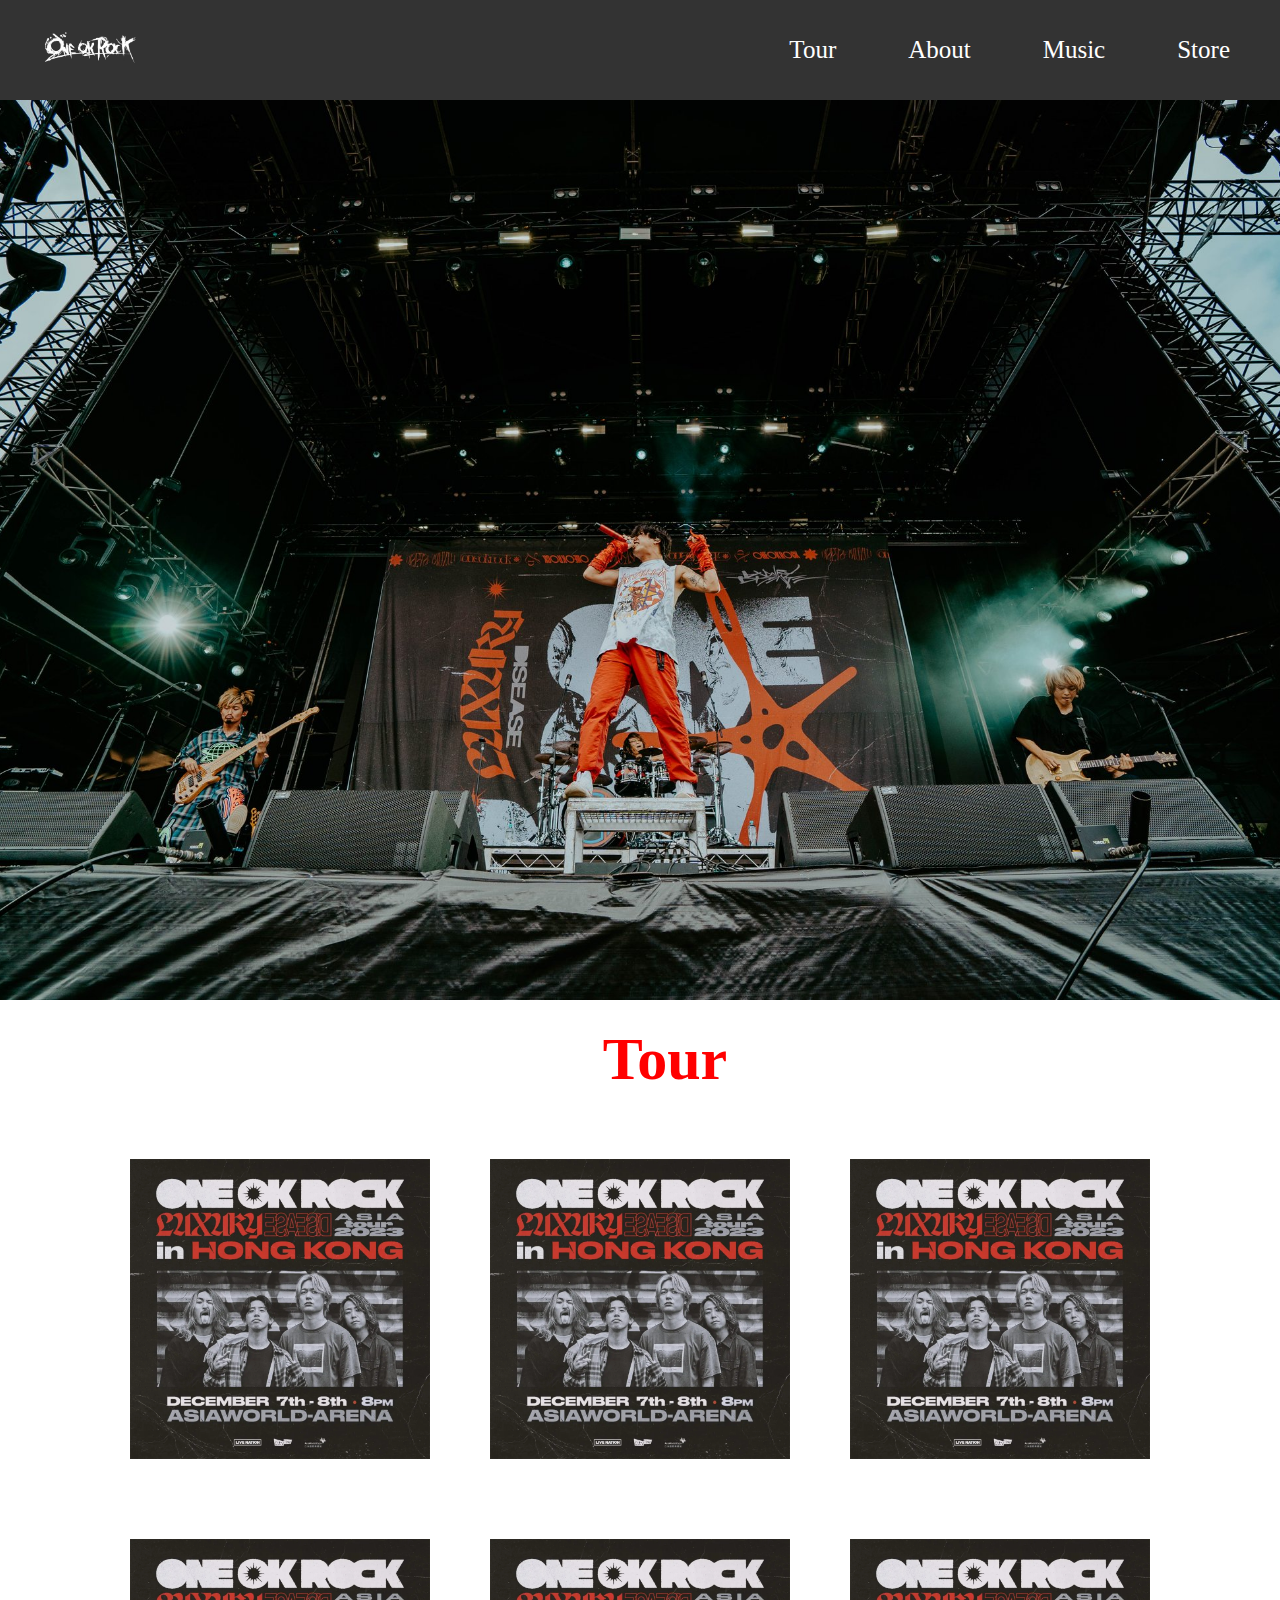
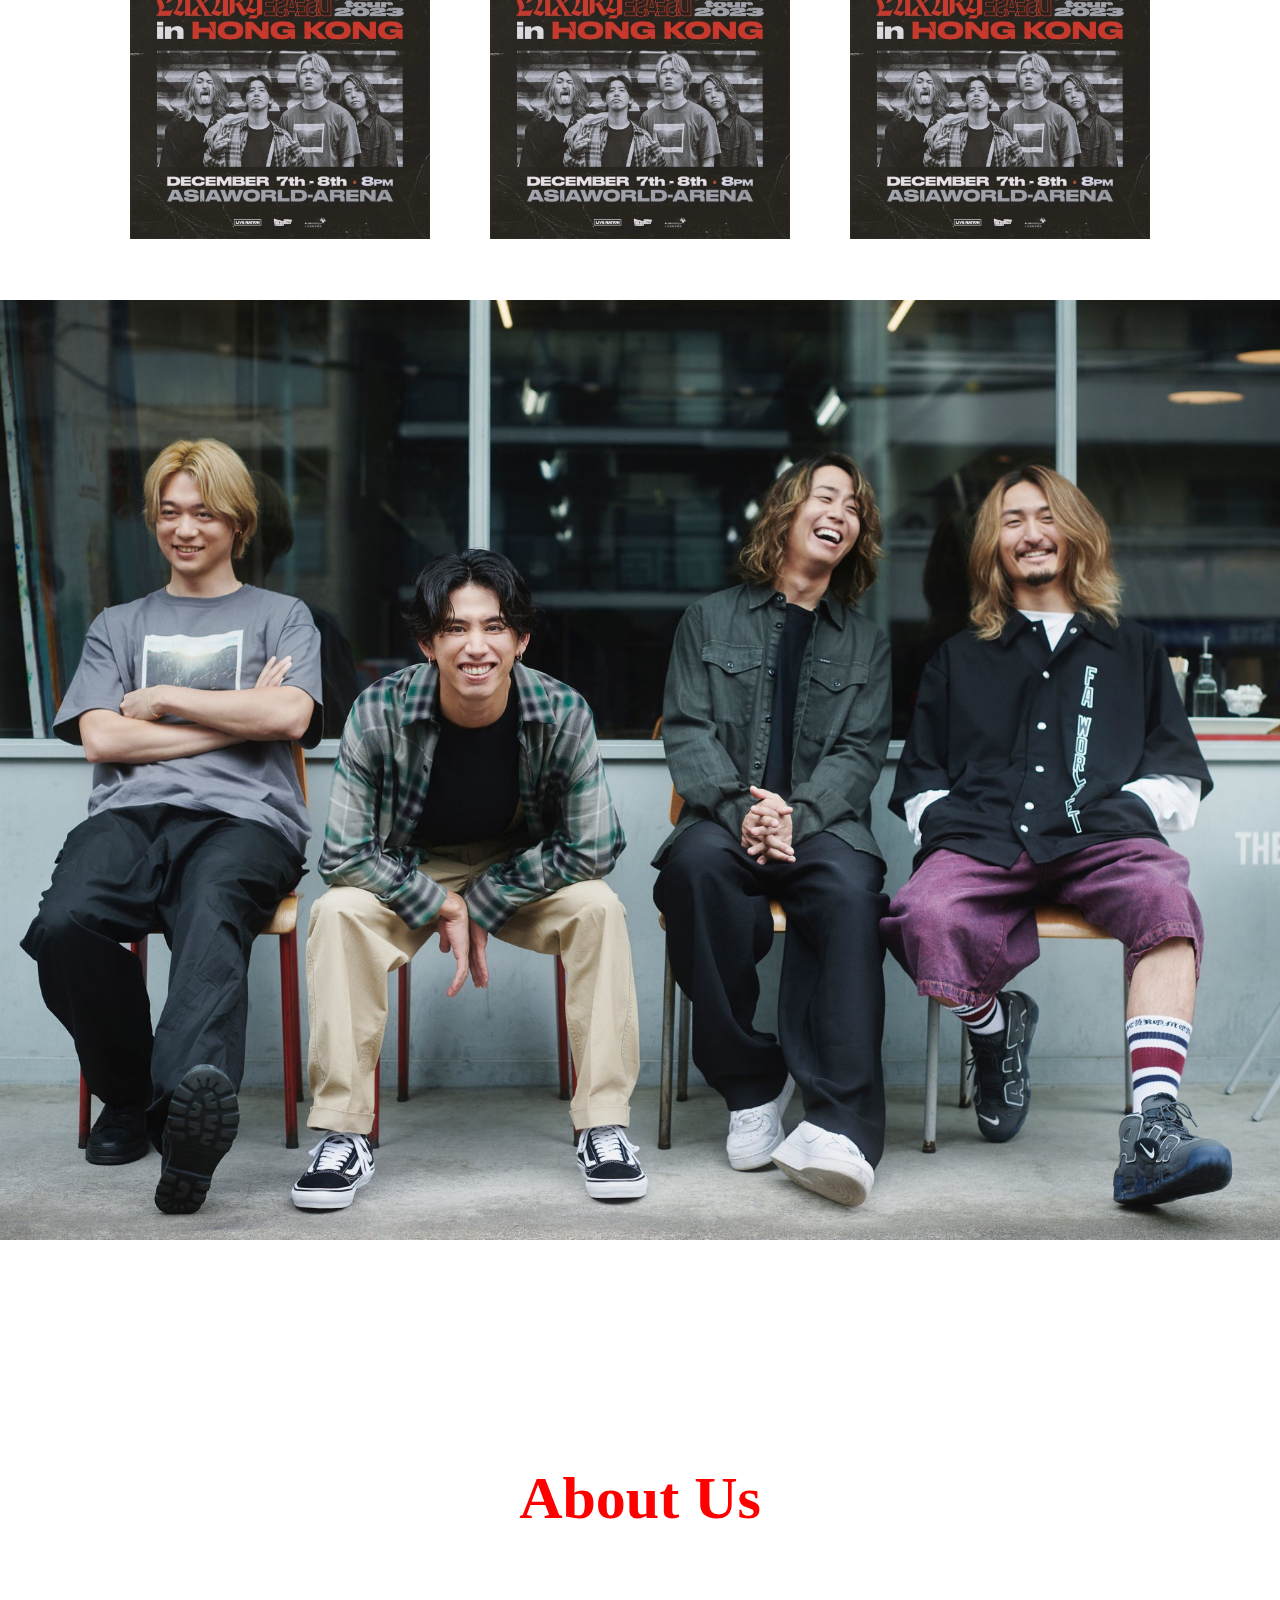
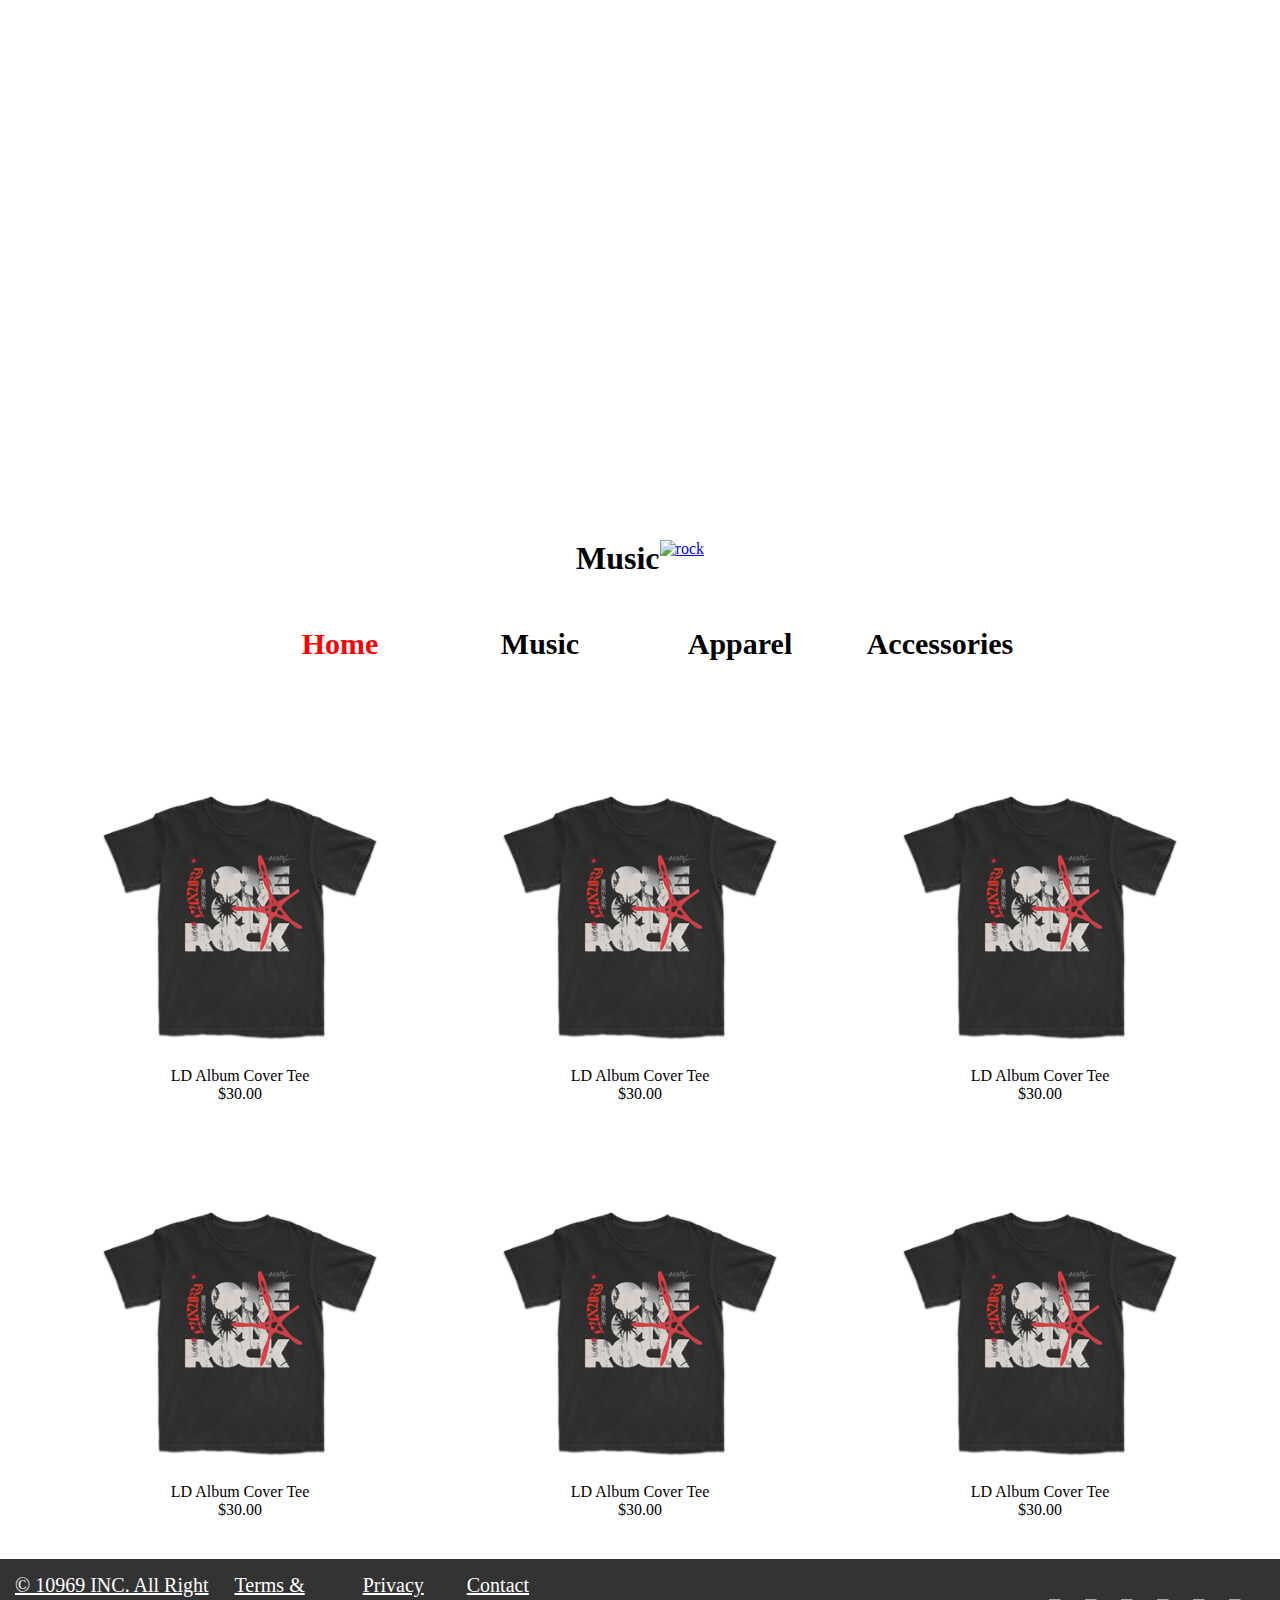
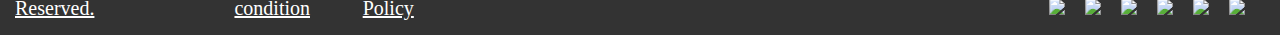
==== index.html @ c052ab19 "ASG" ====
<!DOCTYPE html>
<html lang="en">
<head>
    <meta charset="UTF-8">
    <meta name="viewport" content="width=device-width, initial-scale=1.0">
    <title>ONE OK ROCK</title>
    <link rel="stylesheet" href="style.css">

</head>

<body>
    <header>
        <nav id="navbar">
            <div class="logo">
                <a href="#home"><img src="images/one ok rock logo.png" alt="logo"></a>
            </div>
            

            <ul class="nav-menu">
                <li class="nav-item"><a href="#tour">Tour</a></li>
                <li class="nav-item"><a href="#about">About</a></li>
                <li class="nav-item"><a href="#music">Music</a></li>
                <li class="nav-item"><a href="#store">Store</a></li>
            </ul>

        </nav>

        <nav id="burger-nav">
            <span class="bar"></span>
            <span class="bar"></span>
            <span class="bar"></span>
        </nav>
        <!-- <nav id="burger-nav">
            <div class="logo" onclick="toggleMenu()"><a href="#home"><img src="images/one ok rock logo.png" alt="logo"></a></div>
            <div class="burger-menu">
              <div class="burger-icon" onclick="toggleMenu()">
                <span></span>
                <span></span>
                <span></span>
              </div>

              <div class="menu-links">
                <li><a href="#tour" onclick="toggleMenu()">Tour</a></li>
                <li><a href="#about" onclick="toggleMenu()">About</a></li>
                <li><a href="#music" onclick="toggleMenu()">Music</a></li>
                <li><a href="#store" onclick="toggleMenu()">Store</a></li>
              </div>
            </div>
        </nav> -->
        <script src="script.js"></script>
    </header>

    <a name="home">
        <div class="homepage"></div>
    </a>

    <a id='tour-title' name="tour">
        <div class="tour-page">
        <div class="title"><h1>Tour</h1></div>

            <div class="tour-info">
                <a href="#"><img src="images/tour.jpg" alt="tour"></a>       
            </div>

            <div class="tour-info">
                <a href="#"><img src="images/tour.jpg" alt="tour"></a>
            </div>

            <div class="tour-info">
                <a href="#"><img src="images/tour.jpg" alt="tour"></a>
            </div>

            <div class="tour-info">
                <a href="#"><img src="images/tour.jpg" alt="tour"></a>
            </div>

            <div class="tour-info">
                <a href="#"><img src="images/tour.jpg" alt="tour"></a>
            </div>
            
            <div class="tour-info">
                <a href="#"><img src="images/tour.jpg" alt="tour"></a>
            </div>
            <div class="tour-info">
                <a href="#"><img src="images/tour.jpg" alt="tour"></a>
            </div>
            <div class="tour-info">
                <a href="#"><img src="images/tour.jpg" alt="tour"></a>
            </div>

        </div>    
    </a>
<!-- 
            <div class="info">
                <h1>28/10/2023</h1>
                <p>Replacement Show : Hong Kong - LUXURY DISEASE ASIA TOUR 2023
                    09/26/2023 Manila - Smart Araneta Coliseum 09/29/2023 Jakarta 
                    - Beach City International Stadium 09/30/2023 Jakarta - Beach City International Stadium 10/07/2023 Hong Kong 
                    - Central Harbourfront Event Space 11/22/2023 Chengdu - Chengdu Financial City Performance Center https://qr10.cn/Bry3Pn 11/25/2023 Shanghai 
                    - Mercedes-Benz Arena 11/26/2023 Shanghai - Mercedes-Benz Arena 12/02/2023 Seoul - KOREA UNIVERSITY TIGER DOME https://www.ticketlink.co.kr […]</p>
            </div> -->

            <!-- <div class="info2">
                <h1>30/10/2023</h1>
                <p>Chengdu Shows has been added!! - LUXURY DISEASE ASIA TOUR 2023
                    09/26/2023 Manila - Smart Araneta Coliseum 09/29/2023 Jakarta - Beach City International Stadium 09/30/2023 Jakarta 
                    - Beach City International Stadium 10/07/2023 Hong Kong - Central Harbourfront Event Space 11/22/2023 Chengdu 
                    - Chengdu Financial City Performance Center https://qr10.cn/Bry3Pn 11/25/2023 Shanghai - Mercedes-Benz Arena 11/26/2023 Shanghai 
                    - Mercedes-Benz Arena 12/02/2023 Seoul - KOREA UNIVERSITY TIGER DOME https://www.ticketlink.co.kr […]</p> 
            </div>    -->

            <!-- <div class="tour2">
                <a href="#"><img src="images/tour2.jpg" alt="tour"></a>
            </div> -->

        


    <a name="about">
        <div class="members"></div>
        <div class="about-us">
            
            <div class="text">
                <ul>
                    <li>Guitarist: TORU</li>
                    <li>Vocalist: TAKA</li>
                    <li>Drummer: TOMOYA</li>
                    <li>Bass: RYOTA</li>
                </ul>
            <br><br><br>

            <div class="aboutUs"><h1>About Us</h1></div>

            <div class="hist">
                <p >ONE OK ROCK is a Japanese rock band formed in 2005 and debuted in 2007. ONE OK ROCK has cultivated a following among the youth for their mix of
                    emo and rock music paired with breathtaking live performances. Debuting in 2007, the band rose to the top of musical prominence, 
                    performing on stages from live house venues and summer festivals to the renowned Nippon Budokan. Their journey continued as they conquered outdoor stadiums, 
                    arenas, and dome venues to audiences across Japan.<br><br>
                    
                    Beyond Japan, they inked a deal with an international label, taking their music to new horizons and leading to shows in the U.S., Europe and Asia. 
                    Last year the band released “Luxury Disease” and a successful North American tour ensued, followed with a dome tour in Japan that was a complete success. 
                    The band then joined Muse on their US and EU tour and are currently scheduled to end this year with their largest Asian arena tour to date.</p>
            </div>
            </div>
        </div>
    </a>

    
    <a name="music">
         <div class="music">
            <div class="background5">
            <center><h1>Music</h1></center>
 
            <div class="album">
                <a href="https://open.spotify.com/album/1obI3635eoYwWYhGs2vEeP?si=DABjRmn-RWywxmITK1zt9g"><img src="images/rock.jpg" alt="rock"></a>
        
            </div>
        </div> 
    </a>

    <!--store page-->
    <a name="store">
        <div class="category">
            <ul>
                <li>Home</li>
                <li>Music</li>
                <li>Apparel</li>
                <li>Accessories</li>
            </ul>
        </div>

        <div class="clothing">
            <div class="merch">
                <img class="shirt" src="images/shirt1.jpg" alt="shirt">
                <p class="desc">LD Album Cover Tee</p>
                <p class="price">$30.00</p>
            </div>
        
            <div class="merch">
                <img class="shirt" src="images/shirt1.jpg" alt="shirt">
                <p class="desc">LD Album Cover Tee</p>
                <p class="price">$30.00</p>
            </div>
            
            <div class="merch">
                <img class="shirt" src="images/shirt1.jpg" alt="shirt">
                <p class="desc">LD Album Cover Tee</p>
                <p class="price">$30.00</p>
            </div>

            <div class="merch">
                <img class="shirt" src="images/shirt1.jpg" alt="shirt">
                <p class="desc">LD Album Cover Tee</p>
                <p class="price">$30.00</p>
            </div>

            <div class="merch">
                <img class="shirt" src="images/shirt1.jpg" alt="shirt">
                <p class="desc">LD Album Cover Tee</p>
                <p class="price">$30.00</p>
            </div>

            <div class="merch">
                <img class="shirt" src="images/shirt1.jpg" alt="shirt">
                <p class="desc">LD Album Cover Tee</p>
                <p class="price">$30.00</p>
            </div>
        </div>
    </a>
    
    <footer class="footer">

<!-- 
        <ul class="icons">
            <li class="facebook"><a href="https://www.facebook.com/ONEOKROCK/" alt="facebook" target="_blank"><img src="images/facebook.png"></a></li>
            <li class="instagram"><a href="https://www.instagram.com/oneokrockofficial/?hl=en" alt="instagram" target="_blank"><img src="images/instagram.png"></a></li>
            <li class="x"><a href="https://twitter.com/ONEOKROCK_japan?ref_src=twsrc%5Egoogle%7Ctwcamp%5Eserp%7Ctwgr%5Eauthor" alt="x" target="_blank"><img src="images/x.png"></a></li>
            <li class="youtube"><a href="https://www.youtube.com/channel/UCzycs8MqvIY4nXWwS-v4J9g" alt="youtube" target="_blank"><img src="images/youtube.png"></a></li>
            <li class="spotify"><a href="https://open.spotify.com/artist/7k73EtZwoPs516ZxE72KsO" alt="spotify" target="_blank"><img src="images/spotify.png"></a></li>
            <li class="tiktok"><a href="https://www.tiktok.com/@oneokrock_official?lang=en" alt="tiktok" target="_blank"><img src="images/tiktok.png"></a></li>
        </ul> -->



        <a href="#">© 10969 INC. All Right Reserved.</a>
        <a href="https://www.atlanticrecords.com/terms-of-use" target="_blank">Terms & condition</a>
        <a href="https://privacy.wmg.com/ecom/privacy-policy" target="_blank">Privacy Policy</a>
        <a href="https://store.oneokrock.com/en/contact_us-one-ok-rock.html" target="_blank">Contact</a>
        
        <div class="icons">
            <div class="facebook"><a href="https://www.facebook.com/ONEOKROCK/" alt="facebook" target="_blank"><img src="images/facebook.png"></a></div>
            <div class="instagram"><a href="https://www.instagram.com/oneokrockofficial/?hl=en" alt="instagram" target="_blank"><img src="images/instagram.png"></a></div>
            <div class="x"><a href="https://twitter.com/ONEOKROCK_japan?ref_src=twsrc%5Egoogle%7Ctwcamp%5Eserp%7Ctwgr%5Eauthor" alt="x" target="_blank"><img src="images/x.png"></a></div>
            <div class="youtube"><a href="https://www.youtube.com/channel/UCzycs8MqvIY4nXWwS-v4J9g" alt="youtube" target="_blank"><img src="images/youtube.png"></a></div>
            <div class="spotify"><a href="https://open.spotify.com/artist/7k73EtZwoPs516ZxE72KsO" alt="spotify" target="_blank"><img src="images/spotify.png"></a></div>
            <div class="tiktok"><a href="https://www.tiktok.com/@oneokrock_official?lang=en" alt="tiktok" target="_blank"><img src="images/tiktok.png"></a></div>
        </div>
        <!-- <ul class="copyright">
            <li><a href="#">© 10969 INC. All Right Reserved.</a></li>
            <li><a href="https://www.atlanticrecords.com/terms-of-use" target="_blank">Terms & condition</a></li>
            <li><a href="https://privacy.wmg.com/ecom/privacy-policy" target="_blank">Privacy Policy</a></li>
            <li><a href="https://store.oneokrock.com/en/contact_us-one-ok-rock.html" target="_blank">Contact</a></li>
        </ul> -->

    </footer>
</body>

</html>
---- style.css ----
*{
    padding: 0;
    margin: 0;
    /* box-sizing: border-box;     not sure if needed */
}

header {
    /* padding: 0; */
    background-color: #333;
}

/* .navbar {
    display: flex;
    background-color: #333;
    margin: 0;
    padding: 20px;
    justify-content: space-between;
    
}

.navbar .logo img {
    width: 100px;
    height: 50px;
    cursor: pointer;
    padding: 0;
}

.navbar .icons{
    display: flex;  
}

.navbar .cart img{
    width: 50px;
    height: 50px;
    cursor: pointer;
}
.navbar .profile img{
    width: 45px;
    height: 45px;
    cursor: pointer;

} */

/* desktop nav */

#navbar,
.nav-menu {
    display: flex;
}

#navbar {
    justify-content: space-around;
    /* justify-content: flex-start; */
    align-items: center;
    /* height: 17vh; */
    height: 100px;
    
}

#navbar .logo img {
    display: inline-block;
    width: 100px;
    height: 50px;
    cursor: pointer;
    padding: 0;
}
#navbar .nav-menu {
    margin-left: auto;
    margin-right: 50px;
    gap: 2rem;
    list-style: none;
    font-size: 25px;
    cursor: pointer;
    transition: color 0.15s;
}

#navbar a {
    /* display: flex; */
    /* align-items: end; */
    /* font-size: 25px; */
    /* transition: color 0.15s; */
    color: white;
    text-decoration: none;
    margin-left: 40px;
}

/* #navbar .nav-links{
    color: white;
    text-decoration: none;
    text-decoration-color: white;
} */

#navbar .nav-menu a:hover {
    background-color: #333;
    color: red;
    text-decoration: underline;
    text-underline-offset: 1rem;
    text-decoration-color: red;
}




/*burger menu*/

#burger-nav{
    display: none;
    cursor: pointer;
}

.bar{
    display: block;
    width: 25px;
    height: 3px;
    margin: 5px auto;
    -webkit-transition: all 0.3s ease in-out;
    transition: all 0.3s ease in-out;
    background-color: white;
}

@media screen and (max-width: 1000px){
    #burger-nav{
        display: block;
    }

    #burger-nav .active .bar:nth-child(2){
        opacity: 0;
    }

    #burger-nav .active .bar:nth-child(1){
        transform: translateY(8px) rotate(45deg);
    }

    #burger-nav .active .bar:nth-child(3){
        transform: translateY(-8px) rotate(-45deg);
    }

    .nav-menu{
        position: fixed;
        left: -100%;
        top: 70px;
        gap: 0;
        flex-direction: column;
        background-color: #333;
        width: 100%;
        text-align: center;
        transition: 0.3s;
    }   

    .nav-item{
        margin: 16px 0;
    }

    .nav-menu,.active{
        left: 0;
    }
}
/* #burger-nav .burger-menu{
    position: relative;
    display: inline-block;
}

#burger-nav .burger-icon{
    display: flex;
    flex-direction: column;
    justify-content: space-between;
    height: 24px;
    width: 30px;
    cursor: pointer;
}
#burger-nav .burger-icon span {
    width: 100%;
    height: 2px;
    background-color: white;
    transition: all 0.3 ease-in-out;
  }
#burger-nav .menu-links {
    position: absolute;
    top: 100%;
    right: 0;
    background-color: #333;
    /* width: fit-content; *
    width: 100%;
    max-height: 0;
    overflow: hidden;
    transition: all 0.3 ease-in-out;
  } */
  

/* media queries */


  
  /* nav bar */
  /* @media screen and (max-width: 1200px) {
    #navbar{
      display: none;
    }
    #burger-nav {
      display: flex;
    }
    #navbar .logo img {
        width: 30px;  /* Adjust the size for screens below 1200px *
        height: 20px; /* Adjust the corresponding height *
    }
} */







/* #homepage{

height: 1000px;
width: 1000px;
} */

/*
#homepage-image {
width: 100%; /* Set the width of the image to 100% of its container 
height: auto; /* Maintain the aspect ratio of the image 
}*/

/* #profile{
padding
} */



.footer{
    display: flex;
    background-color: #333;
    padding: 15px;
    
    flex-direction: row;
    
}

.footer a{
    color: white;
    margin-right: 20px;
    font-size: 20px;
    flex-direction: row;
    align-items: flex-start;
    flex-grow: 1;
}

.footer .icons{
    display: flex;
    align-items: flex-end;
    /* width: 60%; */
    padding-left: 40%;
    /* margin-right: 20px; */
    flex-grow: 1;
}

body, html {
    height: 100%;
    margin: 0;
    padding: 0;
}

.homepage {
    background-image: url('images/concert1.jpeg');
    /* height: 100%; */
    height: 100%;
    background-position: center;
    background-repeat: no-repeat;
    background-size: cover;
    position: relative;
    display: flex;
}

/* .background2 {
    background-image: url('images/dark-grunge.jpg');
    height: 100%;   
    background-position: center;
    background-repeat: no-repeat;
    background-size: cover;
    position: relative;
} */

.tour-page {
    background-image: url('images/dark-grunge.jpg');
    height: 100%;   
    background-position: center;
    background-repeat: no-repeat;
    background-size: cover;
    position: relative;
    display: flex;
    margin: 0;
    padding: 0;
    display: flex;
    justify-content: center;
    flex-wrap: wrap;
    /* align-items: center; */
    /* flex-direction: column; */
}

#tour-title{
    display: block;
    flex-basis: 100%;
}

.tour-page .title{
    display: flex;
    justify-content: center;
    font-size: 30px;
    color: red;
    text-align: center;
    margin: 25px;
    width: 100%;   
}

.tour-page .tour-info img {
    width: 300px; /* Set the width of the image to 300px of its container */
    height: auto; /* Maintain the aspect ratio of the image */
    max-width: 500px; /*Optionally, set a maximum width for the image */
     /*display: block; /*Remove any extra spacing below the image */
    display: flex;

    flex-wrap: wrap;     
    margin: 40px 30px;
    flex-basis: 50%;
    flex-direction: column;
    justify-content: center;
    align-items: center;
}




/* .tour-page .info h1{
    font-size: 30px;
    color: red;
    padding-top: 45px;
    padding-left: 45%;
}

.tour-page .info p{
    text-align: center;
    width: 60%;
    color: white;
    padding-top: 20px;
    padding-left: 20%;
    font-size: 20px;
} */

.members {
    display: flex;
    background-image: url('images/members.jpg');
    height: 100%;   
    background-position: center;
    background-repeat: no-repeat;
    background-size: cover;
    position: relative;
    color: white;

    padding: 20px 0;
    justify-content: center;
    align-items: center;
    flex-direction: row;
}



/* 
.text {
position: absolute;
color: white;
font-size: x-large;
} */
.about-us {
    background-image: url('images/dark-grunge.jpg');
    height: 100%;   
    background-position: center;
    background-repeat: no-repeat;
    background-size: cover;
    position: relative;
    display: flex;
    justify-content: center;
    margin: 0;
    padding: 0;
    
}

.about-us .aboutUs{
    font-size: 30px;
    display: flex;
    flex-basis: 100%;
    justify-content: center;
    color: red;
    margin: 30px;
}

.about-us ul {
    display: flex;
    justify-content: center;
    text-align: center;
    margin: 20px;
}

.about-us ul li {
    width: 150px;
    height: 100px;
    color: white;
    float: left;
    list-style-type: none;
    font-size: 30px;
    margin: 0 120px;
}

.about-us .hist {
    text-align: center;
    width: 60%;
    color: white;
    padding-left: 20%;
    font-size: 25px;
    font-family: arial, sans-serif;
    }

/* .about-us .members{

font-size: 30px;
/* padding-top: 20px;
padding-right: 60px;
padding-left: 55px; 
margin: 100px;

} */


/* .about-us .tour{
    display: flex;
    width: 500px;
    height: auto;
} */


.background5 {
    background-image: url('images/dark-grunge.jpg');
    height: 100%;   
    background-position: center;
    background-repeat: no-repeat;
    background-size: cover;
    position: relative;
    display: flex;
    margin: 0;
    padding: 0;
    justify-content: center;
    flex-wrap: wrap;
}


.background5 .tour img{
    width: 300px; /* Set the width of the image to 300px of its container */
    height: auto; /* Maintain the aspect ratio of the image */
    /* max-width: 500px; Optionally, set a maximum width for the image */
    /* display: block; /*Remove any extra spacing below the image*/  
    display: flex;
    /* padding-top: 20%;
    padding-left: 40%; */
    padding: 50px;
    
}


/* store page */
.category ul {
    display: flex;
    justify-content: center;
    text-align: center;
    font-weight: bold;
    flex-wrap: wrap; /*not sure if it works*/
}

.category ul li {
    width: 200px;
    height: 100px;
    float: left;
    list-style-type: none;
    font-size: 30px;
    margin-top: 50px;
    cursor: pointer;
}

.category ul li:first-child {
    color: red;
}

.clothing{
    display: flex;
    /* justify-content: space-around; */
    justify-content: center;
    align-items: center;
    flex-wrap: wrap; 
}
.merch{
    margin: 40px;
    flex-basis: 25%;
    display: flex;
    flex-direction: column;
    justify-content: center;
    align-items: center;
}

.merch .shirt, .desc, .price{
    width: 300px;
    text-align: center;
}

/* @media (max-width: 600px) {
    .merch{
        flex-basis: 100%;
    }
    
} */
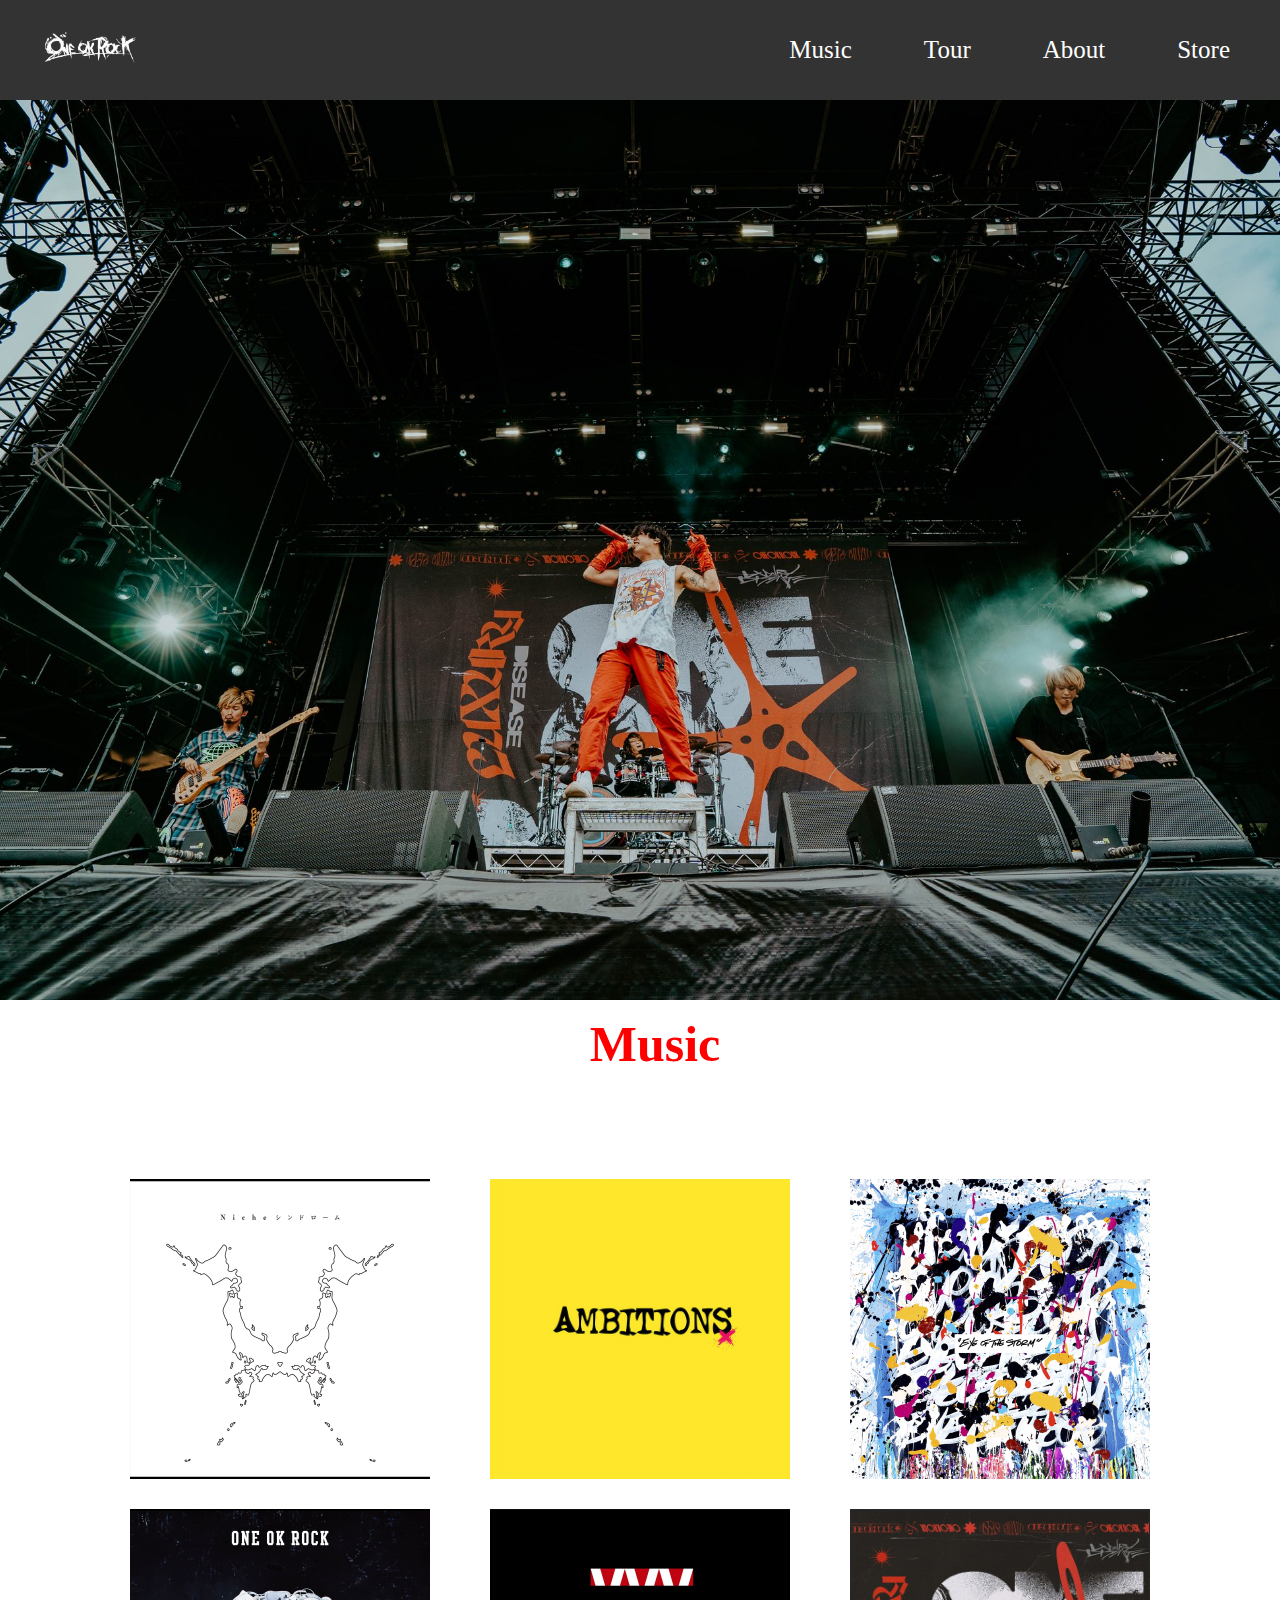
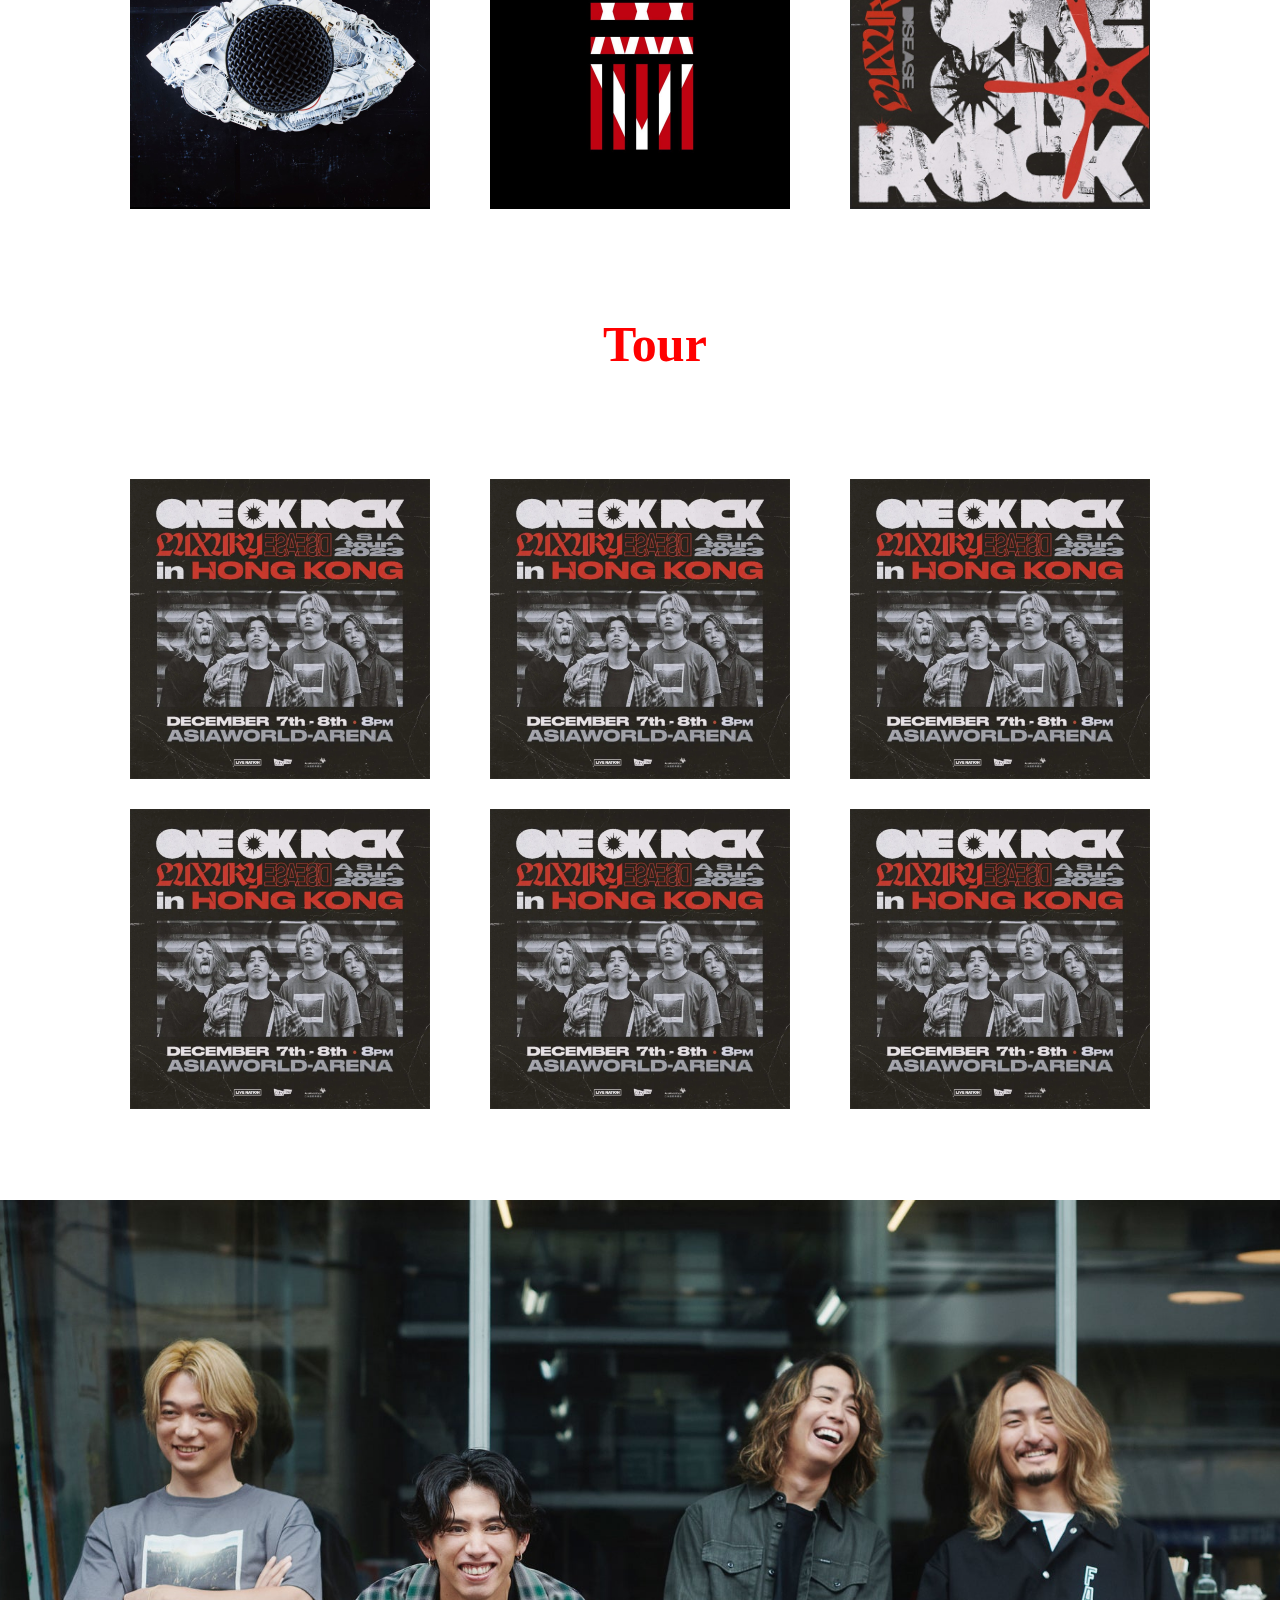
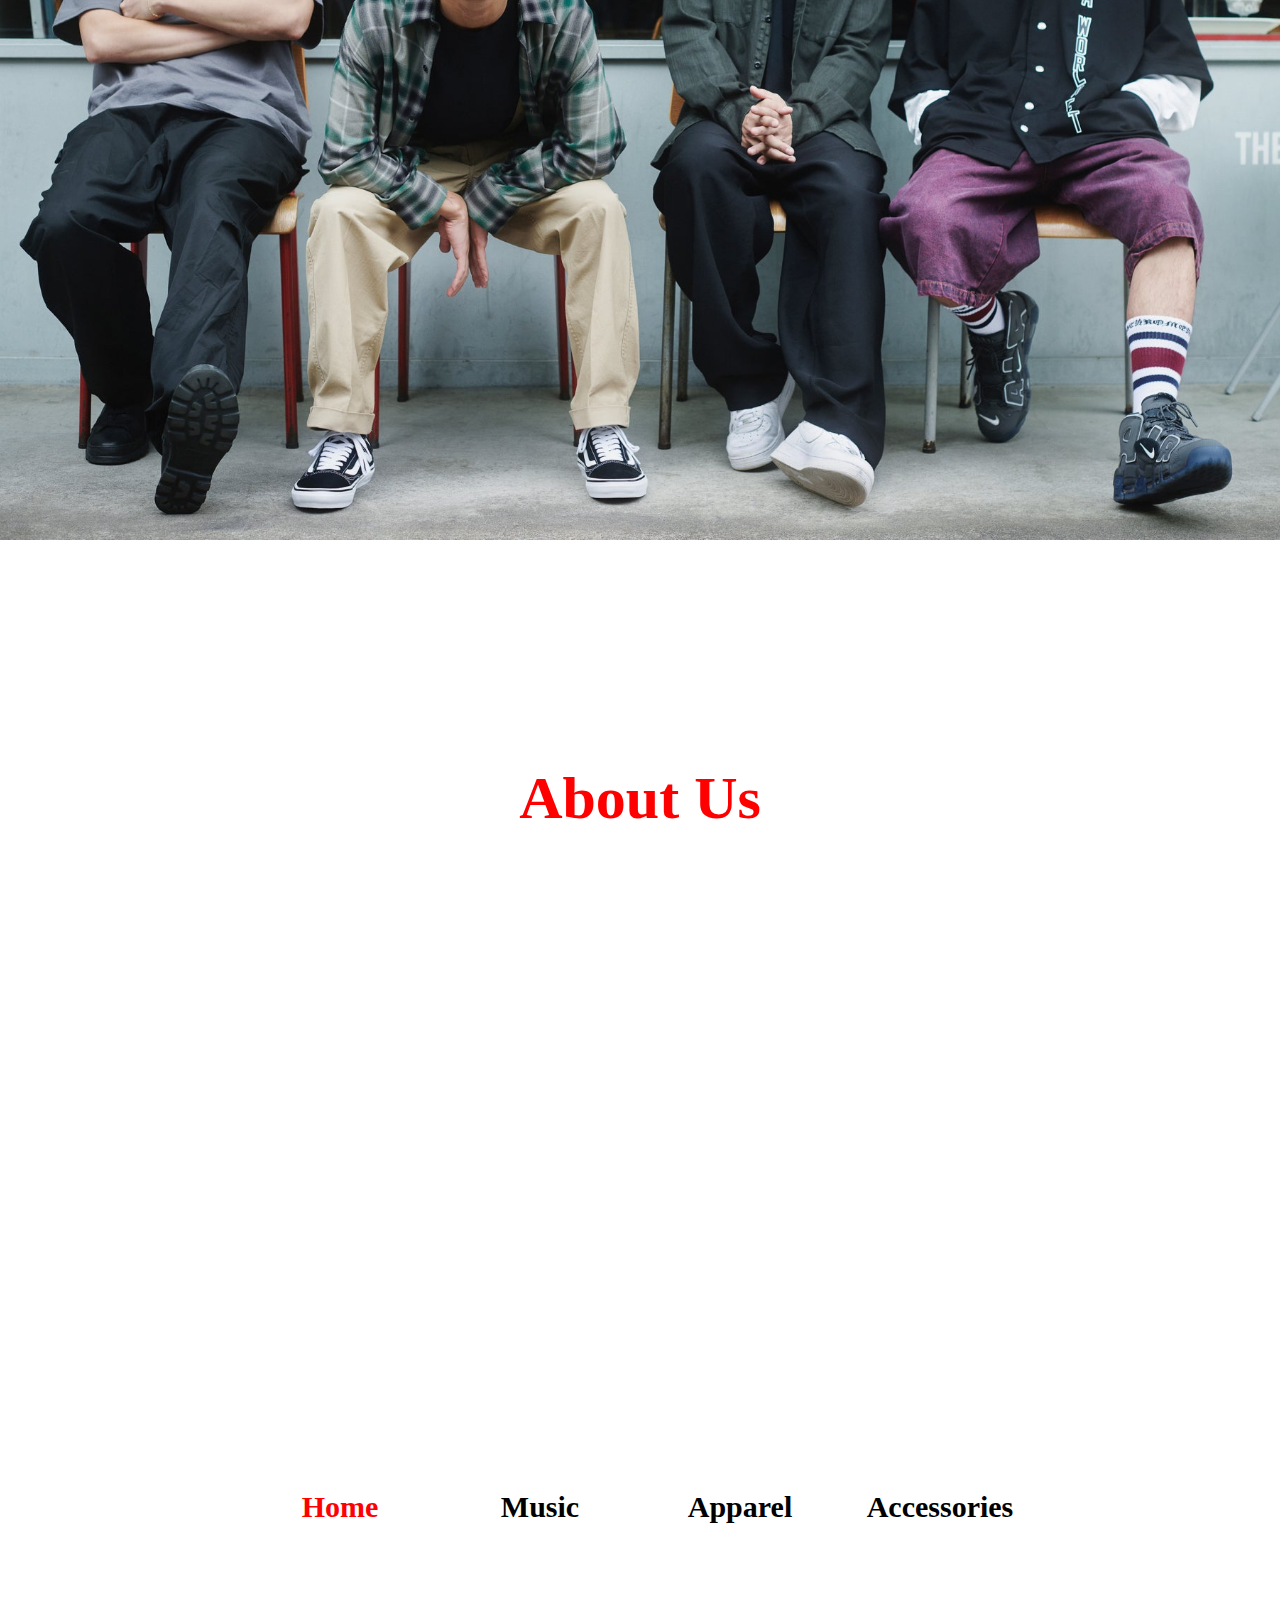
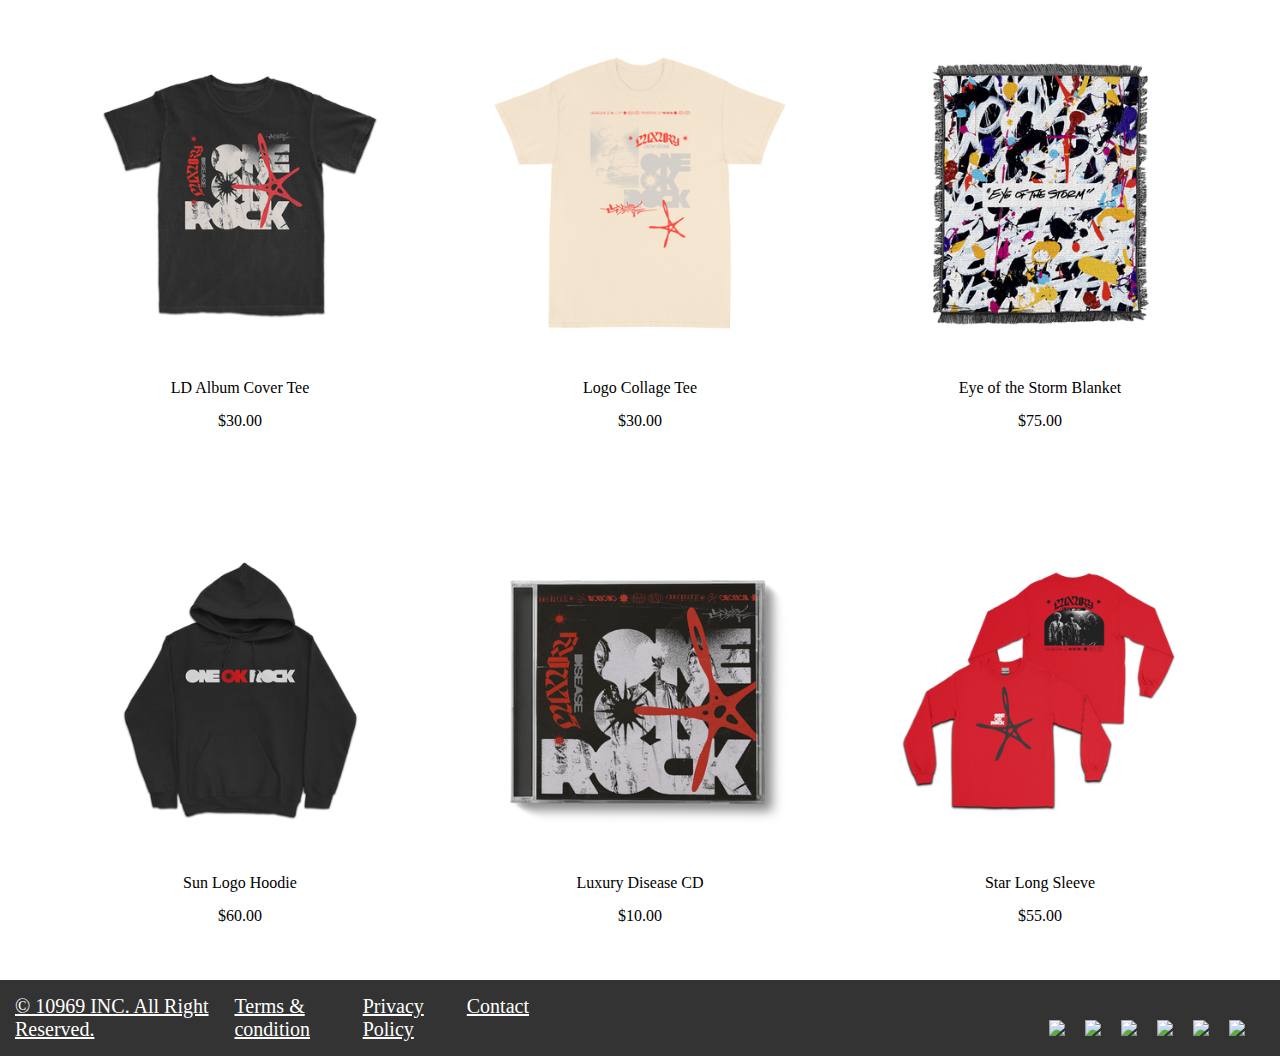
==== commit 3db10139: "ASG" ====
--- a/index.html
+++ b/index.html
@@ -17,9 +17,9 @@
             
 
             <ul class="nav-menu">
+                <li class="nav-item"><a href="#music">Music</a></li>
                 <li class="nav-item"><a href="#tour">Tour</a></li>
                 <li class="nav-item"><a href="#about">About</a></li>
-                <li class="nav-item"><a href="#music">Music</a></li>
                 <li class="nav-item"><a href="#store">Store</a></li>
             </ul>
 
@@ -51,44 +51,135 @@
     </header>
 
     <a name="home">
-        <div class="homepage"></div>
+        <div class="homepage"></div>   
+    </a>
+
+    <a id="music" name="music">
+        <div class="music-page">
+            <div class="music-title"><h1>Music</h1></div>
+
+            <div class="container">
+                <div class="music-info">
+                    <a href="https://open.spotify.com/album/4OKBuE9F8MTCV7nnsBRcsK?si=GCvP7nk8S1eqhdlMFCG9RQ" target="_blank"><img src="images/album1.jpg" alt="music"></a>
+                </div>
+
+                <div class="music-info">
+                    <a href="https://open.spotify.com/album/5dWke9BKYdBq7YXbb7jrLC?si=q1HfXwd_S96ozDu5bMmSfA" target="_blank"><img src="images/album2.jpg" alt="music"></a>
+                </div>
+            </div>
+            <div class="container">
+                <div class="music-info">
+                    <a href="https://open.spotify.com/album/0p1YL9nzIuKTonZH6Gq58i?si=5u3YDGo2SZW_SylTj-X2ug" target="_blank"><img src="images/album3.jpg" alt="music"></a>
+                </div>
+                
+                <div class="music-info">
+                    <a href="https://open.spotify.com/album/5yyxuxoqWqmYIJcORvvnpL?si=1ZnWQdVWTfy3L4IRMfLSMw" target="_blank"><img src="images/album4.png" alt="music"></a>
+                </div>
+            </div>
+            <div class="container">
+                <div class="music-info">
+                    <a href="https://open.spotify.com/album/1obI3635eoYwWYhGs2vEeP?si=atCE67eIS5WYzO7f9Fp_yg" target="_blank"><img src="images/album5.jpg" alt="music"></a>
+                </div>
+                
+                <div class="music-info">
+                    <a href="https://open.spotify.com/album/1GDFRCws0YeYcDQYL6UWCD?si=HAB2EU5YRlWQztx3u2n55A" target="_blank"><img src="images/album6.jpg" alt="music"></a>
+                </div>
+            </div>
+        </div>
     </a>
 
     <a id='tour-title' name="tour">
+        <!-- <img style="width: 100vw;height: 100vh;" src="images/dark-grunge.jpg"> -->
+ 
         <div class="tour-page">
-        <div class="title"><h1>Tour</h1></div>
-
-            <div class="tour-info">
-                <a href="#"><img src="images/tour.jpg" alt="tour"></a>       
-            </div>
-
-            <div class="tour-info">
-                <a href="#"><img src="images/tour.jpg" alt="tour"></a>
-            </div>
-
-            <div class="tour-info">
-                <a href="#"><img src="images/tour.jpg" alt="tour"></a>
-            </div>
-
-            <div class="tour-info">
-                <a href="#"><img src="images/tour.jpg" alt="tour"></a>
-            </div>
-
-            <div class="tour-info">
-                <a href="#"><img src="images/tour.jpg" alt="tour"></a>
-            </div>
-            
-            <div class="tour-info">
-                <a href="#"><img src="images/tour.jpg" alt="tour"></a>
-            </div>
-            <div class="tour-info">
-                <a href="#"><img src="images/tour.jpg" alt="tour"></a>
-            </div>
-            <div class="tour-info">
-                <a href="#"><img src="images/tour.jpg" alt="tour"></a>
-            </div>
-
-        </div>    
+            <div class="title"><h1>Tour</h1></div>
+    
+            <div class="container">
+                <div class="tour-info">
+                    <a href="#"><img src="images/tour.jpg" alt="tour"></a>       
+                </div>
+    
+                <div class="tour-info">
+                    <a href="#"><img src="images/tour.jpg" alt="tour"></a>
+                </div>
+            </div>
+            <div class="container">
+                <div class="tour-info">
+                    <a href="#"><img src="images/tour.jpg" alt="tour"></a>
+                </div>
+                
+                <div class="tour-info">
+                    <a href="#"><img src="images/tour.jpg" alt="tour"></a>
+                </div>
+            </div>
+            <div class="container">
+                <div class="tour-info">
+                    <a href="#"><img src="images/tour.jpg" alt="tour"></a>
+                </div>
+                
+                <div class="tour-info">
+                    <a href="#"><img src="images/tour.jpg" alt="tour"></a>
+                </div>
+            </div>
+        </div>
+
+        <!-- <div class="container">
+            <div class="title">
+              <h1>Tour</h1>
+            </div>
+            <div class="tourContainer">
+              <div class="tour-info">
+                <a href="#"
+                  ><img
+                    src="https://source.unsplash.com/random/200x200?sig=1"
+                    alt="tour"
+                /></a>
+              </div>
+      
+              <div class="tour-info">
+                <a href="#"
+                  ><img
+                    src="https://source.unsplash.com/random/200x200?sig=1"
+                    alt="tour"
+                /></a>
+              </div>
+      
+              <div class="tour-info">
+                <a href="#"
+                  ><img
+                    src="https://source.unsplash.com/random/200x200?sig=1"
+                    alt="tour"
+                /></a>
+              </div>
+            </div>
+            <div class="tourContainer">
+              <div class="tour-info">
+                <a href="#"
+                  ><img
+                    src="https://source.unsplash.com/random/200x200?sig=1"
+                    alt="tour"
+                /></a>
+              </div>
+      
+              <div class="tour-info">
+                <a href="#"
+                  ><img
+                    src="https://source.unsplash.com/random/200x200?sig=1"
+                    alt="tour"
+                /></a>
+              </div>
+      
+              <div class="tour-info">
+                <a href="#"
+                  ><img
+                    src="https://source.unsplash.com/random/200x200?sig=1"
+                    alt="tour"
+                /></a>
+              </div>
+            </div>
+          </div> -->
+      
+          
     </a>
 <!-- 
             <div class="info">
@@ -146,17 +237,7 @@
     </a>
 
     
-    <a name="music">
-         <div class="music">
-            <div class="background5">
-            <center><h1>Music</h1></center>
- 
-            <div class="album">
-                <a href="https://open.spotify.com/album/1obI3635eoYwWYhGs2vEeP?si=DABjRmn-RWywxmITK1zt9g"><img src="images/rock.jpg" alt="rock"></a>
-        
-            </div>
-        </div> 
-    </a>
+
 
     <!--store page-->
     <a name="store">
@@ -171,43 +252,56 @@
 
         <div class="clothing">
             <div class="merch">
-                <img class="shirt" src="images/shirt1.jpg" alt="shirt">
-                <p class="desc">LD Album Cover Tee</p>
-                <p class="price">$30.00</p>
+                <a href="https://store.oneokrock.com/en/one-ok-rock/ld-album-cover-tee/M697032.html" target="_blank">
+                    <img class="shirt" src="images/shirt1.jpg" alt="shirt">
+                    <p class="desc">LD Album Cover Tee</p>
+                    <p class="price">$30.00</p>
+                </a>
             </div>
         
             <div class="merch">
-                <img class="shirt" src="images/shirt1.jpg" alt="shirt">
-                <p class="desc">LD Album Cover Tee</p>
-                <p class="price">$30.00</p>
+                <a href="https://store.oneokrock.com/en/one-ok-rock/logo-collage-tee/M697047.html" target="_blank">
+                    <img class="shirt" src="images/merch1.jpg" alt="shirt">
+                    <p class="desc">Logo Collage Tee</p>
+                    <p class="price">$30.00</p>
+                </a>
             </div>
             
             <div class="merch">
-                <img class="shirt" src="images/shirt1.jpg" alt="shirt">
-                <p class="desc">LD Album Cover Tee</p>
-                <p class="price">$30.00</p>
-            </div>
-
-            <div class="merch">
-                <img class="shirt" src="images/shirt1.jpg" alt="shirt">
-                <p class="desc">LD Album Cover Tee</p>
-                <p class="price">$30.00</p>
-            </div>
-
-            <div class="merch">
-                <img class="shirt" src="images/shirt1.jpg" alt="shirt">
-                <p class="desc">LD Album Cover Tee</p>
-                <p class="price">$30.00</p>
-            </div>
-
-            <div class="merch">
-                <img class="shirt" src="images/shirt1.jpg" alt="shirt">
-                <p class="desc">LD Album Cover Tee</p>
-                <p class="price">$30.00</p>
+                <a href="https://store.oneokrock.com/en/fueled-by-ramen/one-ok-rock/eye-of-the-storm-blanket/090317994161.html" target="_blank">
+                    <img class="shirt" src="images/merch2.jpg" alt="shirt">
+                    <p class="desc">Eye of the Storm Blanket</p>
+                    <p class="price">$75.00</p>
+                </a>
+            </div>
+
+            <div class="merch">
+                <a href="https://store.oneokrock.com/en/one-ok-rock/sun-logo-hoodie/M697039.html" target="_blank">
+                    <img class="shirt" src="images/merch3.jpg" alt="shirt">
+                    <p class="desc">Sun Logo Hoodie</p>
+                    <p class="price">$60.00</p>
+                </a>
+            </div>
+
+            <div class="merch">
+                <a href="https://store.oneokrock.com/en/one-ok-rock/luxury-disease-cd/075678631184.html" target="_blank">
+                    <img class="shirt" src="images/merch4.jpg" alt="shirt">
+                    <p class="desc">Luxury Disease CD</p>
+                    <p class="price">$10.00</p>
+                </a>
+            </div>
+
+            <div class="merch">
+                <a href="https://store.oneokrock.com/en/one-ok-rock/star-long-sleeve/M697020.html" target="_blank">
+                    <img class="shirt" src="images/merch5.jpg" alt="shirt">
+                    <p class="desc">Star Long Sleeve</p>
+                    <p class="price">$55.00</p>
+                </a>
             </div>
         </div>
     </a>
     
+
     <footer class="footer">
 
 <!-- 
--- a/style.css
+++ b/style.css
@@ -227,22 +227,18 @@
 padding
 } */
 
-
-
 .footer{
     display: flex;
     background-color: #333;
     padding: 15px;
-    
     flex-direction: row;
-    
 }
 
 .footer a{
     color: white;
     margin-right: 20px;
     font-size: 20px;
-    flex-direction: row;
+    /* flex-direction: row; */
     align-items: flex-start;
     flex-grow: 1;
 }
@@ -273,14 +269,49 @@
     display: flex;
 }
 
-/* .background2 {
+.music-page {
     background-image: url('images/dark-grunge.jpg');
     height: 100%;   
     background-position: center;
     background-repeat: no-repeat;
     background-size: cover;
     position: relative;
-} */
+    display: flex;
+    margin: 0;
+    padding: 0;
+    justify-content: center;
+    flex-wrap: wrap;
+}
+
+#music{
+    display: block;
+    flex-basis: 100%;
+}
+
+.music-page .music-title{
+    display: flex;
+    justify-content: center;
+    font-size: 25px;
+    color: red;
+    text-align: center;
+    margin: 15px;
+    width: 100%;   
+    height: 100%;
+}
+
+.music-page .music-info img {
+    width: 300px; /* Set the width of the image to 300px of its container */
+    height: auto; 
+    display: flex;
+    flex-wrap: wrap;     
+    margin: 30px;   
+    flex-basis: 50%;
+    flex-direction: column;
+    justify-content: center;
+    align-items: center;
+}
+
+
 
 .tour-page {
     background-image: url('images/dark-grunge.jpg');
@@ -292,11 +323,8 @@
     display: flex;
     margin: 0;
     padding: 0;
-    display: flex;
     justify-content: center;
     flex-wrap: wrap;
-    /* align-items: center; */
-    /* flex-direction: column; */
 }
 
 #tour-title{
@@ -307,22 +335,20 @@
 .tour-page .title{
     display: flex;
     justify-content: center;
-    font-size: 30px;
+    font-size: 25px;
     color: red;
     text-align: center;
-    margin: 25px;
+    margin: 15px;
     width: 100%;   
+    height: 100%;
 }
 
 .tour-page .tour-info img {
     width: 300px; /* Set the width of the image to 300px of its container */
-    height: auto; /* Maintain the aspect ratio of the image */
-    max-width: 500px; /*Optionally, set a maximum width for the image */
-     /*display: block; /*Remove any extra spacing below the image */
-    display: flex;
-
+    height: auto; 
+    display: flex;
     flex-wrap: wrap;     
-    margin: 40px 30px;
+    margin: 30px;   
     flex-basis: 50%;
     flex-direction: column;
     justify-content: center;
@@ -365,13 +391,6 @@
 }
 
 
-
-/* 
-.text {
-position: absolute;
-color: white;
-font-size: x-large;
-} */
 .about-us {
     background-image: url('images/dark-grunge.jpg');
     height: 100%;   
@@ -386,14 +405,7 @@
     
 }
 
-.about-us .aboutUs{
-    font-size: 30px;
-    display: flex;
-    flex-basis: 100%;
-    justify-content: center;
-    color: red;
-    margin: 30px;
-}
+
 
 .about-us ul {
     display: flex;
@@ -409,7 +421,16 @@
     float: left;
     list-style-type: none;
     font-size: 30px;
-    margin: 0 120px;
+    margin: 0 100px;
+}
+
+.about-us .aboutUs{
+    font-size: 30px;
+    display: flex;
+    flex-basis: 100%;
+    justify-content: center;
+    color: red;
+    margin: 30px;
 }
 
 .about-us .hist {
@@ -438,33 +459,6 @@
     height: auto;
 } */
 
-
-.background5 {
-    background-image: url('images/dark-grunge.jpg');
-    height: 100%;   
-    background-position: center;
-    background-repeat: no-repeat;
-    background-size: cover;
-    position: relative;
-    display: flex;
-    margin: 0;
-    padding: 0;
-    justify-content: center;
-    flex-wrap: wrap;
-}
-
-
-.background5 .tour img{
-    width: 300px; /* Set the width of the image to 300px of its container */
-    height: auto; /* Maintain the aspect ratio of the image */
-    /* max-width: 500px; Optionally, set a maximum width for the image */
-    /* display: block; /*Remove any extra spacing below the image*/  
-    display: flex;
-    /* padding-top: 20%;
-    padding-left: 40%; */
-    padding: 50px;
-    
-}
 
 
 /* store page */
@@ -492,10 +486,23 @@
 
 .clothing{
     display: flex;
-    /* justify-content: space-around; */
     justify-content: center;
     align-items: center;
     flex-wrap: wrap; 
+}
+
+.clothing a {
+    /* display: flex; */
+    /* align-items: end; */
+    /* font-size: 25px; */
+    /* transition: color 0.15s; */
+    color: black;
+    text-decoration: none;
+}
+
+.clothing a:hover{
+    color: red;   
+    
 }
 .merch{
     margin: 40px;
@@ -508,6 +515,7 @@
 
 .merch .shirt, .desc, .price{
     width: 300px;
+    margin: 15px 0;
     text-align: center;
 }
 
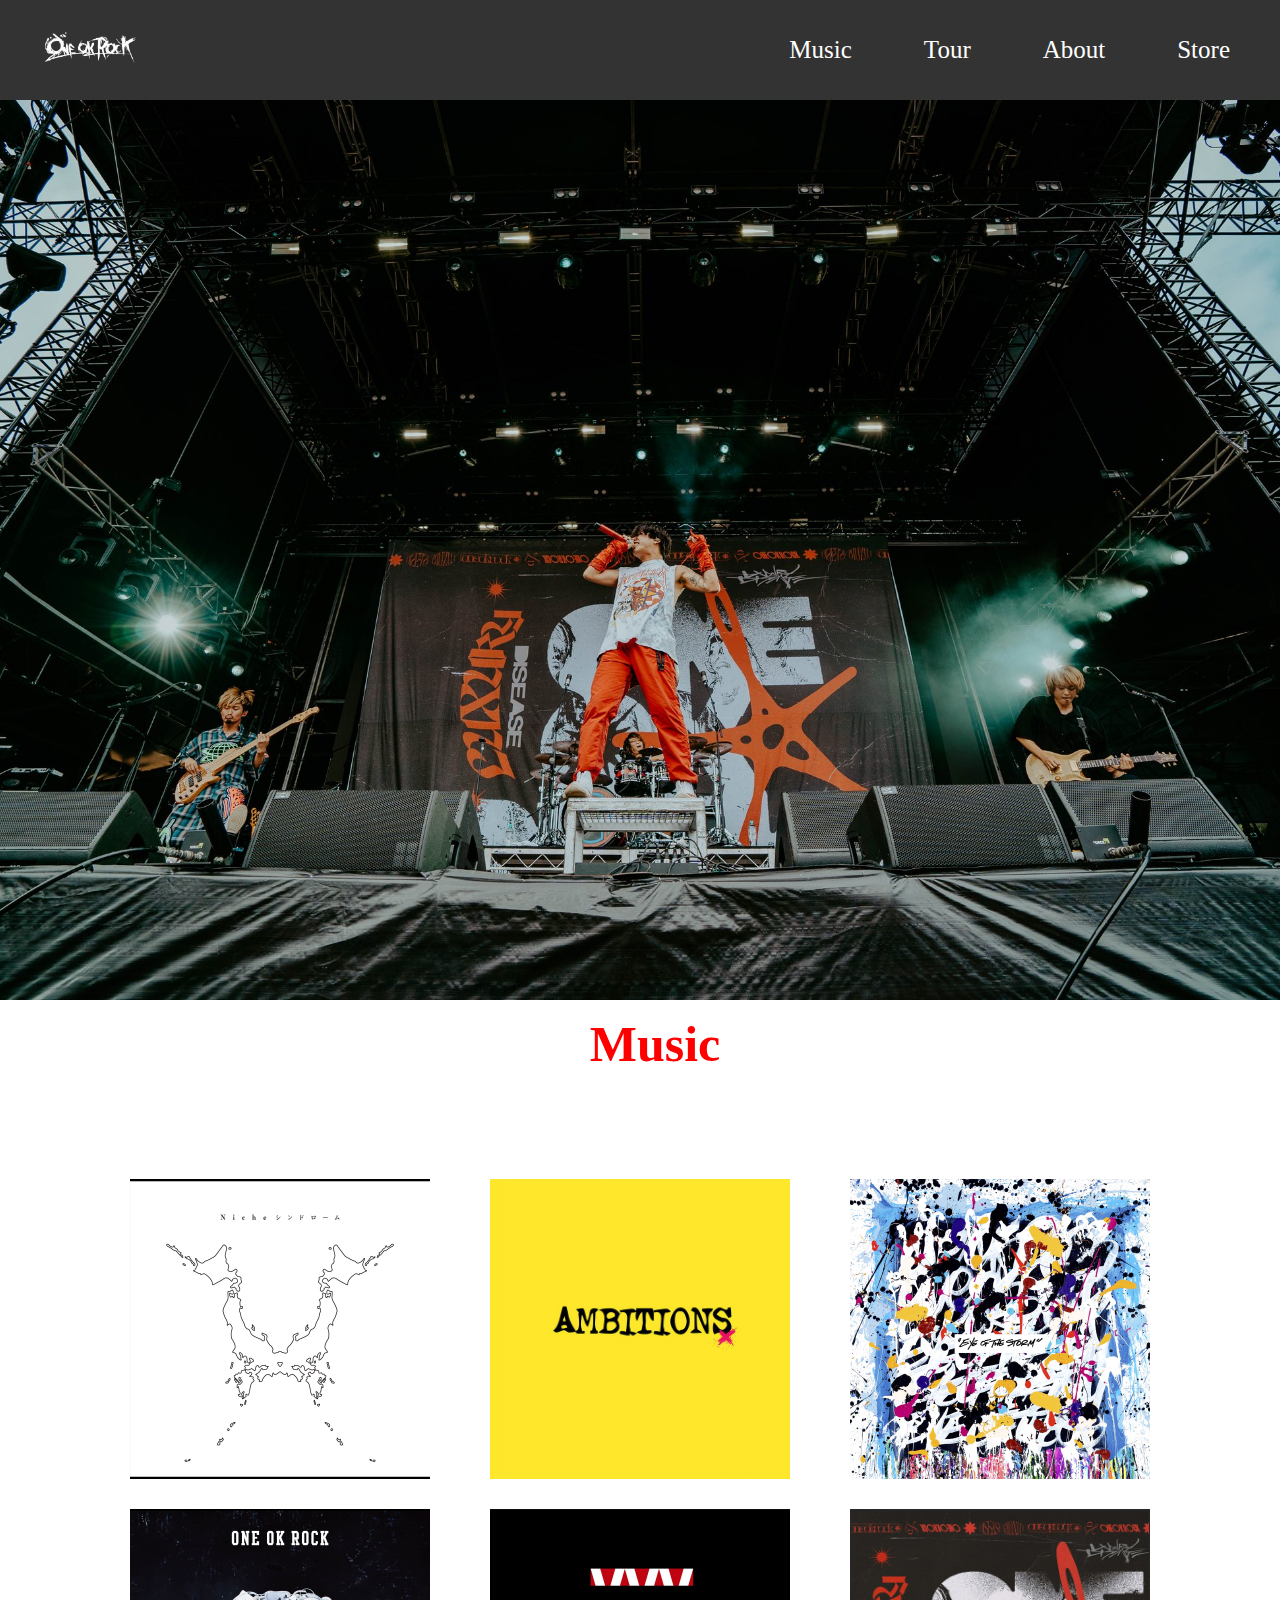
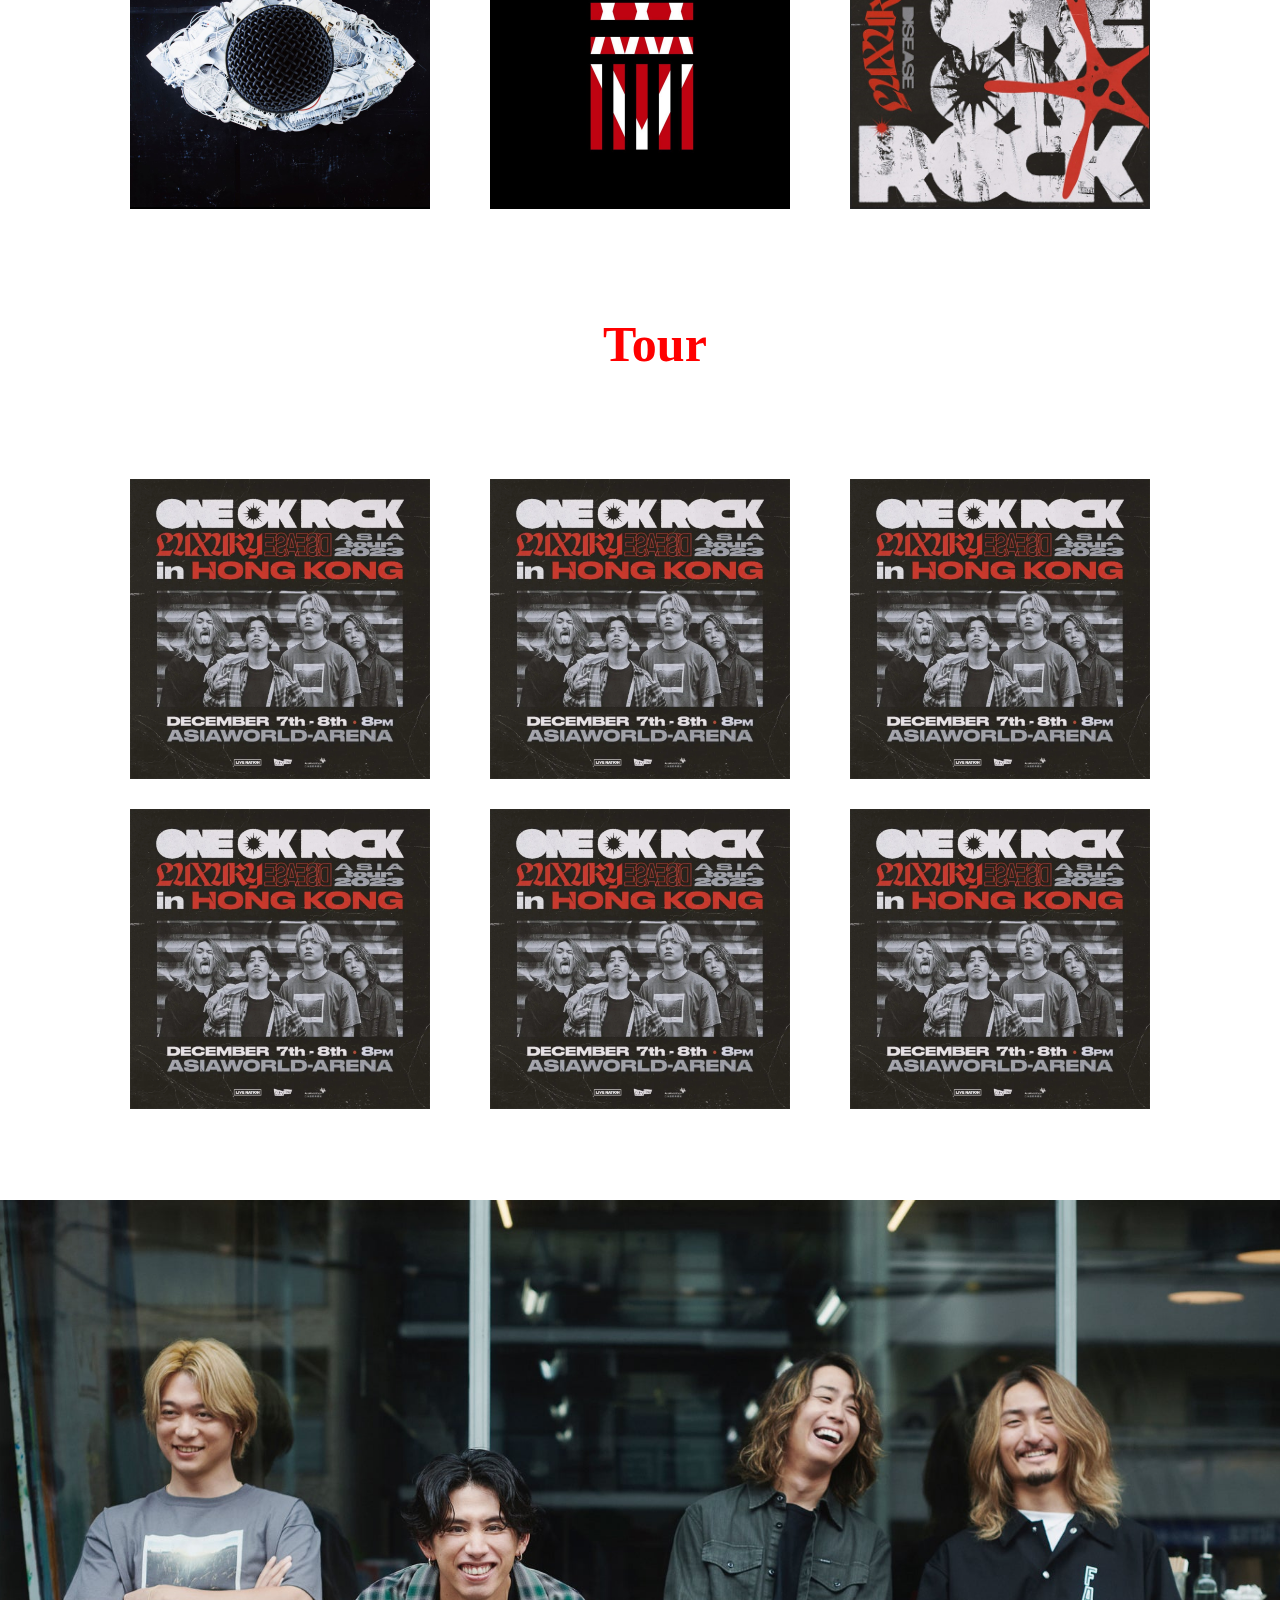
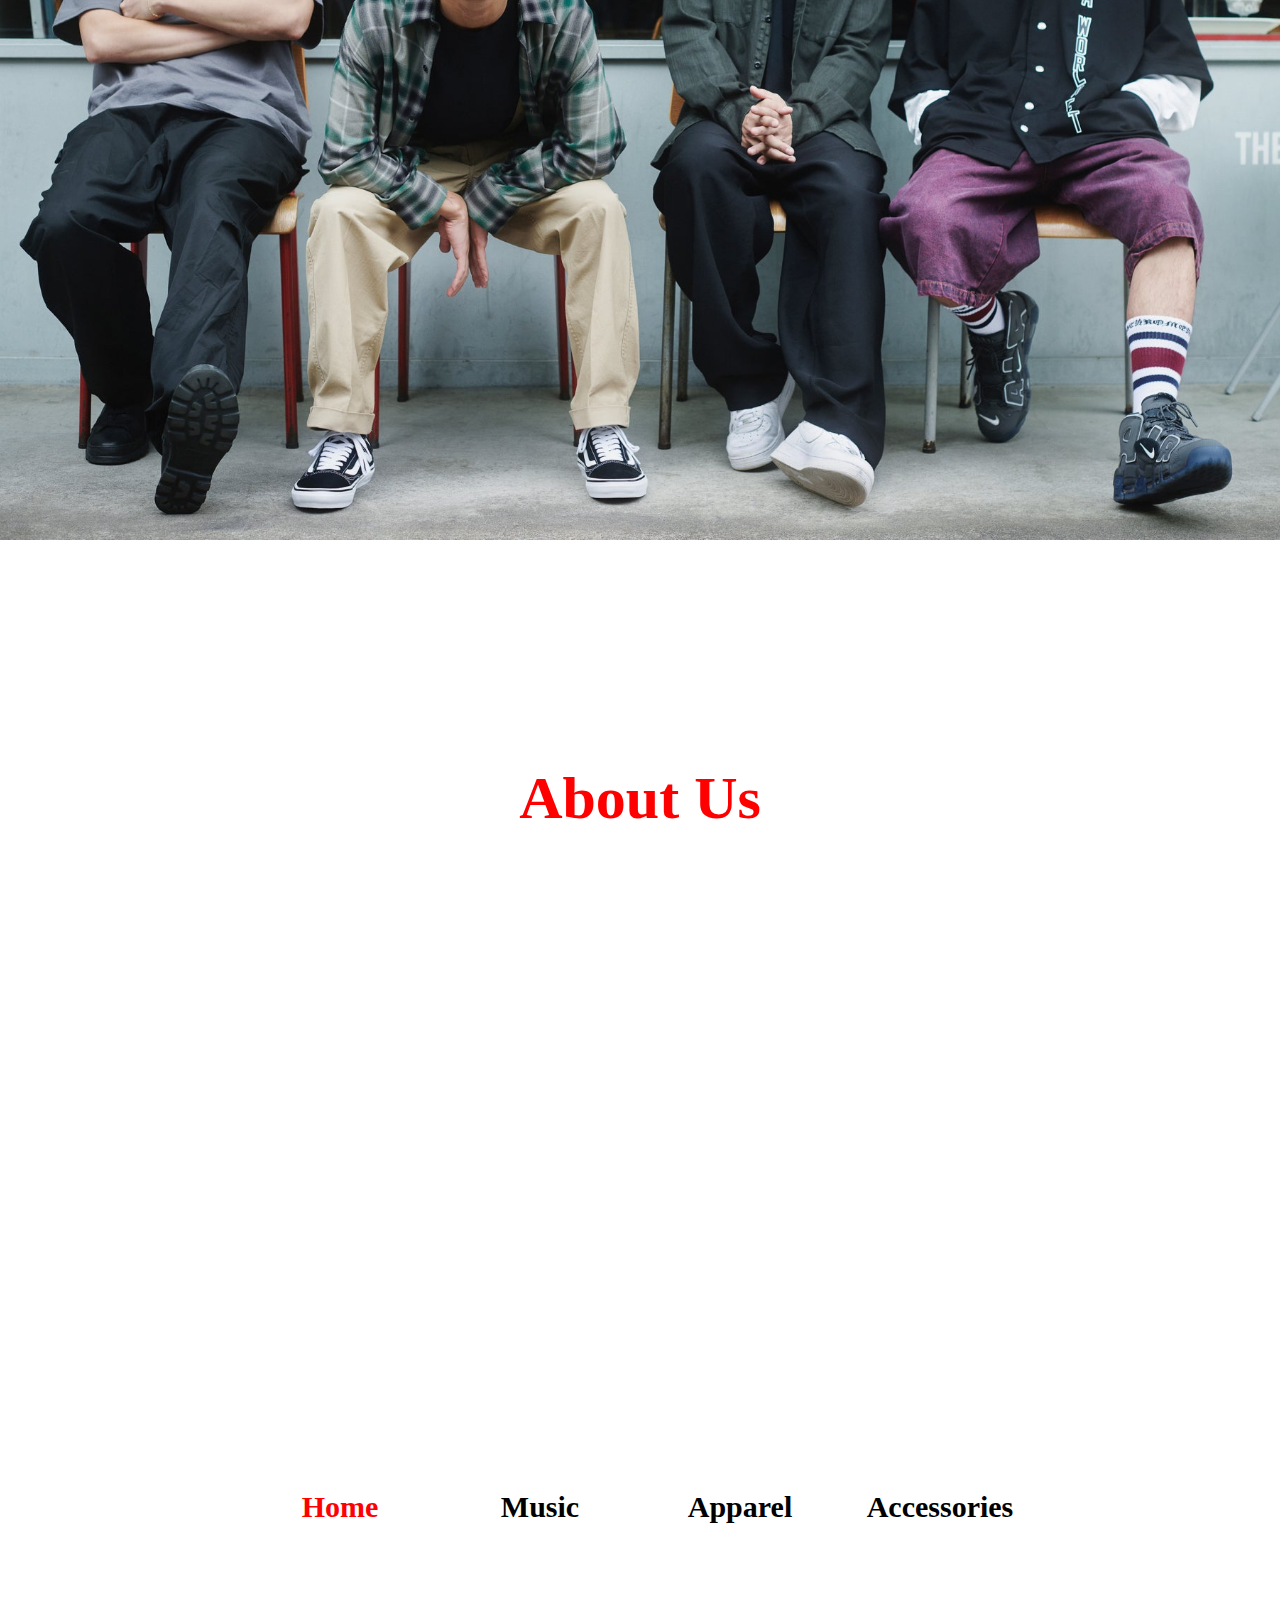
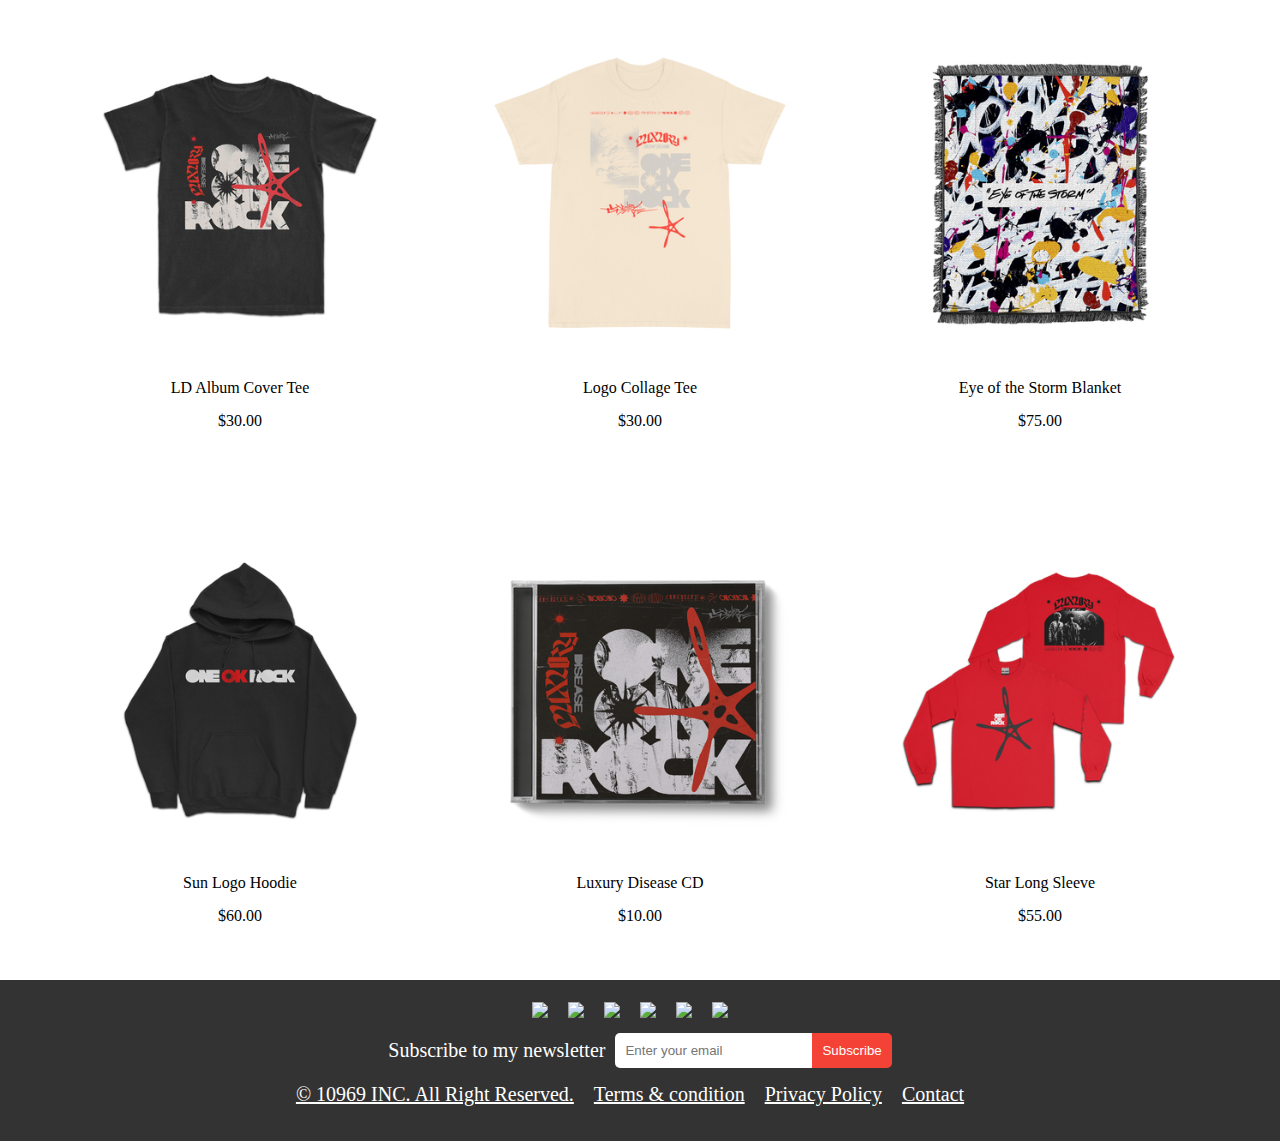
==== commit 940a9e64: "ASG" ====
--- a/index.html
+++ b/index.html
@@ -5,8 +5,10 @@
     <meta name="viewport" content="width=device-width, initial-scale=1.0">
     <title>ONE OK ROCK</title>
     <link rel="stylesheet" href="style.css">
-
+    
 </head>
+
+
 
 <body>
     <header>
@@ -122,64 +124,6 @@
                 </div>
             </div>
         </div>
-
-        <!-- <div class="container">
-            <div class="title">
-              <h1>Tour</h1>
-            </div>
-            <div class="tourContainer">
-              <div class="tour-info">
-                <a href="#"
-                  ><img
-                    src="https://source.unsplash.com/random/200x200?sig=1"
-                    alt="tour"
-                /></a>
-              </div>
-      
-              <div class="tour-info">
-                <a href="#"
-                  ><img
-                    src="https://source.unsplash.com/random/200x200?sig=1"
-                    alt="tour"
-                /></a>
-              </div>
-      
-              <div class="tour-info">
-                <a href="#"
-                  ><img
-                    src="https://source.unsplash.com/random/200x200?sig=1"
-                    alt="tour"
-                /></a>
-              </div>
-            </div>
-            <div class="tourContainer">
-              <div class="tour-info">
-                <a href="#"
-                  ><img
-                    src="https://source.unsplash.com/random/200x200?sig=1"
-                    alt="tour"
-                /></a>
-              </div>
-      
-              <div class="tour-info">
-                <a href="#"
-                  ><img
-                    src="https://source.unsplash.com/random/200x200?sig=1"
-                    alt="tour"
-                /></a>
-              </div>
-      
-              <div class="tour-info">
-                <a href="#"
-                  ><img
-                    src="https://source.unsplash.com/random/200x200?sig=1"
-                    alt="tour"
-                /></a>
-              </div>
-            </div>
-          </div> -->
-      
-          
     </a>
 <!-- 
             <div class="info">
@@ -304,7 +248,7 @@
 
     <footer class="footer">
 
-<!-- 
+
         <ul class="icons">
             <li class="facebook"><a href="https://www.facebook.com/ONEOKROCK/" alt="facebook" target="_blank"><img src="images/facebook.png"></a></li>
             <li class="instagram"><a href="https://www.instagram.com/oneokrockofficial/?hl=en" alt="instagram" target="_blank"><img src="images/instagram.png"></a></li>
@@ -312,15 +256,8 @@
             <li class="youtube"><a href="https://www.youtube.com/channel/UCzycs8MqvIY4nXWwS-v4J9g" alt="youtube" target="_blank"><img src="images/youtube.png"></a></li>
             <li class="spotify"><a href="https://open.spotify.com/artist/7k73EtZwoPs516ZxE72KsO" alt="spotify" target="_blank"><img src="images/spotify.png"></a></li>
             <li class="tiktok"><a href="https://www.tiktok.com/@oneokrock_official?lang=en" alt="tiktok" target="_blank"><img src="images/tiktok.png"></a></li>
-        </ul> -->
-
-
-
-        <a href="#">© 10969 INC. All Right Reserved.</a>
-        <a href="https://www.atlanticrecords.com/terms-of-use" target="_blank">Terms & condition</a>
-        <a href="https://privacy.wmg.com/ecom/privacy-policy" target="_blank">Privacy Policy</a>
-        <a href="https://store.oneokrock.com/en/contact_us-one-ok-rock.html" target="_blank">Contact</a>
-        
+        </ul>
+<!-- 
         <div class="icons">
             <div class="facebook"><a href="https://www.facebook.com/ONEOKROCK/" alt="facebook" target="_blank"><img src="images/facebook.png"></a></div>
             <div class="instagram"><a href="https://www.instagram.com/oneokrockofficial/?hl=en" alt="instagram" target="_blank"><img src="images/instagram.png"></a></div>
@@ -328,13 +265,23 @@
             <div class="youtube"><a href="https://www.youtube.com/channel/UCzycs8MqvIY4nXWwS-v4J9g" alt="youtube" target="_blank"><img src="images/youtube.png"></a></div>
             <div class="spotify"><a href="https://open.spotify.com/artist/7k73EtZwoPs516ZxE72KsO" alt="spotify" target="_blank"><img src="images/spotify.png"></a></div>
             <div class="tiktok"><a href="https://www.tiktok.com/@oneokrock_official?lang=en" alt="tiktok" target="_blank"><img src="images/tiktok.png"></a></div>
-        </div>
-        <!-- <ul class="copyright">
+        </div> -->
+
+        <div class="newsletter">
+            <label for="email">Subscribe to my newsletter</label>
+            <input type="email" id="email" placeholder="Enter your email">
+            <button id="subscribe">Subscribe</button>
+        </div>      
+        <script src="script.js"></script>
+ 
+        
+
+        <ul class="copyright">
             <li><a href="#">© 10969 INC. All Right Reserved.</a></li>
             <li><a href="https://www.atlanticrecords.com/terms-of-use" target="_blank">Terms & condition</a></li>
             <li><a href="https://privacy.wmg.com/ecom/privacy-policy" target="_blank">Privacy Policy</a></li>
             <li><a href="https://store.oneokrock.com/en/contact_us-one-ok-rock.html" target="_blank">Contact</a></li>
-        </ul> -->
+        </ul>
 
     </footer>
 </body>
--- a/style.css
+++ b/style.css
@@ -42,7 +42,6 @@
 } */
 
 /* desktop nav */
-
 #navbar,
 .nav-menu {
     display: flex;
@@ -53,8 +52,7 @@
     /* justify-content: flex-start; */
     align-items: center;
     /* height: 17vh; */
-    height: 100px;
-    
+    height: 100px;  
 }
 
 #navbar .logo img {
@@ -227,30 +225,75 @@
 padding
 } */
 
+/* footer */
+
 .footer{
     display: flex;
     background-color: #333;
-    padding: 15px;
-    flex-direction: row;
-}
-
+    padding: 20px;
+    flex-direction: column;
+    
+    align-items: center;
+    text-align: center;
+}
+
+.footer .icons{
+    display: flex;
+    list-style-type: none;
+    /* align-items: flex-end; */
+    /* width: 60%; */
+    /* padding-left: 40%; */
+    /* margin-right: 20px; */
+}
+
+
+.footer .copyright{
+    display: flex;
+    list-style-type: none;
+    margin: 15px;
+}
 .footer a{
     color: white;
     margin-right: 20px;
     font-size: 20px;
     /* flex-direction: row; */
-    align-items: flex-start;
-    flex-grow: 1;
-}
-
-.footer .icons{
-    display: flex;
-    align-items: flex-end;
-    /* width: 60%; */
-    padding-left: 40%;
-    /* margin-right: 20px; */
-    flex-grow: 1;
-}
+    /* align-items: flex-start; */
+    /* align-items: center; */
+    /* flex-grow: 1; */
+}
+
+/* newsletter */
+.newsletter {
+    display: flex;
+    margin-top: 10px;
+    align-items: center;
+  }
+  
+  
+label {
+    color: white;
+    margin-right: 10px;
+    font-size: 20px;
+}
+  
+input {
+    border: none;
+    outline: none;
+    padding: 10px;
+    border-radius: 5px 0 0 5px;
+}
+button {
+    border: none;
+    outline: none;
+    padding: 10px;
+    border-radius: 0 5px 5px 0;
+    background-color: #f44336;
+    color: white;
+    cursor: pointer;
+}
+  
+
+
 
 body, html {
     height: 100%;
@@ -258,6 +301,7 @@
     padding: 0;
 }
 
+/* hompage */
 .homepage {
     background-image: url('images/concert1.jpeg');
     /* height: 100%; */
@@ -269,6 +313,7 @@
     display: flex;
 }
 
+/* music page */
 .music-page {
     background-image: url('images/dark-grunge.jpg');
     height: 100%;   
@@ -311,7 +356,7 @@
     align-items: center;
 }
 
-
+/* tour page */
 
 .tour-page {
     background-image: url('images/dark-grunge.jpg');
@@ -357,7 +402,7 @@
 
 
 
-
+/* not in use */
 /* .tour-page .info h1{
     font-size: 30px;
     color: red;
@@ -373,6 +418,8 @@
     padding-left: 20%;
     font-size: 20px;
 } */
+
+/* members page */
 
 .members {
     display: flex;
@@ -389,7 +436,6 @@
     align-items: center;
     flex-direction: row;
 }
-
 
 .about-us {
     background-image: url('images/dark-grunge.jpg');
@@ -402,10 +448,7 @@
     justify-content: center;
     margin: 0;
     padding: 0;
-    
-}
-
-
+}
 
 .about-us ul {
     display: flex;
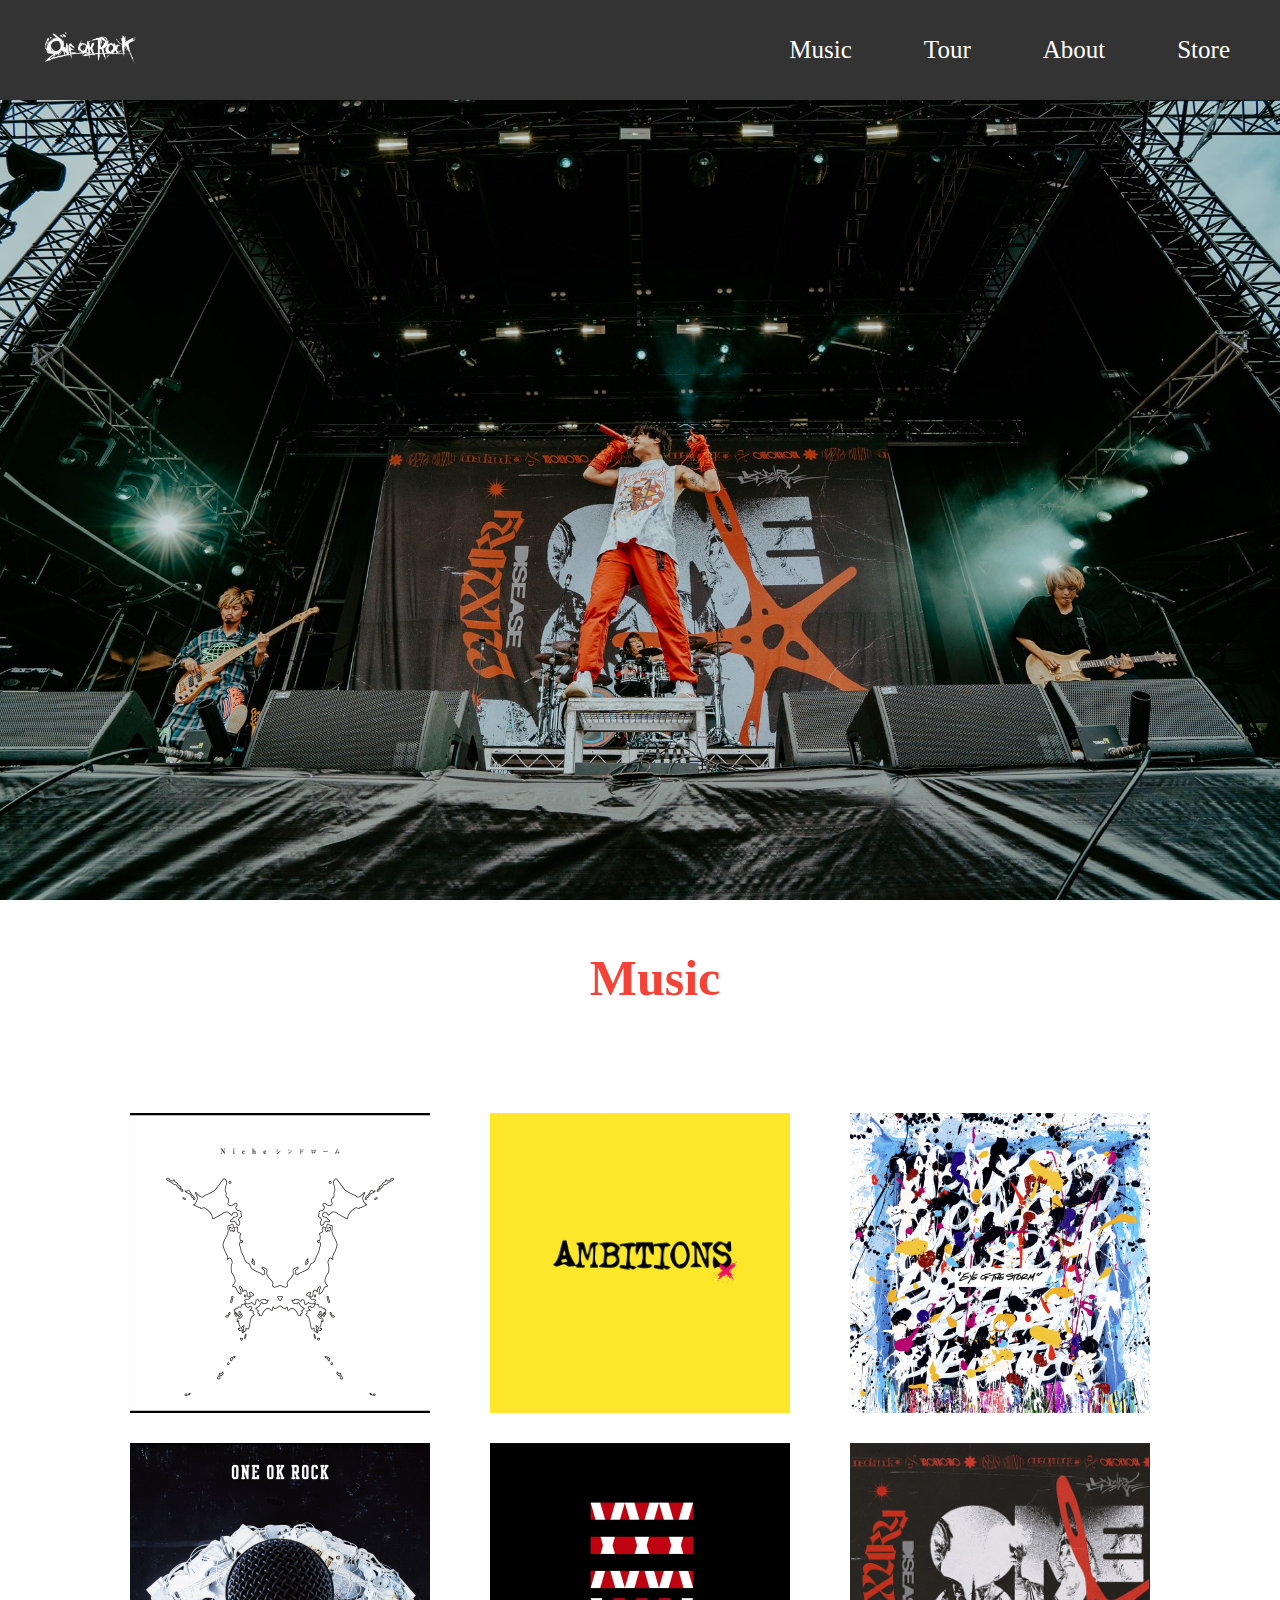
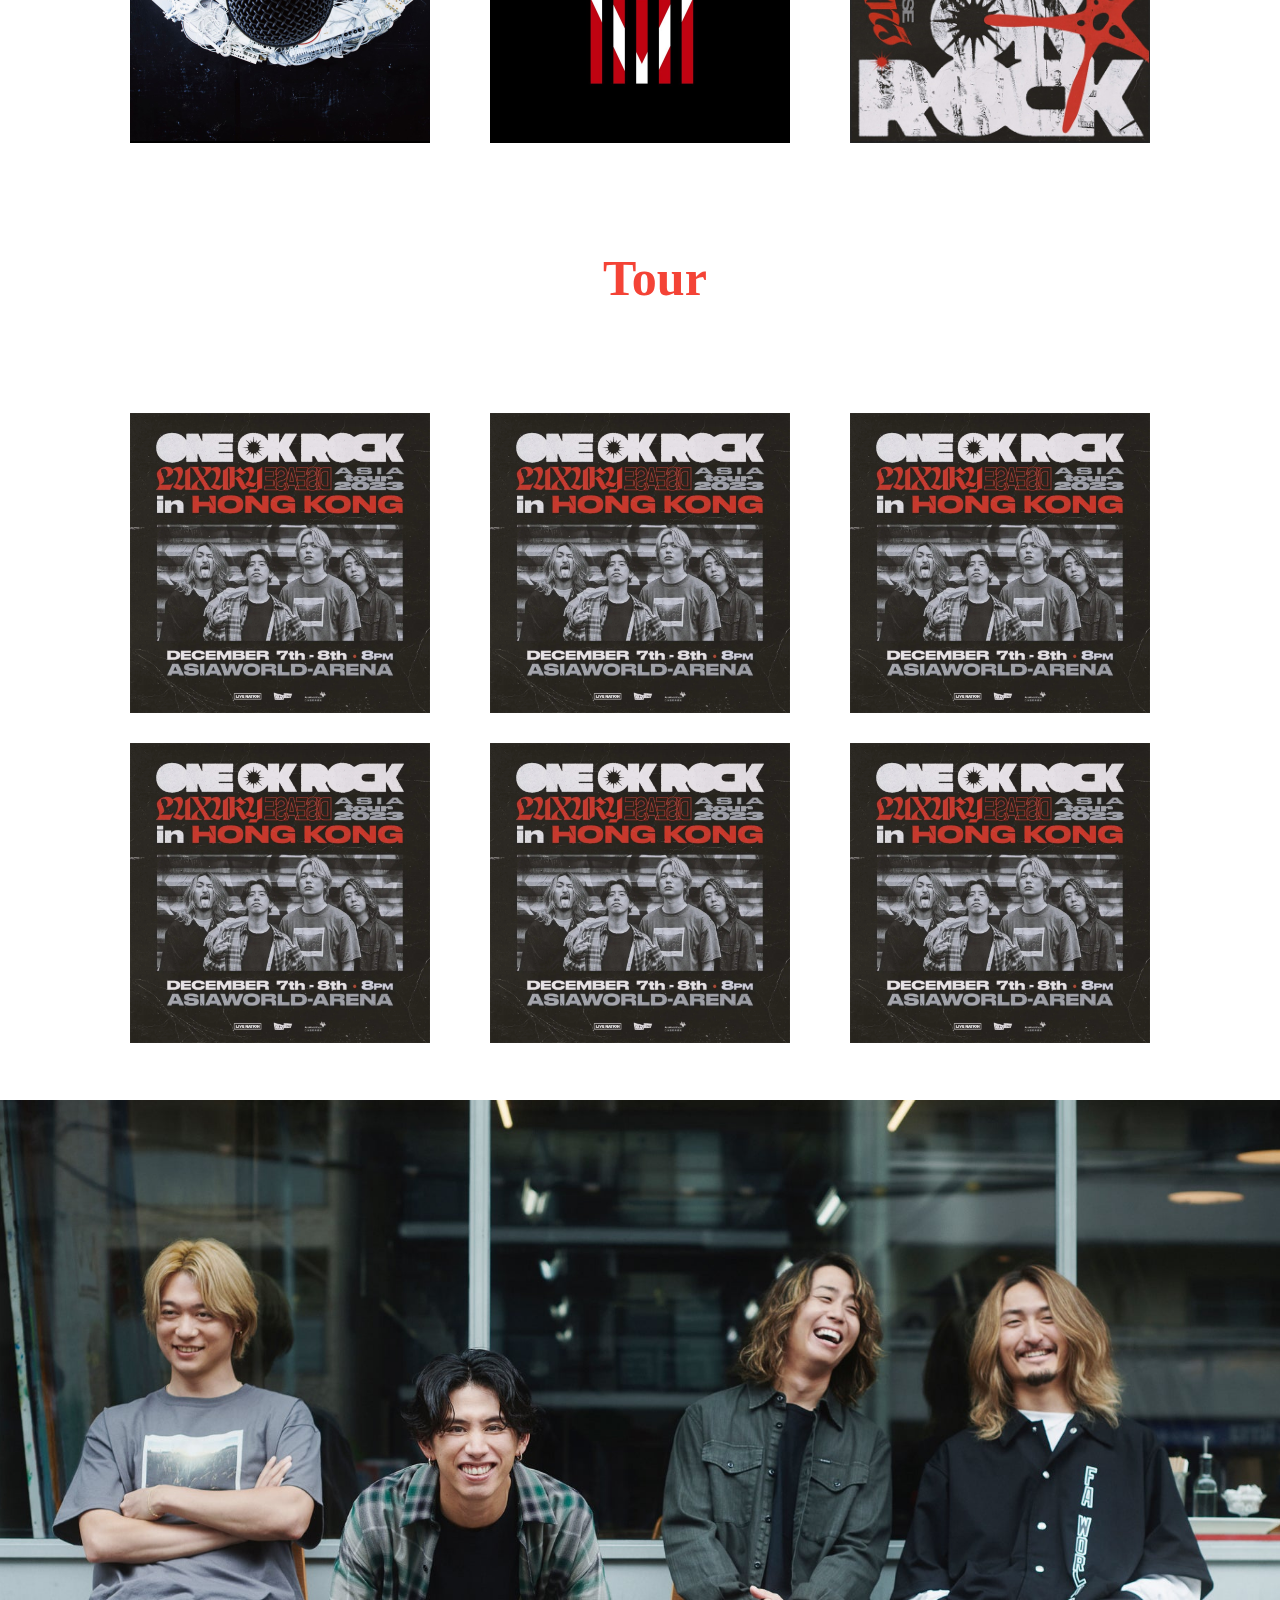
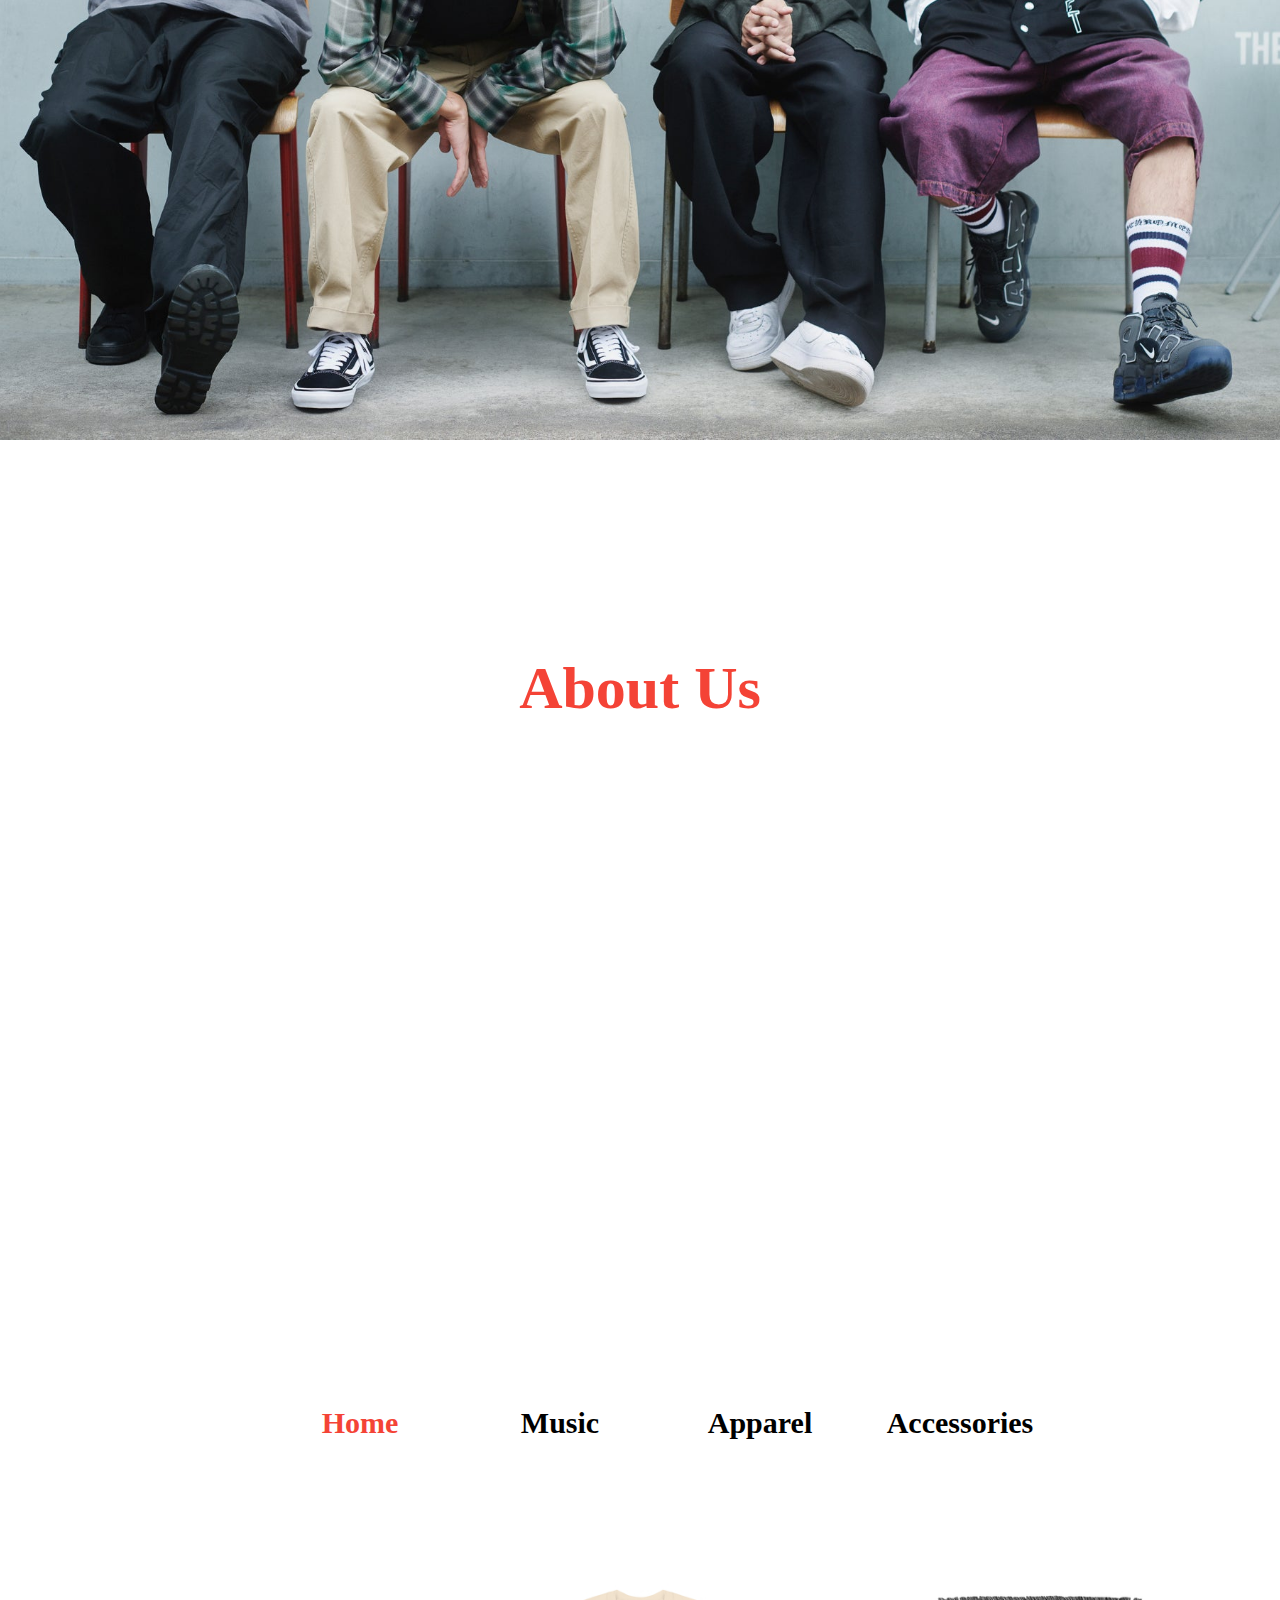
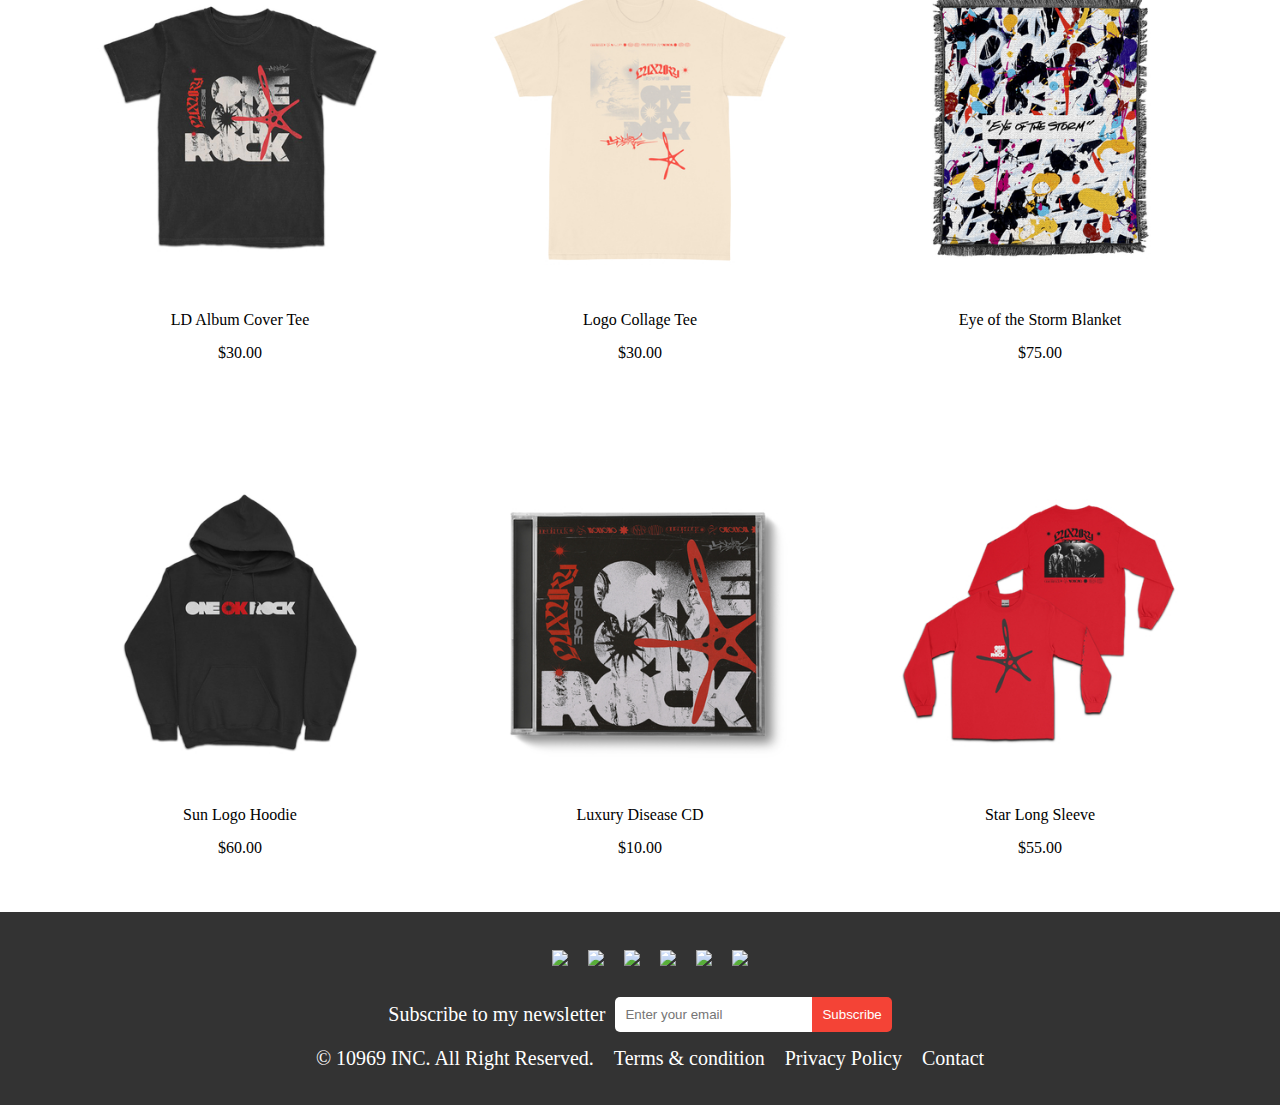
==== commit 2d23426a: "ASG" ====
--- a/index.html
+++ b/index.html
@@ -8,8 +8,6 @@
     
 </head>
 
-
-
 <body>
     <header>
         <nav id="navbar">
@@ -17,7 +15,6 @@
                 <a href="#home"><img src="images/one ok rock logo.png" alt="logo"></a>
             </div>
             
-
             <ul class="nav-menu">
                 <li class="nav-item"><a href="#music">Music</a></li>
                 <li class="nav-item"><a href="#tour">Tour</a></li>
@@ -26,30 +23,8 @@
             </ul>
 
         </nav>
-
-        <nav id="burger-nav">
-            <span class="bar"></span>
-            <span class="bar"></span>
-            <span class="bar"></span>
-        </nav>
-        <!-- <nav id="burger-nav">
-            <div class="logo" onclick="toggleMenu()"><a href="#home"><img src="images/one ok rock logo.png" alt="logo"></a></div>
-            <div class="burger-menu">
-              <div class="burger-icon" onclick="toggleMenu()">
-                <span></span>
-                <span></span>
-                <span></span>
-              </div>
-
-              <div class="menu-links">
-                <li><a href="#tour" onclick="toggleMenu()">Tour</a></li>
-                <li><a href="#about" onclick="toggleMenu()">About</a></li>
-                <li><a href="#music" onclick="toggleMenu()">Music</a></li>
-                <li><a href="#store" onclick="toggleMenu()">Store</a></li>
-              </div>
-            </div>
-        </nav> -->
         <script src="script.js"></script>
+
     </header>
 
     <a name="home">
@@ -125,28 +100,7 @@
             </div>
         </div>
     </a>
-<!-- 
-            <div class="info">
-                <h1>28/10/2023</h1>
-                <p>Replacement Show : Hong Kong - LUXURY DISEASE ASIA TOUR 2023
-                    09/26/2023 Manila - Smart Araneta Coliseum 09/29/2023 Jakarta 
-                    - Beach City International Stadium 09/30/2023 Jakarta - Beach City International Stadium 10/07/2023 Hong Kong 
-                    - Central Harbourfront Event Space 11/22/2023 Chengdu - Chengdu Financial City Performance Center https://qr10.cn/Bry3Pn 11/25/2023 Shanghai 
-                    - Mercedes-Benz Arena 11/26/2023 Shanghai - Mercedes-Benz Arena 12/02/2023 Seoul - KOREA UNIVERSITY TIGER DOME https://www.ticketlink.co.kr […]</p>
-            </div> -->
-
-            <!-- <div class="info2">
-                <h1>30/10/2023</h1>
-                <p>Chengdu Shows has been added!! - LUXURY DISEASE ASIA TOUR 2023
-                    09/26/2023 Manila - Smart Araneta Coliseum 09/29/2023 Jakarta - Beach City International Stadium 09/30/2023 Jakarta 
-                    - Beach City International Stadium 10/07/2023 Hong Kong - Central Harbourfront Event Space 11/22/2023 Chengdu 
-                    - Chengdu Financial City Performance Center https://qr10.cn/Bry3Pn 11/25/2023 Shanghai - Mercedes-Benz Arena 11/26/2023 Shanghai 
-                    - Mercedes-Benz Arena 12/02/2023 Seoul - KOREA UNIVERSITY TIGER DOME https://www.ticketlink.co.kr […]</p> 
-            </div>    -->
-
-            <!-- <div class="tour2">
-                <a href="#"><img src="images/tour2.jpg" alt="tour"></a>
-            </div> -->
+
 
         
 
@@ -157,12 +111,12 @@
             
             <div class="text">
                 <ul>
-                    <li>Guitarist: TORU</li>
-                    <li>Vocalist: TAKA</li>
-                    <li>Drummer: TOMOYA</li>
-                    <li>Bass: RYOTA</li>
+                    <li><a href="https://www.instagram.com/toru_10969/" target="_blank">Guitarist: TORU</a></li>
+                    <li><a href="https://www.instagram.com/10969taka/?hl=en" target="_blank">Vocalist: TAKA</a></li>
+                    <li><a href="https://www.instagram.com/tomo_10969/" target="_blank">Drummer: TOMOYA</a></li>
+                    <li><a href="https://www.instagram.com/toru_10969/" target="_blank">Bass: RYOTA</a></li>
                 </ul>
-            <br><br><br>
+            <br><br>
 
             <div class="aboutUs"><h1>About Us</h1></div>
 
@@ -248,7 +202,6 @@
 
     <footer class="footer">
 
-
         <ul class="icons">
             <li class="facebook"><a href="https://www.facebook.com/ONEOKROCK/" alt="facebook" target="_blank"><img src="images/facebook.png"></a></li>
             <li class="instagram"><a href="https://www.instagram.com/oneokrockofficial/?hl=en" alt="instagram" target="_blank"><img src="images/instagram.png"></a></li>
@@ -257,25 +210,15 @@
             <li class="spotify"><a href="https://open.spotify.com/artist/7k73EtZwoPs516ZxE72KsO" alt="spotify" target="_blank"><img src="images/spotify.png"></a></li>
             <li class="tiktok"><a href="https://www.tiktok.com/@oneokrock_official?lang=en" alt="tiktok" target="_blank"><img src="images/tiktok.png"></a></li>
         </ul>
-<!-- 
-        <div class="icons">
-            <div class="facebook"><a href="https://www.facebook.com/ONEOKROCK/" alt="facebook" target="_blank"><img src="images/facebook.png"></a></div>
-            <div class="instagram"><a href="https://www.instagram.com/oneokrockofficial/?hl=en" alt="instagram" target="_blank"><img src="images/instagram.png"></a></div>
-            <div class="x"><a href="https://twitter.com/ONEOKROCK_japan?ref_src=twsrc%5Egoogle%7Ctwcamp%5Eserp%7Ctwgr%5Eauthor" alt="x" target="_blank"><img src="images/x.png"></a></div>
-            <div class="youtube"><a href="https://www.youtube.com/channel/UCzycs8MqvIY4nXWwS-v4J9g" alt="youtube" target="_blank"><img src="images/youtube.png"></a></div>
-            <div class="spotify"><a href="https://open.spotify.com/artist/7k73EtZwoPs516ZxE72KsO" alt="spotify" target="_blank"><img src="images/spotify.png"></a></div>
-            <div class="tiktok"><a href="https://www.tiktok.com/@oneokrock_official?lang=en" alt="tiktok" target="_blank"><img src="images/tiktok.png"></a></div>
-        </div> -->
 
         <div class="newsletter">
             <label for="email">Subscribe to my newsletter</label>
             <input type="email" id="email" placeholder="Enter your email">
             <button id="subscribe">Subscribe</button>
-        </div>      
+        </div>    
         <script src="script.js"></script>
+        
  
-        
-
         <ul class="copyright">
             <li><a href="#">© 10969 INC. All Right Reserved.</a></li>
             <li><a href="https://www.atlanticrecords.com/terms-of-use" target="_blank">Terms & condition</a></li>
--- a/style.css
+++ b/style.css
@@ -1,13 +1,10 @@
-*{
+/* *{
     padding: 0;
     margin: 0;
-    /* box-sizing: border-box;     not sure if needed */
-}
-
-header {
-    /* padding: 0; */
-    background-color: #333;
-}
+    /* box-sizing: border-box;     not sure if needed /
+} */
+
+
 
 /* .navbar {
     display: flex;
@@ -49,10 +46,18 @@
 
 #navbar {
     justify-content: space-around;
-    /* justify-content: flex-start; */
-    align-items: center;
-    /* height: 17vh; */
+    align-items: center;
     height: 100px;  
+    background-color: #333;
+    position: fixed;
+    top: 0;
+    left: 0;
+    width: 100%;
+    transition: top 0.5s;
+    z-index: 1000;
+}
+#navbar.hidden {
+    top: -100px; 
 }
 
 #navbar .logo img {
@@ -90,17 +95,17 @@
 
 #navbar .nav-menu a:hover {
     background-color: #333;
-    color: red;
+    color:  #f44336;
     text-decoration: underline;
     text-underline-offset: 1rem;
-    text-decoration-color: red;
+    text-decoration-color:  #f44336;
 }
 
 
 
 
 /*burger menu*/
-
+/* 
 #burger-nav{
     display: none;
     cursor: pointer;
@@ -152,7 +157,7 @@
     .nav-menu,.active{
         left: 0;
     }
-}
+} */
 /* #burger-nav .burger-menu{
     position: relative;
     display: inline-block;
@@ -232,7 +237,6 @@
     background-color: #333;
     padding: 20px;
     flex-direction: column;
-    
     align-items: center;
     text-align: center;
 }
@@ -240,10 +244,6 @@
 .footer .icons{
     display: flex;
     list-style-type: none;
-    /* align-items: flex-end; */
-    /* width: 60%; */
-    /* padding-left: 40%; */
-    /* margin-right: 20px; */
 }
 
 
@@ -256,10 +256,7 @@
     color: white;
     margin-right: 20px;
     font-size: 20px;
-    /* flex-direction: row; */
-    /* align-items: flex-start; */
-    /* align-items: center; */
-    /* flex-grow: 1; */
+    text-decoration: none;
 }
 
 /* newsletter */
@@ -304,7 +301,6 @@
 /* hompage */
 .homepage {
     background-image: url('images/concert1.jpeg');
-    /* height: 100%; */
     height: 100%;
     background-position: center;
     background-repeat: no-repeat;
@@ -337,7 +333,7 @@
     display: flex;
     justify-content: center;
     font-size: 25px;
-    color: red;
+    color:  #f44336;
     text-align: center;
     margin: 15px;
     width: 100%;   
@@ -381,7 +377,7 @@
     display: flex;
     justify-content: center;
     font-size: 25px;
-    color: red;
+    color:  #f44336;
     text-align: center;
     margin: 15px;
     width: 100%;   
@@ -399,25 +395,6 @@
     justify-content: center;
     align-items: center;
 }
-
-
-
-/* not in use */
-/* .tour-page .info h1{
-    font-size: 30px;
-    color: red;
-    padding-top: 45px;
-    padding-left: 45%;
-}
-
-.tour-page .info p{
-    text-align: center;
-    width: 60%;
-    color: white;
-    padding-top: 20px;
-    padding-left: 20%;
-    font-size: 20px;
-} */
 
 /* members page */
 
@@ -448,6 +425,7 @@
     justify-content: center;
     margin: 0;
     padding: 0;
+    
 }
 
 .about-us ul {
@@ -455,15 +433,20 @@
     justify-content: center;
     text-align: center;
     margin: 20px;
+    list-style-type: none;
+    
+}
+.about-us a{
+    text-decoration: none;
+    color: white;
+    font-size: 30px;
+}
+
+.about-us ul li :hover{
+    color:  #f44336;
 }
 
 .about-us ul li {
-    width: 150px;
-    height: 100px;
-    color: white;
-    float: left;
-    list-style-type: none;
-    font-size: 30px;
     margin: 0 100px;
 }
 
@@ -472,7 +455,7 @@
     display: flex;
     flex-basis: 100%;
     justify-content: center;
-    color: red;
+    color:  #f44336;
     margin: 30px;
 }
 
@@ -485,32 +468,13 @@
     font-family: arial, sans-serif;
     }
 
-/* .about-us .members{
-
-font-size: 30px;
-/* padding-top: 20px;
-padding-right: 60px;
-padding-left: 55px; 
-margin: 100px;
-
-} */
-
-
-/* .about-us .tour{
-    display: flex;
-    width: 500px;
-    height: auto;
-} */
-
-
-
 /* store page */
 .category ul {
     display: flex;
     justify-content: center;
     text-align: center;
     font-weight: bold;
-    flex-wrap: wrap; /*not sure if it works*/
+    flex-wrap: wrap; 
 }
 
 .category ul li {
@@ -524,7 +488,7 @@
 }
 
 .category ul li:first-child {
-    color: red;
+    color:  #f44336;
 }
 
 .clothing{
@@ -535,16 +499,12 @@
 }
 
 .clothing a {
-    /* display: flex; */
-    /* align-items: end; */
-    /* font-size: 25px; */
-    /* transition: color 0.15s; */
     color: black;
     text-decoration: none;
 }
 
 .clothing a:hover{
-    color: red;   
+    color:  #f44336;   
     
 }
 .merch{
@@ -562,11 +522,3 @@
     text-align: center;
 }
 
-/* @media (max-width: 600px) {
-    .merch{
-        flex-basis: 100%;
-    }
-    
-} */
-
-
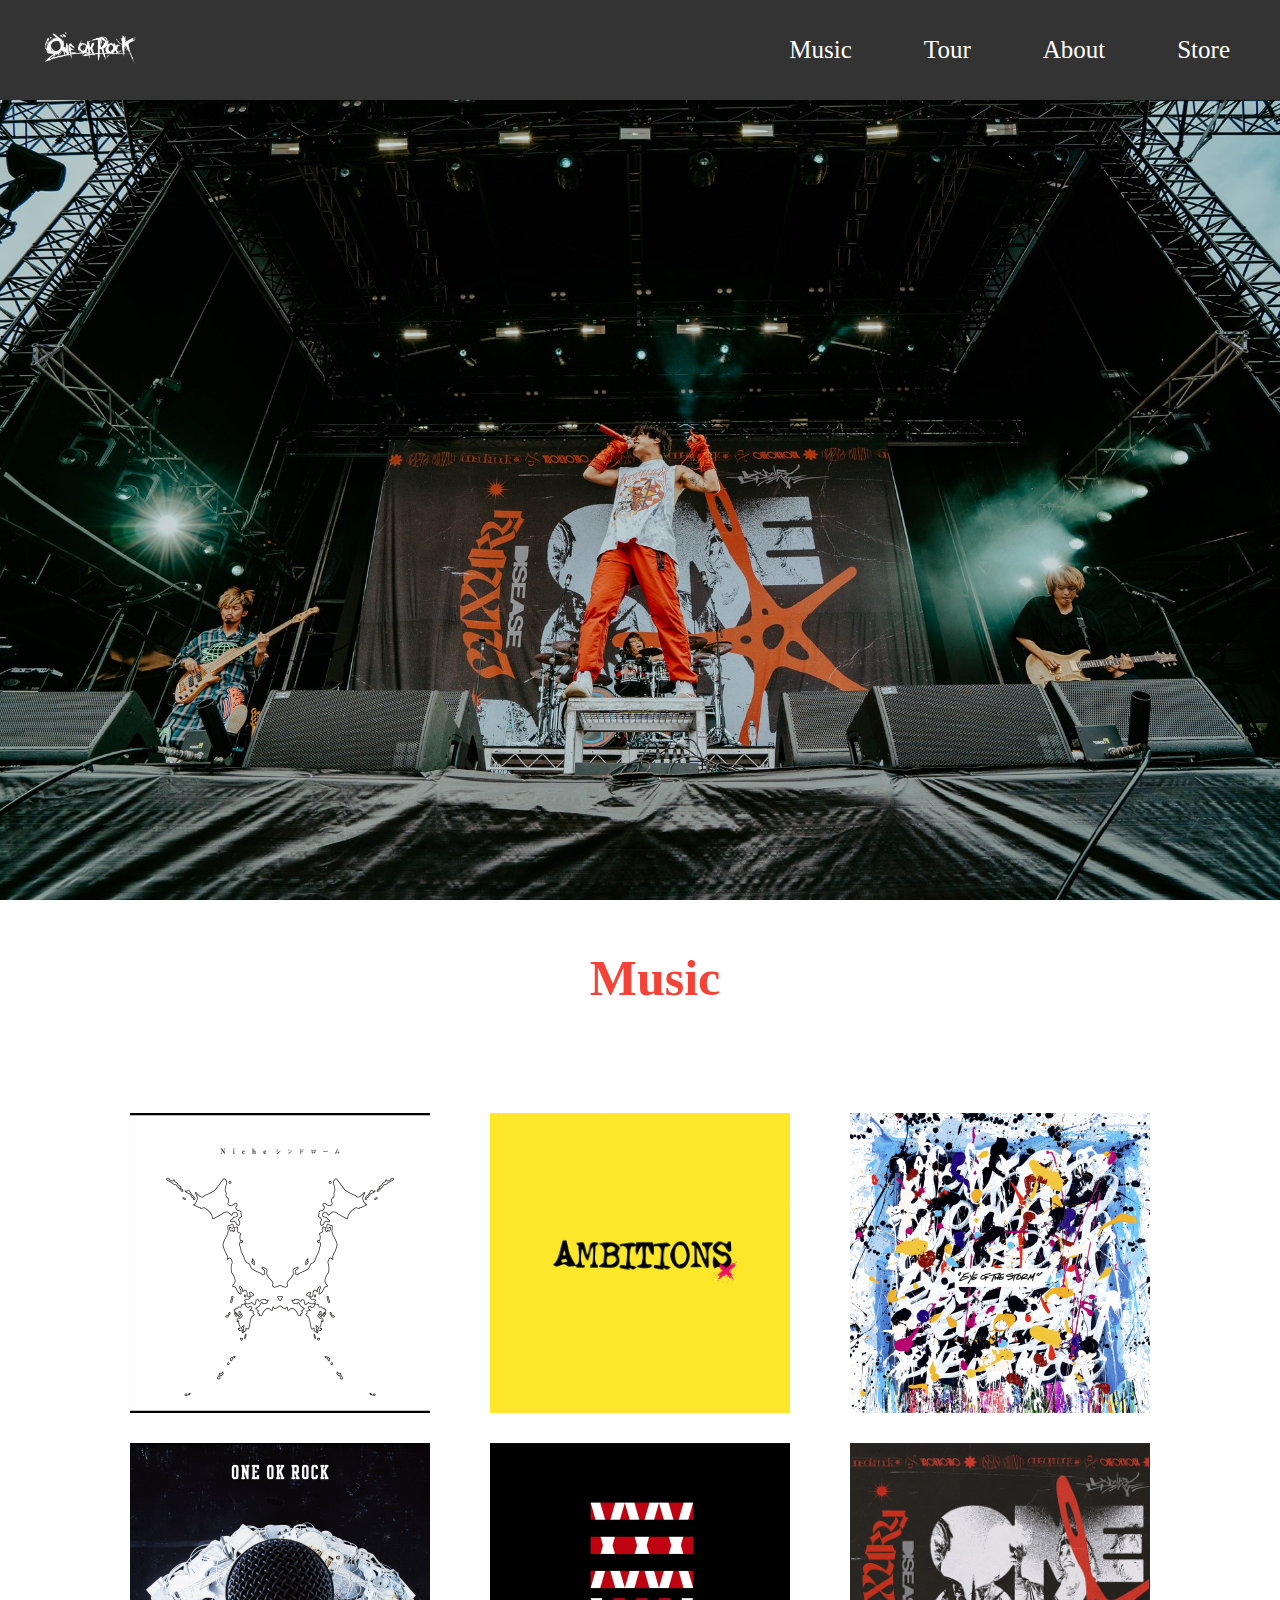
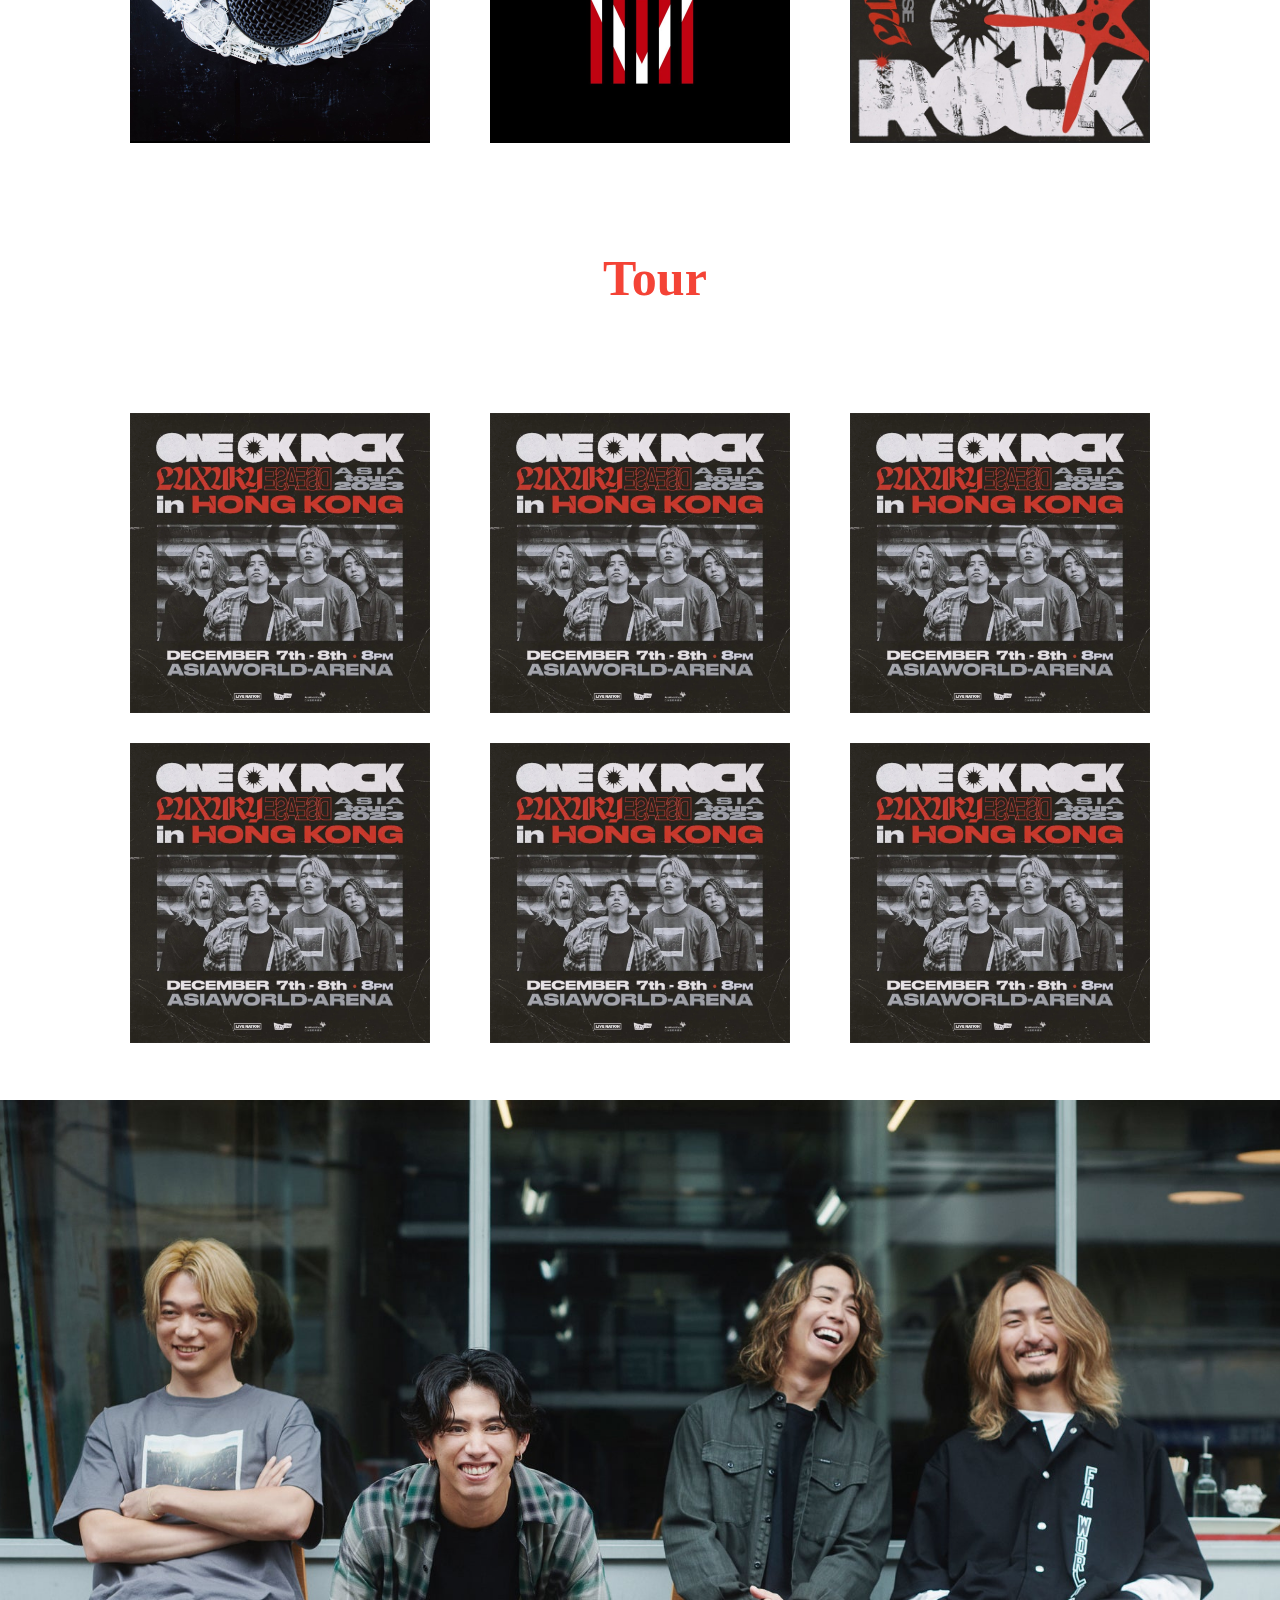
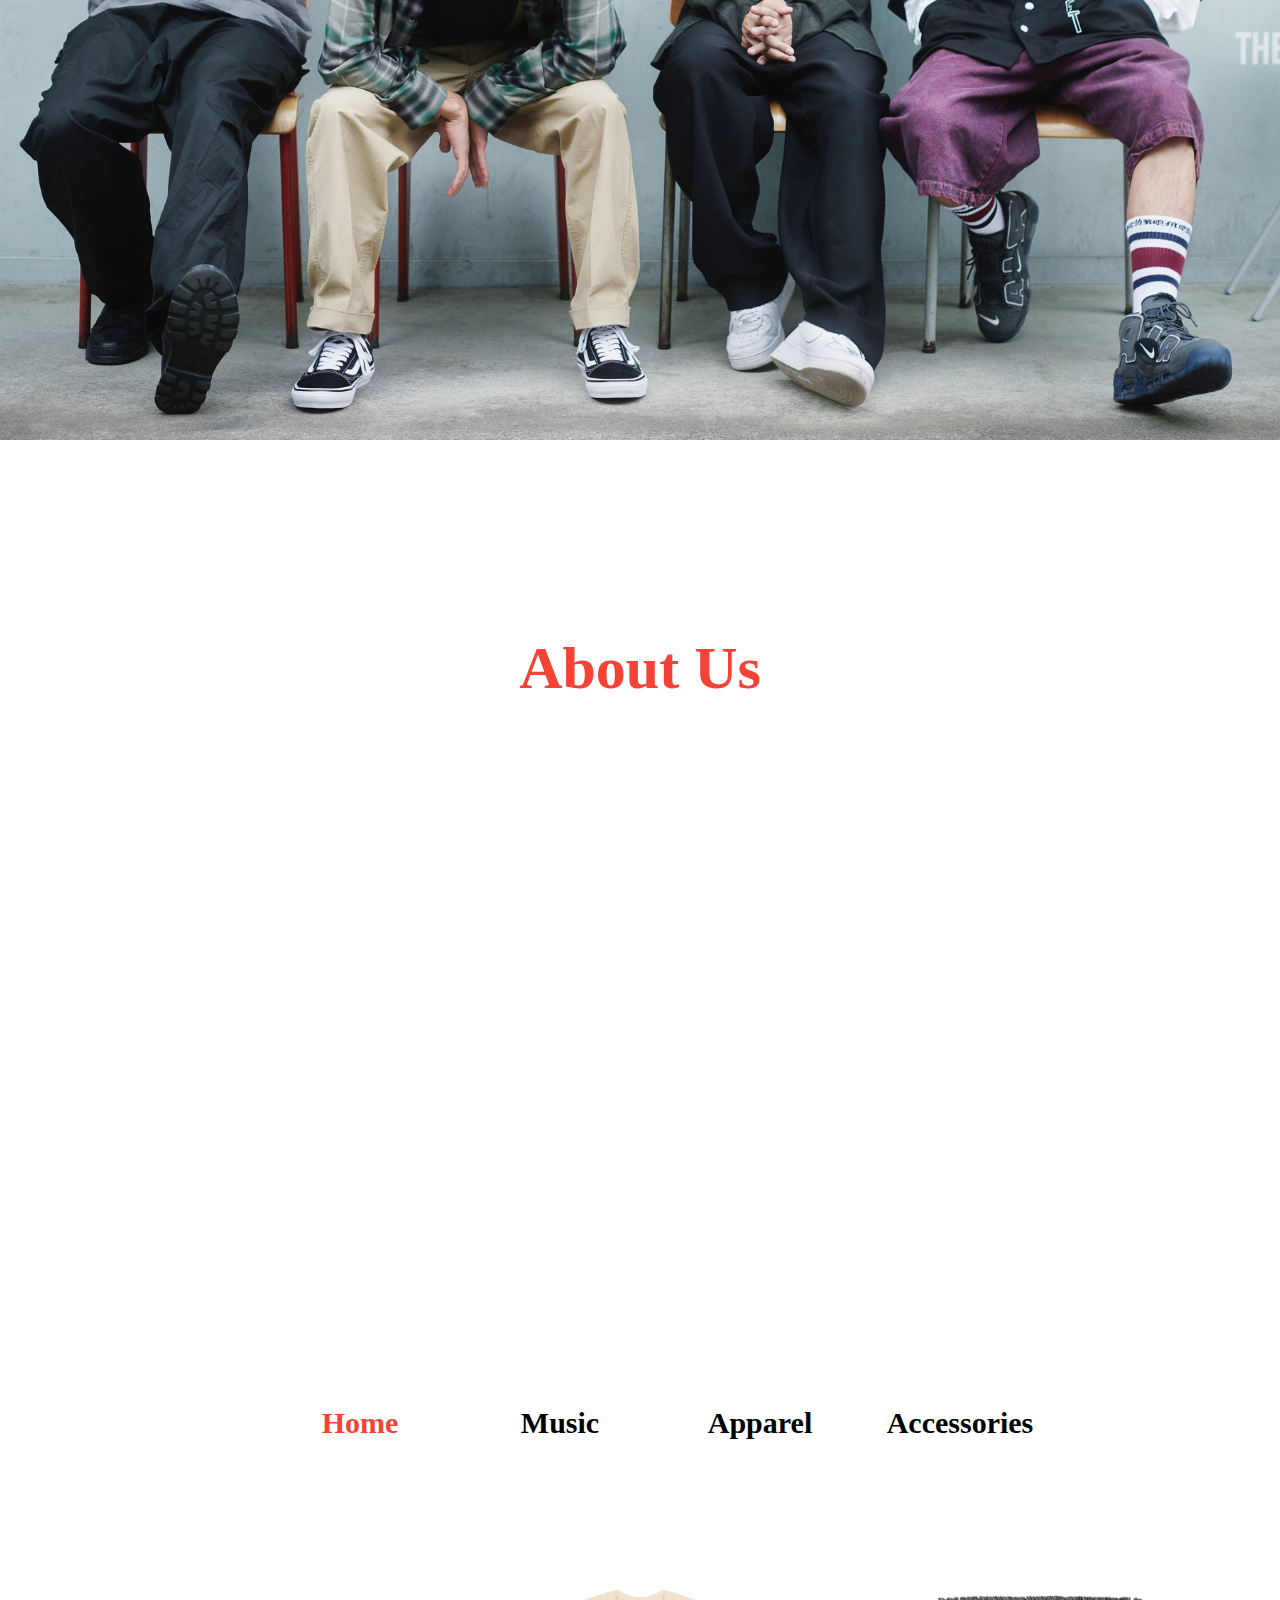
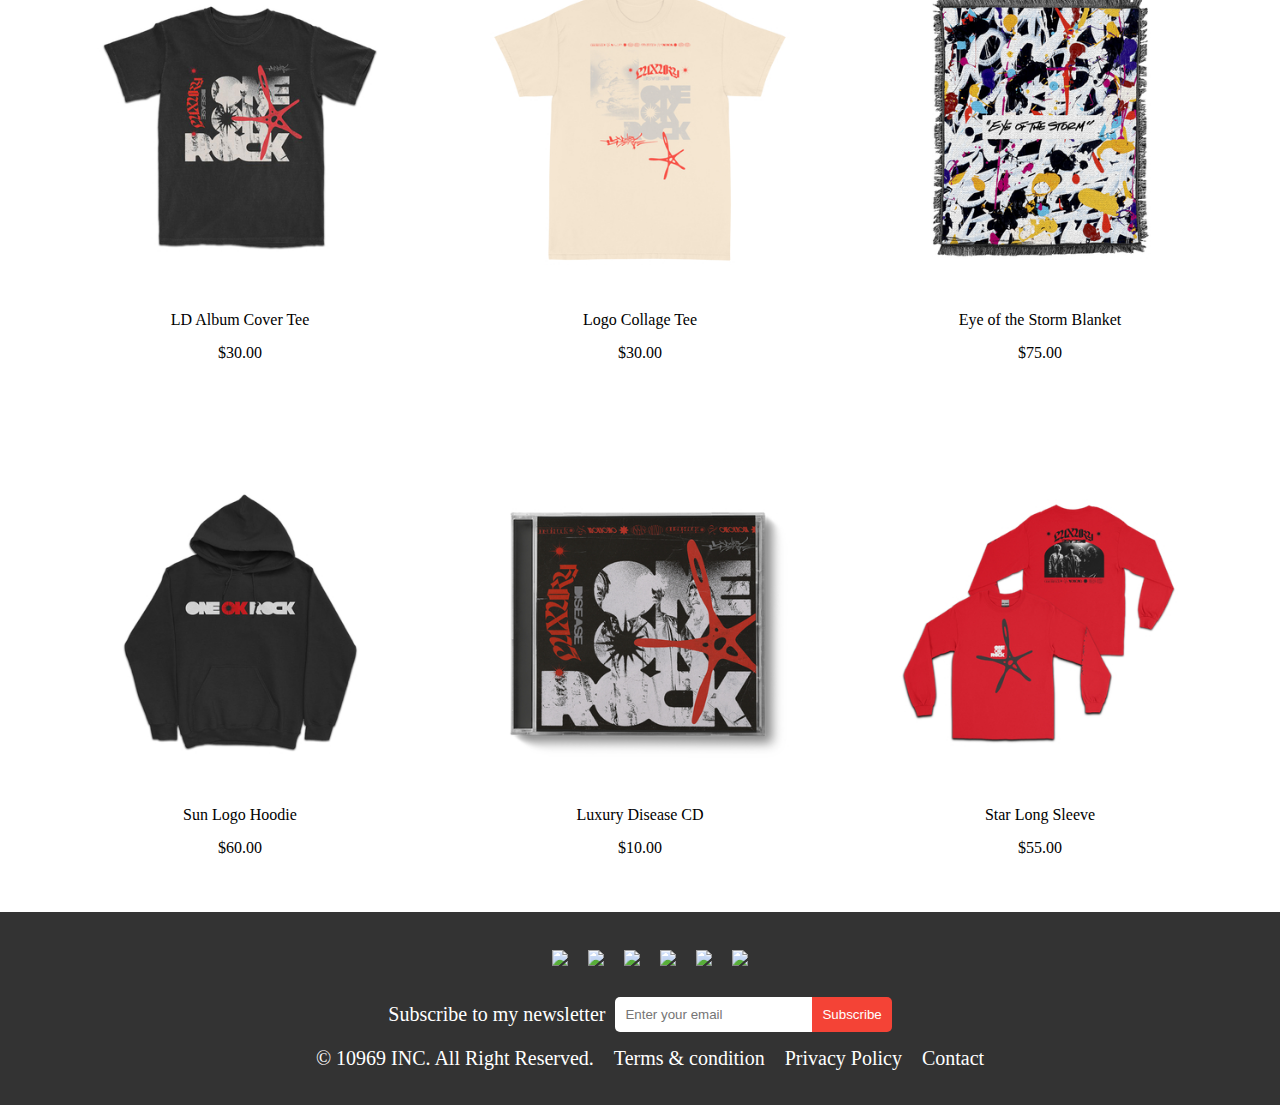
==== commit 22623041: "ASG" ====
--- a/index.html
+++ b/index.html
@@ -9,6 +9,7 @@
 </head>
 
 <body>
+    <!-- navigation menu -->
     <header>
         <nav id="navbar">
             <div class="logo">
@@ -26,11 +27,13 @@
         <script src="script.js"></script>
 
     </header>
-
+    
+    <!-- home page -->
     <a name="home">
-        <div class="homepage"></div>   
-    </a>
-
+        <div id="homepage"></div>   
+    </a>
+
+    <!-- music page -->
     <a id="music" name="music">
         <div class="music-page">
             <div class="music-title"><h1>Music</h1></div>
@@ -65,6 +68,7 @@
         </div>
     </a>
 
+    <!-- tour page -->
     <a id='tour-title' name="tour">
         <!-- <img style="width: 100vw;height: 100vh;" src="images/dark-grunge.jpg"> -->
  
@@ -101,13 +105,10 @@
         </div>
     </a>
 
-
-        
-
-
+    <!-- about us page -->
     <a name="about">
-        <div class="members"></div>
-        <div class="about-us">
+        <div id="members"></div>
+        <div id="about-us">
             
             <div class="text">
                 <ul>
@@ -199,7 +200,7 @@
         </div>
     </a>
     
-
+    <!-- footer -->
     <footer class="footer">
 
         <ul class="icons">
@@ -211,6 +212,7 @@
             <li class="tiktok"><a href="https://www.tiktok.com/@oneokrock_official?lang=en" alt="tiktok" target="_blank"><img src="images/tiktok.png"></a></li>
         </ul>
 
+        <!-- newsletter -->
         <div class="newsletter">
             <label for="email">Subscribe to my newsletter</label>
             <input type="email" id="email" placeholder="Enter your email">
--- a/style.css
+++ b/style.css
@@ -299,7 +299,7 @@
 }
 
 /* hompage */
-.homepage {
+#homepage {
     background-image: url('images/concert1.jpeg');
     height: 100%;
     background-position: center;
@@ -310,6 +310,11 @@
 }
 
 /* music page */
+#music{
+    display: block;
+    flex-basis: 100%;
+}
+
 .music-page {
     background-image: url('images/dark-grunge.jpg');
     height: 100%;   
@@ -324,11 +329,6 @@
     flex-wrap: wrap;
 }
 
-#music{
-    display: block;
-    flex-basis: 100%;
-}
-
 .music-page .music-title{
     display: flex;
     justify-content: center;
@@ -353,6 +353,10 @@
 }
 
 /* tour page */
+#tour-title{
+    display: block;
+    flex-basis: 100%;
+}
 
 .tour-page {
     background-image: url('images/dark-grunge.jpg');
@@ -368,11 +372,6 @@
     flex-wrap: wrap;
 }
 
-#tour-title{
-    display: block;
-    flex-basis: 100%;
-}
-
 .tour-page .title{
     display: flex;
     justify-content: center;
@@ -398,7 +397,7 @@
 
 /* members page */
 
-.members {
+#members {
     display: flex;
     background-image: url('images/members.jpg');
     height: 100%;   
@@ -407,14 +406,13 @@
     background-size: cover;
     position: relative;
     color: white;
-
     padding: 20px 0;
-    justify-content: center;
-    align-items: center;
-    flex-direction: row;
-}
-
-.about-us {
+    /* justify-content: center;
+    align-items: center;
+    flex-direction: row; */
+}
+
+#about-us {
     background-image: url('images/dark-grunge.jpg');
     height: 100%;   
     background-position: center;
@@ -428,29 +426,29 @@
     
 }
 
-.about-us ul {
-    display: flex;
-    justify-content: center;
-    text-align: center;
-    margin: 20px;
+#about-us ul {
+    display: flex;
+    justify-content: center;
+    text-align: center;
+    margin: 10px;
     list-style-type: none;
     
 }
-.about-us a{
+#about-us a{
     text-decoration: none;
     color: white;
     font-size: 30px;
 }
 
-.about-us ul li :hover{
+#about-us ul li :hover{
     color:  #f44336;
 }
 
-.about-us ul li {
+#about-us ul li {
     margin: 0 100px;
 }
 
-.about-us .aboutUs{
+#about-us .aboutUs{
     font-size: 30px;
     display: flex;
     flex-basis: 100%;
@@ -459,7 +457,7 @@
     margin: 30px;
 }
 
-.about-us .hist {
+#about-us .hist {
     text-align: center;
     width: 60%;
     color: white;
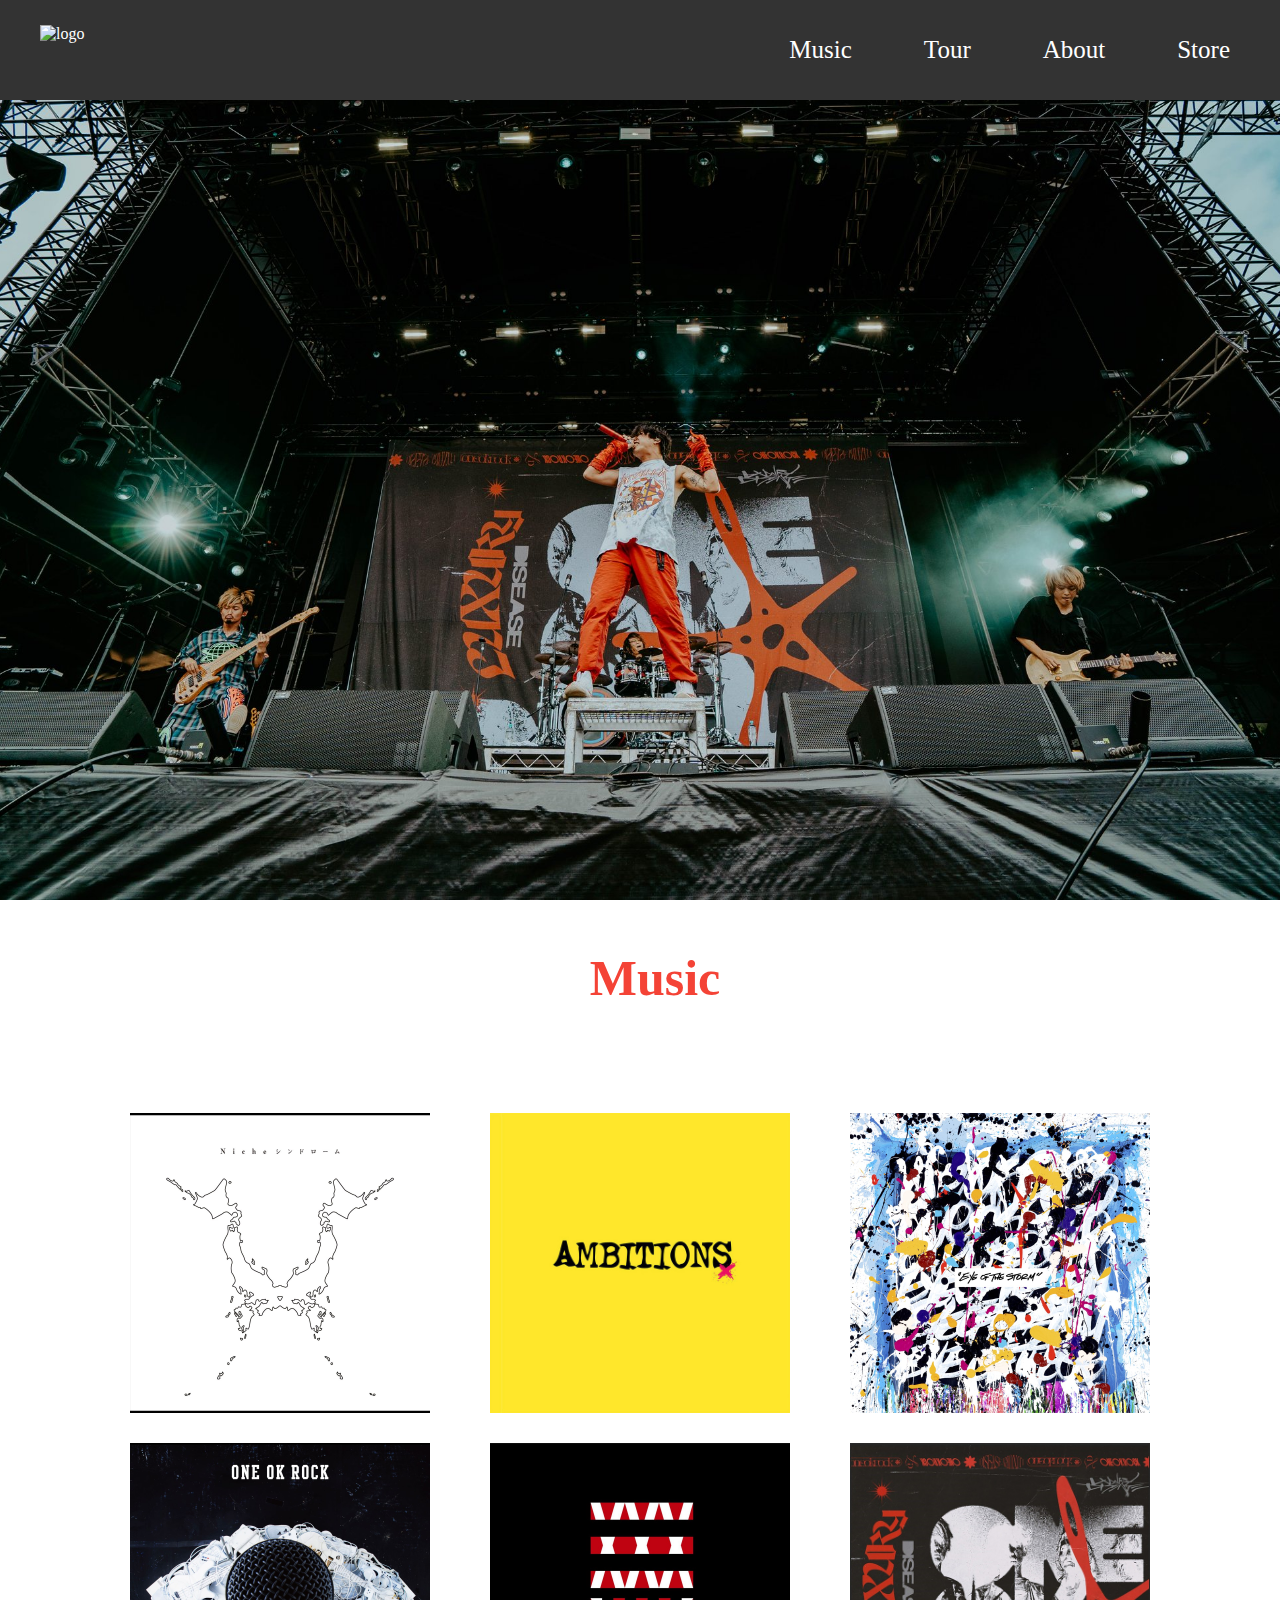
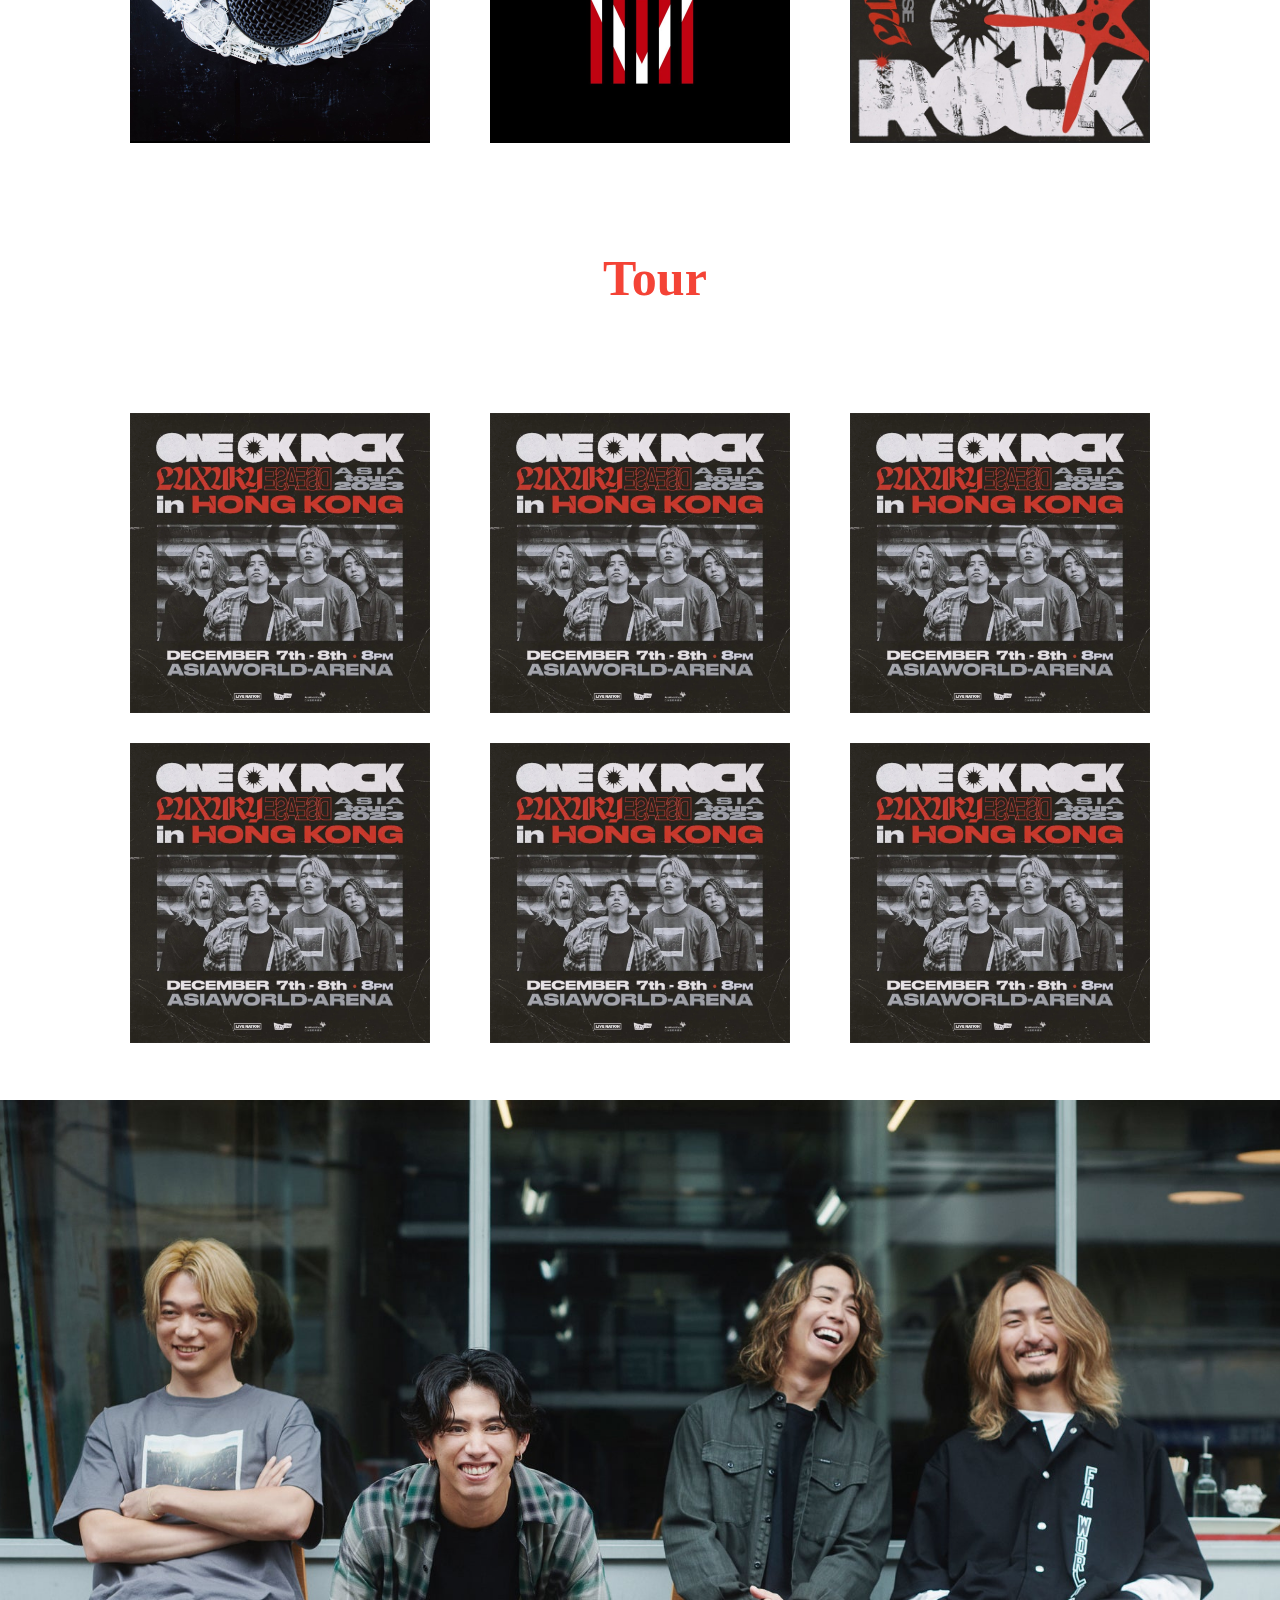
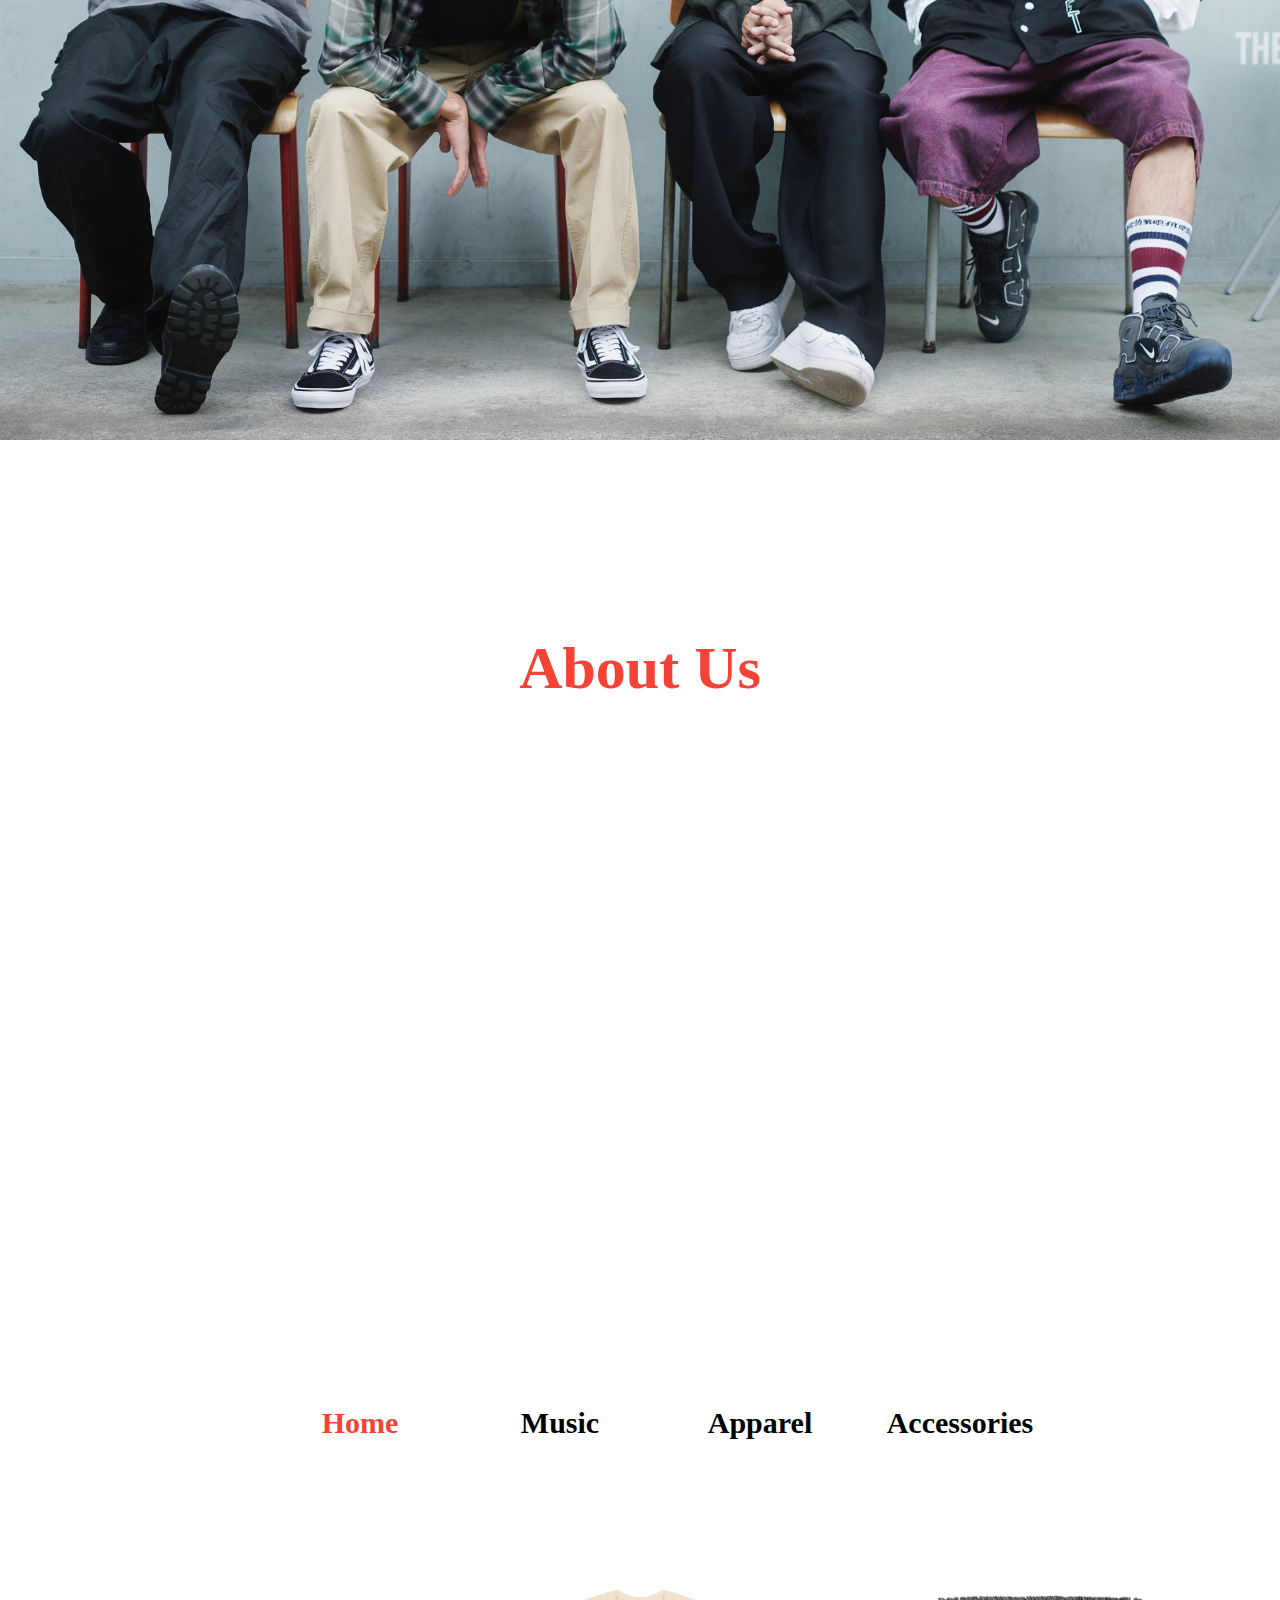
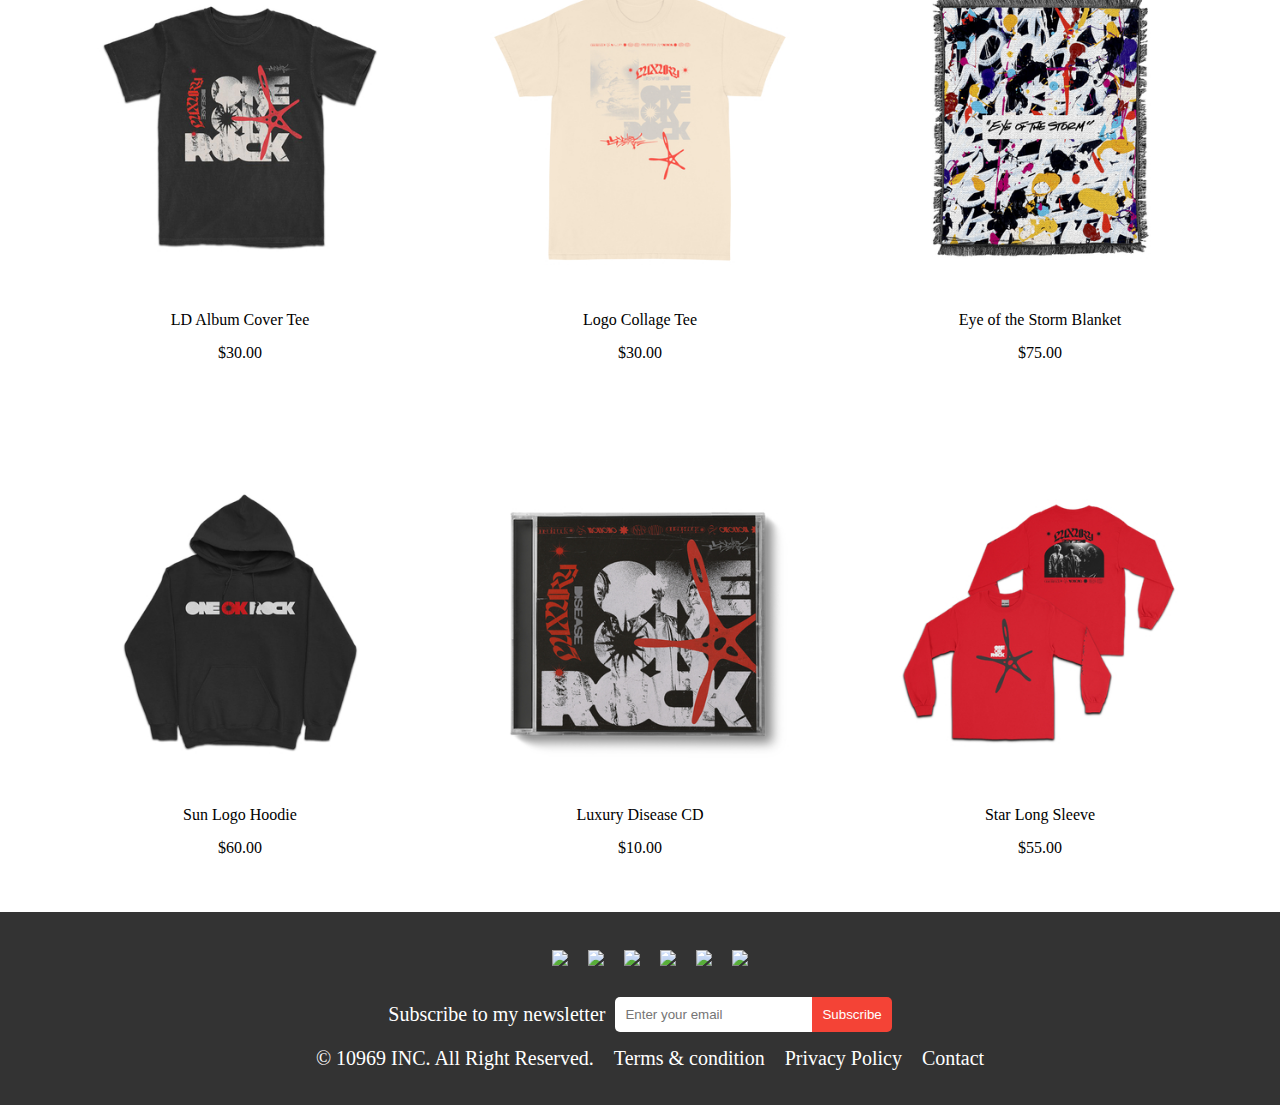
==== commit 312dd4ab: "web asg" ====
--- a/index.html
+++ b/index.html
@@ -13,7 +13,7 @@
     <header>
         <nav id="navbar">
             <div class="logo">
-                <a href="#home"><img src="images/one ok rock logo.png" alt="logo"></a>
+                <a href="#home"><img src="images/logo.png" alt="logo"></a>
             </div>
             
             <ul class="nav-menu">
@@ -29,9 +29,7 @@
     </header>
     
     <!-- home page -->
-    <a name="home">
-        <div id="homepage"></div>   
-    </a>
+    <div id="homepage"><a name="home"></a></div>   
 
     <!-- music page -->
     <a id="music" name="music">
@@ -125,7 +123,7 @@
                 <p >ONE OK ROCK is a Japanese rock band formed in 2005 and debuted in 2007. ONE OK ROCK has cultivated a following among the youth for their mix of
                     emo and rock music paired with breathtaking live performances. Debuting in 2007, the band rose to the top of musical prominence, 
                     performing on stages from live house venues and summer festivals to the renowned Nippon Budokan. Their journey continued as they conquered outdoor stadiums, 
-                    arenas, and dome venues to audiences across Japan.<br><br>
+                    arenas, and deome venues to audiences across Japan.<br><br>
                     
                     Beyond Japan, they inked a deal with an international label, taking their music to new horizons and leading to shows in the U.S., Europe and Asia. 
                     Last year the band released “Luxury Disease” and a successful North American tour ensued, followed with a dome tour in Japan that was a complete success. 
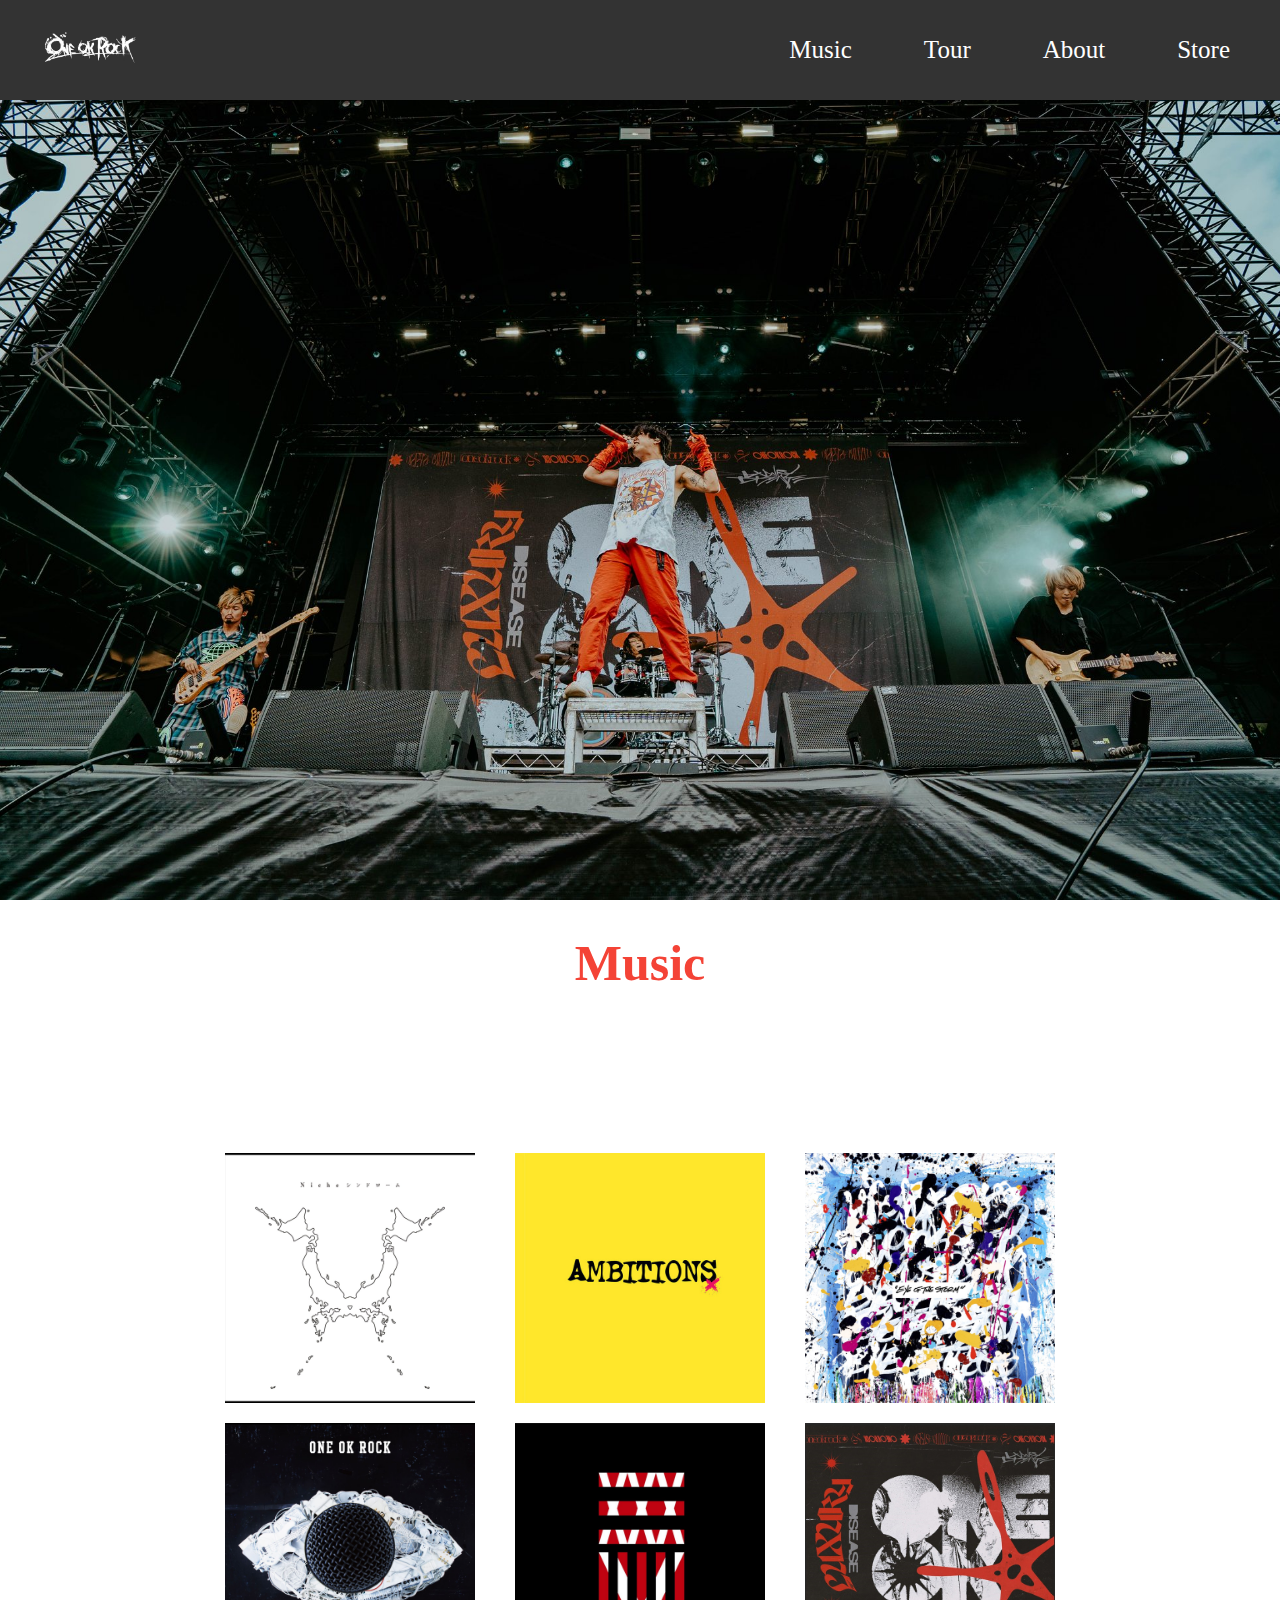
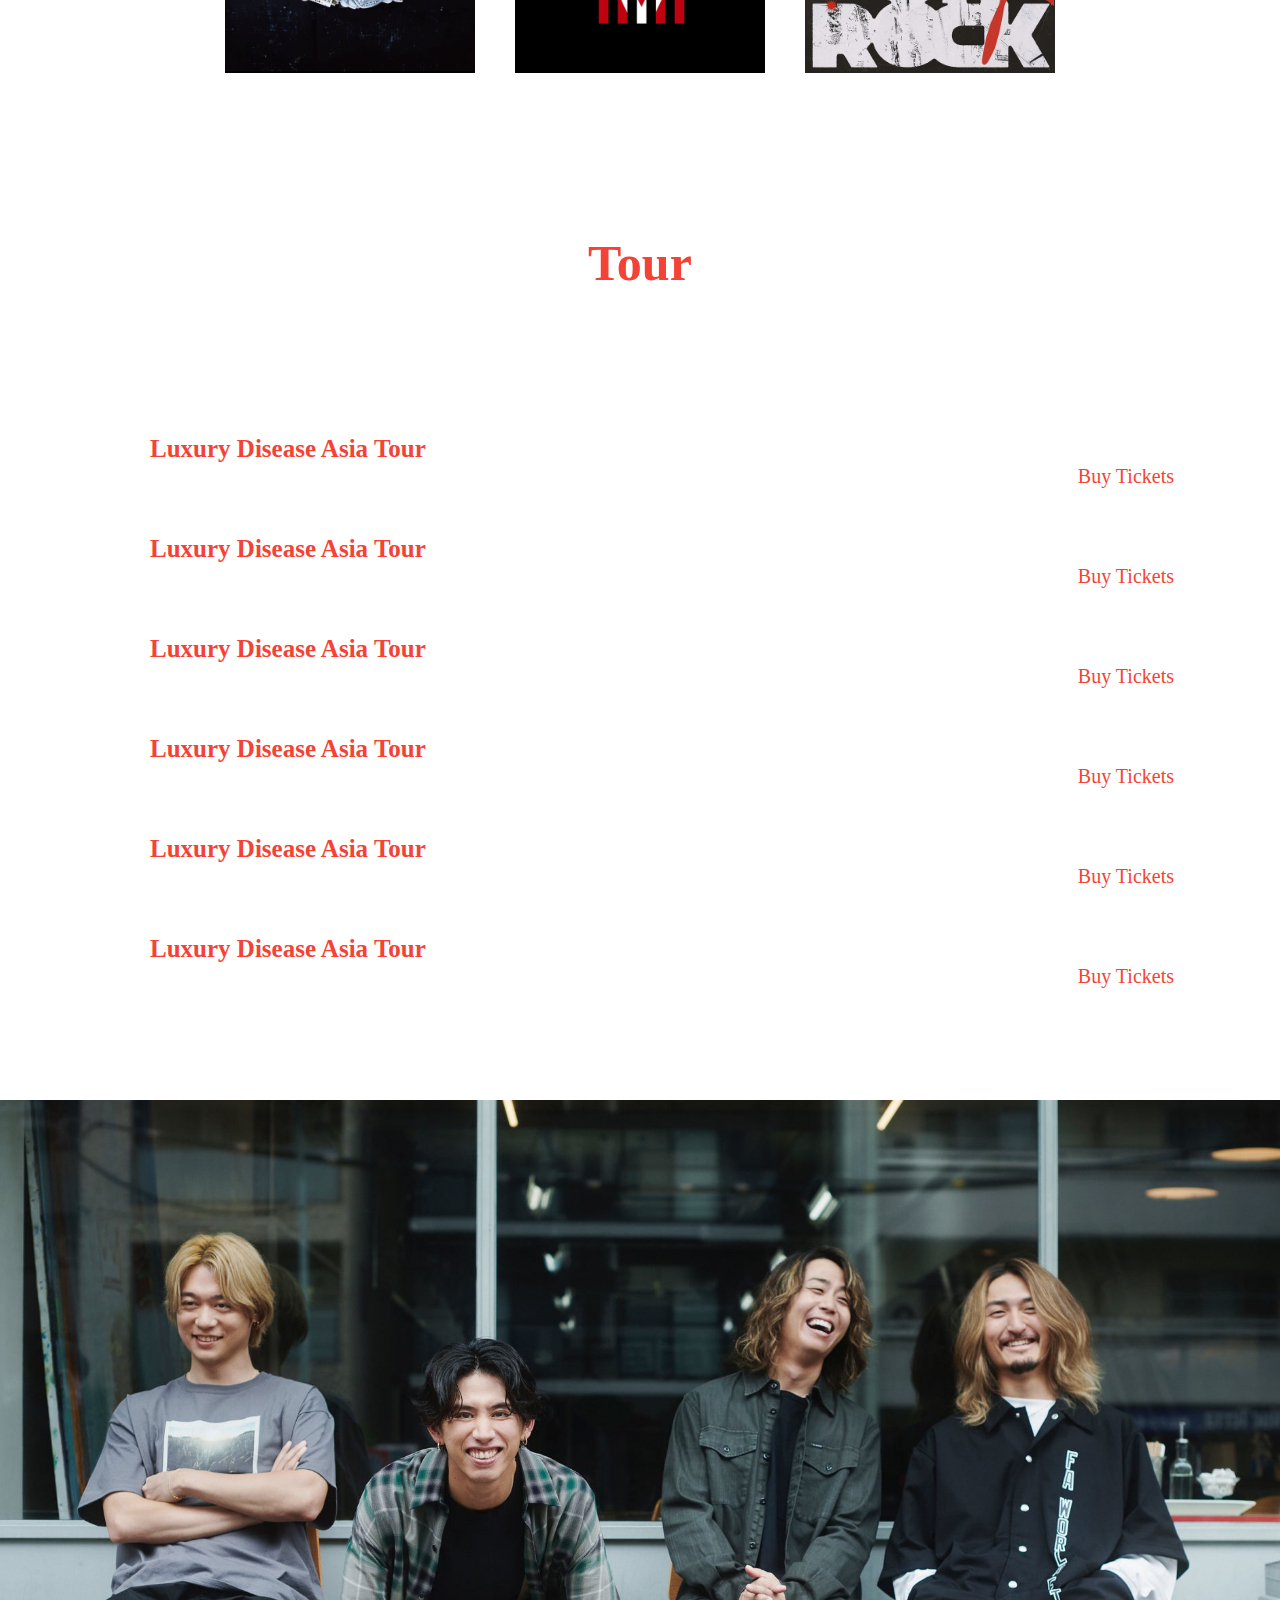
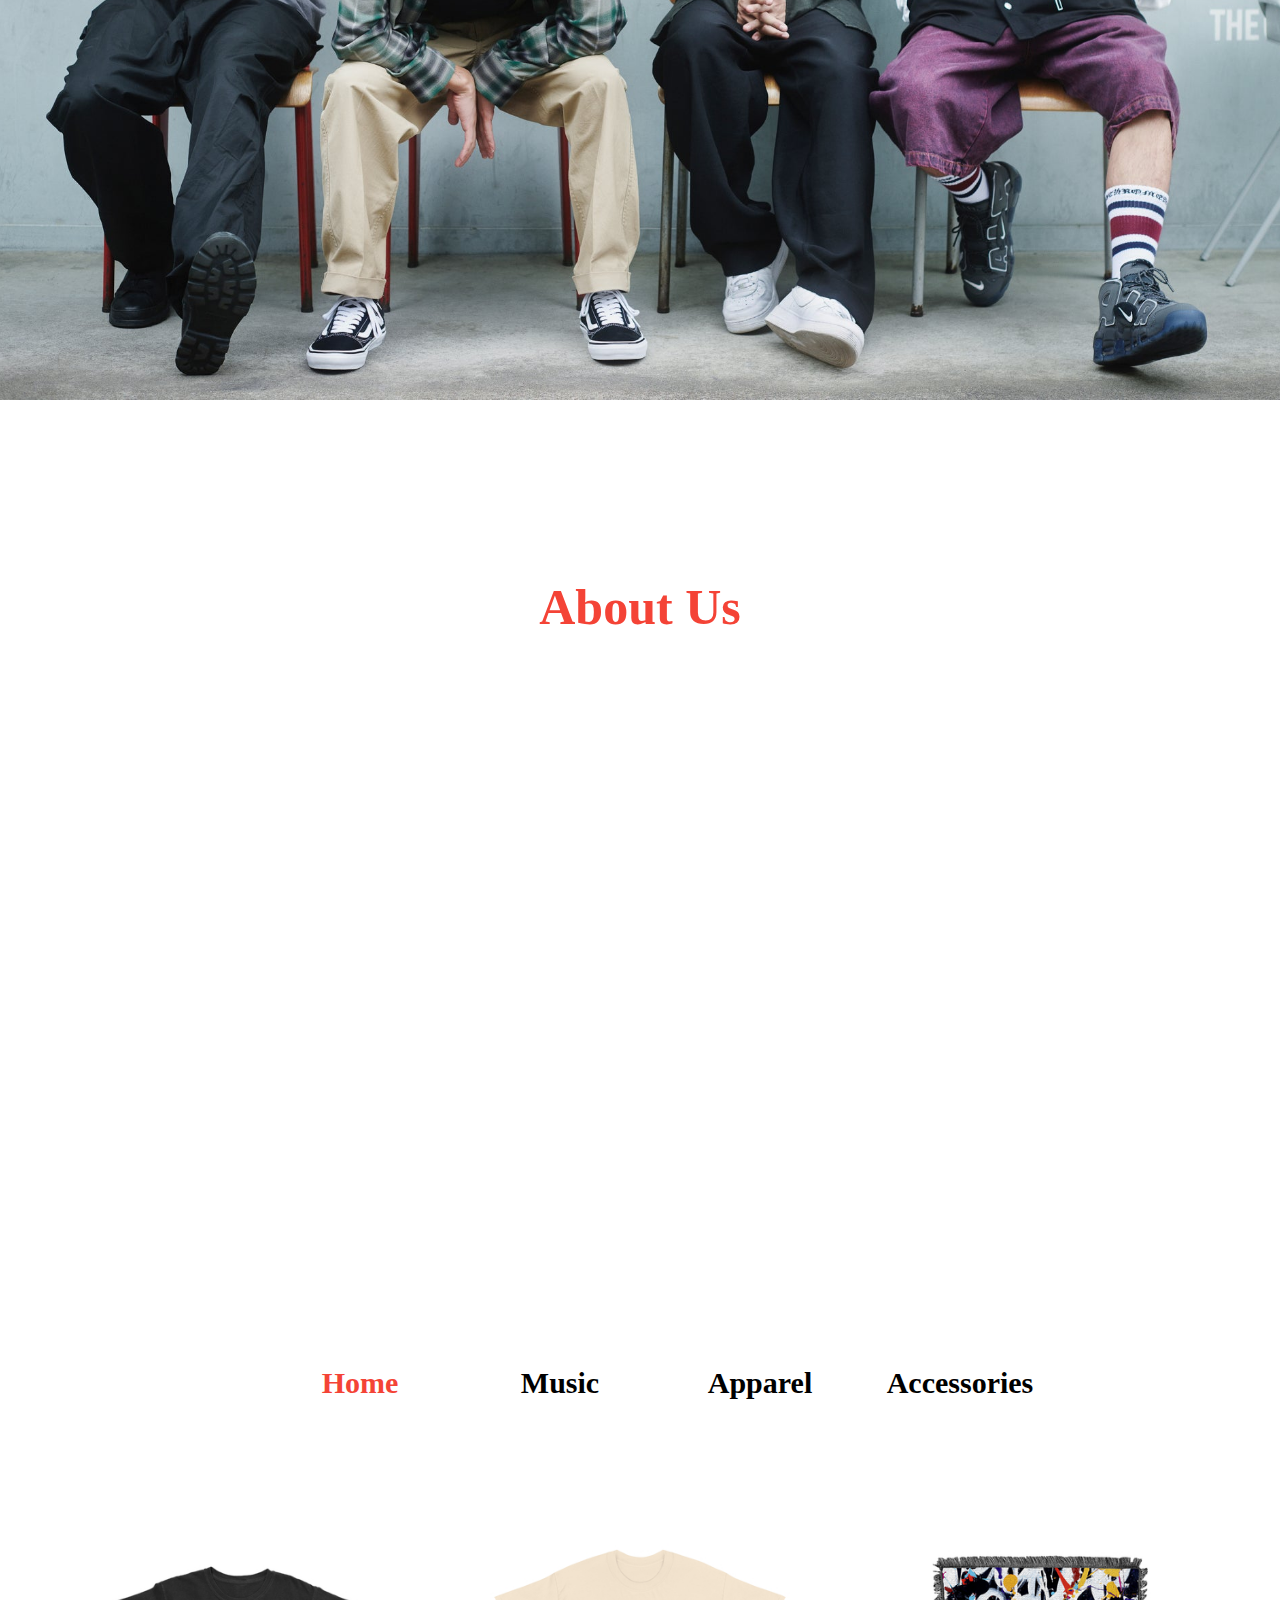
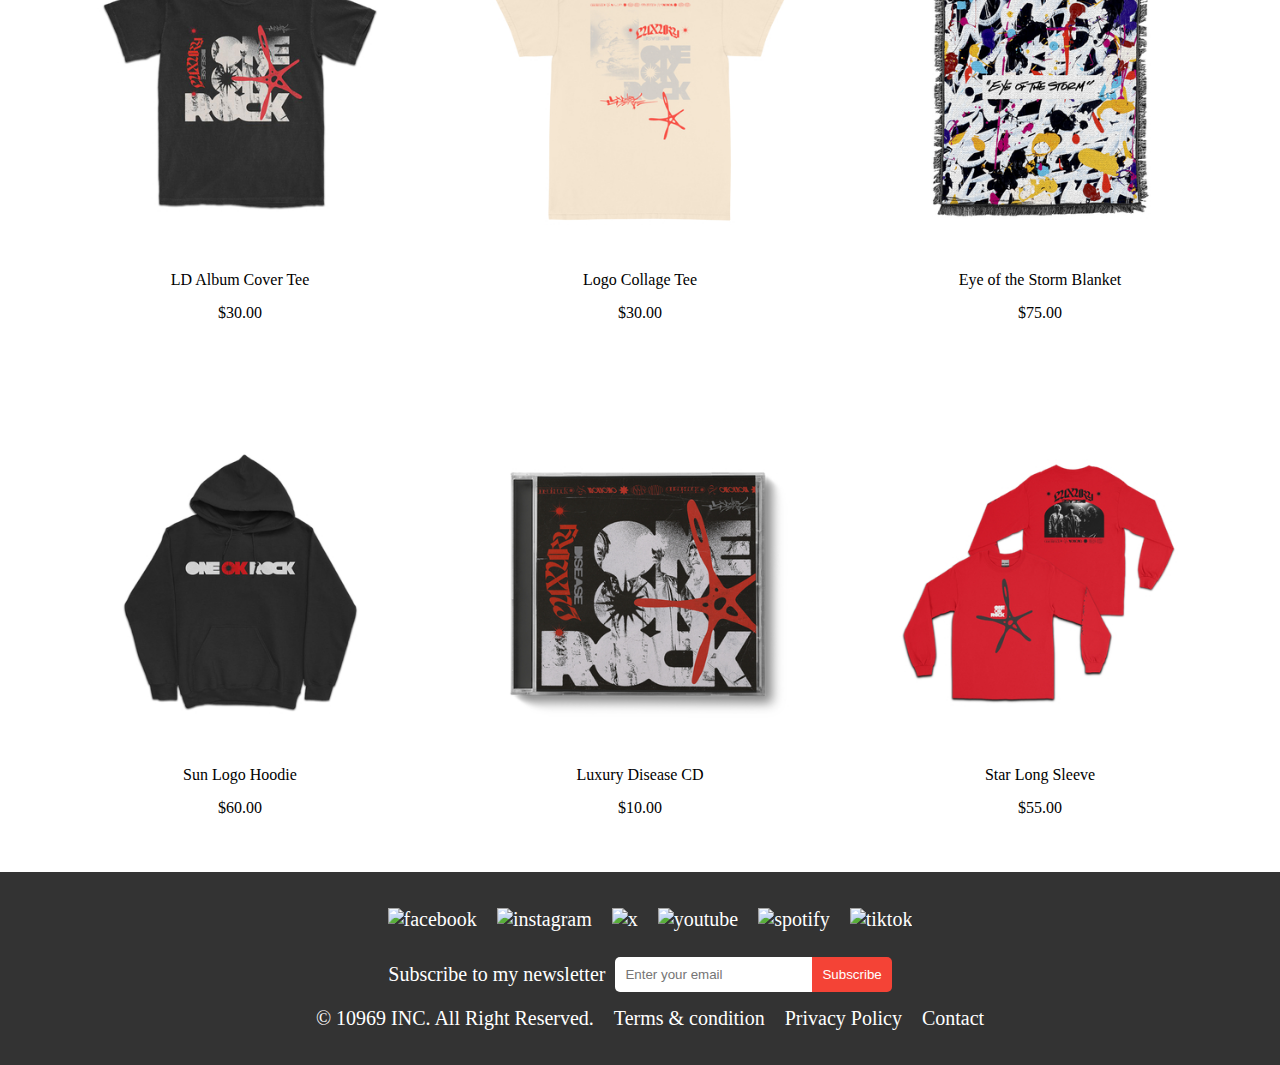
==== commit 9eefb2bd: "ASG" ====
--- a/index.html
+++ b/index.html
@@ -4,6 +4,7 @@
     <meta charset="UTF-8">
     <meta name="viewport" content="width=device-width, initial-scale=1.0">
     <title>ONE OK ROCK</title>
+    <link rel="stylesheet" href="https://unpkg.com/normalize.css">
     <link rel="stylesheet" href="style.css">
     
 </head>
@@ -15,7 +16,7 @@
             <div class="logo">
                 <a href="#home"><img src="images/logo.png" alt="logo"></a>
             </div>
-            
+            <!-- navigation links -->
             <ul class="nav-menu">
                 <li class="nav-item"><a href="#music">Music</a></li>
                 <li class="nav-item"><a href="#tour">Tour</a></li>
@@ -24,18 +25,18 @@
             </ul>
 
         </nav>
+        <!-- Link to external script file -->
         <script src="script.js"></script>
-
     </header>
     
     <!-- home page -->
-    <div id="homepage"><a name="home"></a></div>   
+    <div id="homepage"><a id="home"></a></div>   
 
     <!-- music page -->
-    <a id="music" name="music">
+    <a id="music"></a>
         <div class="music-page">
             <div class="music-title"><h1>Music</h1></div>
-
+            <!-- Music containers with links to Spotify -->
             <div class="container">
                 <div class="music-info">
                     <a href="https://open.spotify.com/album/4OKBuE9F8MTCV7nnsBRcsK?si=GCvP7nk8S1eqhdlMFCG9RQ" target="_blank"><img src="images/album1.jpg" alt="music"></a>
@@ -45,6 +46,7 @@
                     <a href="https://open.spotify.com/album/5dWke9BKYdBq7YXbb7jrLC?si=q1HfXwd_S96ozDu5bMmSfA" target="_blank"><img src="images/album2.jpg" alt="music"></a>
                 </div>
             </div>
+            <!-- Music containers with links to Spotify -->
             <div class="container">
                 <div class="music-info">
                     <a href="https://open.spotify.com/album/0p1YL9nzIuKTonZH6Gq58i?si=5u3YDGo2SZW_SylTj-X2ug" target="_blank"><img src="images/album3.jpg" alt="music"></a>
@@ -54,6 +56,7 @@
                     <a href="https://open.spotify.com/album/5yyxuxoqWqmYIJcORvvnpL?si=1ZnWQdVWTfy3L4IRMfLSMw" target="_blank"><img src="images/album4.png" alt="music"></a>
                 </div>
             </div>
+            <!-- Music containers with links to Spotify -->
             <div class="container">
                 <div class="music-info">
                     <a href="https://open.spotify.com/album/1obI3635eoYwWYhGs2vEeP?si=atCE67eIS5WYzO7f9Fp_yg" target="_blank"><img src="images/album5.jpg" alt="music"></a>
@@ -64,51 +67,71 @@
                 </div>
             </div>
         </div>
-    </a>
-
+    
     <!-- tour page -->
-    <a id='tour-title' name="tour">
-        <!-- <img style="width: 100vw;height: 100vh;" src="images/dark-grunge.jpg"> -->
- 
+    <a id="tour"></a>
         <div class="tour-page">
             <div class="title"><h1>Tour</h1></div>
-    
-            <div class="container">
-                <div class="tour-info">
-                    <a href="#"><img src="images/tour.jpg" alt="tour"></a>       
-                </div>
-    
-                <div class="tour-info">
-                    <a href="#"><img src="images/tour.jpg" alt="tour"></a>
-                </div>
-            </div>
-            <div class="container">
-                <div class="tour-info">
-                    <a href="#"><img src="images/tour.jpg" alt="tour"></a>
-                </div>
-                
-                <div class="tour-info">
-                    <a href="#"><img src="images/tour.jpg" alt="tour"></a>
-                </div>
-            </div>
-            <div class="container">
-                <div class="tour-info">
-                    <a href="#"><img src="images/tour.jpg" alt="tour"></a>
-                </div>
-                
-                <div class="tour-info">
-                    <a href="#"><img src="images/tour.jpg" alt="tour"></a>
-                </div>
-            </div>
-        </div>
-    </a>
+            <!-- Tour item containers with details -->
+            <div class="tour-list">
+                <div class="tour-item">
+                    <div class="tour-name">Luxury Disease Asia Tour</div>
+                    <div class="tour-info">
+                        <div class="tour-date">18 Dec 2023 (Mon)</div>
+                        <div class="tour-location">Singapore Indoor Stadium</div>
+                        <div class="tour-link"><a href="https://ticketmaster.sg/" target="_blank">Buy Tickets</a></div>
+                    </div>
+                </div>
+
+                <div class="tour-item">
+                    <div class="tour-name">Luxury Disease Asia Tour</div>
+                    <div class="tour-info">
+                        <div class="tour-date">20 Dec 2023 (Wed)</div>
+                        <div class="tour-location">Seoul, South Korea</div>
+                        <div class="tour-link"><a href="https://www.ticketlink.co.kr/home" target="_blank">Buy Tickets</a></div>
+                    </div>
+                </div>
+                <div class="tour-item">
+                    <div class="tour-name">Luxury Disease Asia Tour</div>
+                    <div class="tour-info">
+                        <div class="tour-date">23 Dec 2023 (Sat)</div>
+                        <div class="tour-location">Bangkok, Thailand</div>
+                        <div class="tour-link"><a href="https://www.thaiticketmajor.com/concert/one-ok-rock-luxury-disease-asia-tour-2023-in-bangkok.html" target="_blank">Buy Tickets</a></div>
+                    </div>
+                </div>
+                <div class="tour-item">
+                    <div class="tour-name">Luxury Disease Asia Tour</div>
+                    <div class="tour-info">
+                        <div class="tour-date">26 Dec 2023 (Tue)</div>
+                        <div class="tour-location">Kualar Lumpur, Malaysia</div>
+                        <div class="tour-link"><a href="https://www.golive-asia.com/event-detail/63/ONE-OK-ROCK-Luxury-Disease-Asia-Tour-2023" target="_blank">Buy Tickets</a></div>
+                    </div>
+                </div>
+                <div class="tour-item">
+                    <div class="tour-name">Luxury Disease Asia Tour</div>
+                    <div class="tour-info">
+                        <div class="tour-date">29 Dec 2023 (Fri)</div>
+                        <div class="tour-location">Bangkok, Thailand</div>
+                        <div class="tour-link"><a href="https://www.thaiticketmajor.com/concert/one-ok-rock-luxury-disease-asia-tour-2023-in-bangkok.html" target="_blank">Buy Tickets</a></div>
+                    </div>
+                </div>
+                <div class="tour-item">
+                    <div class="tour-name">Luxury Disease Asia Tour</div>
+                    <div class="tour-info">
+                        <div class="tour-date">31 Dec 2023 (Sun)</div>
+                        <div class="tour-location">Chek Lap Kok, Hong Kong</div>
+                        <div class="tour-link"><a href="https://www.livenation.hk/" target="_blank">Buy Tickets</a></div>
+                    </div>
+                </div>
+            </div>
+        </div>
 
     <!-- about us page -->
-    <a name="about">
+    <a id="about"></a>
         <div id="members"></div>
         <div id="about-us">
-            
-            <div class="text">
+            <!-- Links to individual band members' Instagram profiles -->
+            <div class="members-links">
                 <ul>
                     <li><a href="https://www.instagram.com/toru_10969/" target="_blank">Guitarist: TORU</a></li>
                     <li><a href="https://www.instagram.com/10969taka/?hl=en" target="_blank">Vocalist: TAKA</a></li>
@@ -116,11 +139,11 @@
                     <li><a href="https://www.instagram.com/toru_10969/" target="_blank">Bass: RYOTA</a></li>
                 </ul>
             <br><br>
-
+            <!-- About Us section -->
             <div class="aboutUs"><h1>About Us</h1></div>
-
+            <!-- Band history description -->
             <div class="hist">
-                <p >ONE OK ROCK is a Japanese rock band formed in 2005 and debuted in 2007. ONE OK ROCK has cultivated a following among the youth for their mix of
+                <p>ONE OK ROCK is a Japanese rock band formed in 2005 and debuted in 2007. ONE OK ROCK has cultivated a following among the youth for their mix of
                     emo and rock music paired with breathtaking live performances. Debuting in 2007, the band rose to the top of musical prominence, 
                     performing on stages from live house venues and summer festivals to the renowned Nippon Budokan. Their journey continued as they conquered outdoor stadiums, 
                     arenas, and deome venues to audiences across Japan.<br><br>
@@ -130,14 +153,11 @@
                     The band then joined Muse on their US and EU tour and are currently scheduled to end this year with their largest Asian arena tour to date.</p>
             </div>
             </div>
-        </div>
-    </a>
-
-    
-
+        </div>  
 
     <!--store page-->
-    <a name="store">
+    <a id="store"></a>
+        <!-- Store category links -->
         <div class="category">
             <ul>
                 <li>Home</li>
@@ -146,7 +166,7 @@
                 <li>Accessories</li>
             </ul>
         </div>
-
+        <!-- Clothing items with links to the store -->
         <div class="clothing">
             <div class="merch">
                 <a href="https://store.oneokrock.com/en/one-ok-rock/ld-album-cover-tee/M697032.html" target="_blank">
@@ -196,18 +216,18 @@
                 </a>
             </div>
         </div>
-    </a>
+    
     
     <!-- footer -->
-    <footer class="footer">
-
+    <footer id="footer">
+        <!-- Social media icons with links -->
         <ul class="icons">
-            <li class="facebook"><a href="https://www.facebook.com/ONEOKROCK/" alt="facebook" target="_blank"><img src="images/facebook.png"></a></li>
-            <li class="instagram"><a href="https://www.instagram.com/oneokrockofficial/?hl=en" alt="instagram" target="_blank"><img src="images/instagram.png"></a></li>
-            <li class="x"><a href="https://twitter.com/ONEOKROCK_japan?ref_src=twsrc%5Egoogle%7Ctwcamp%5Eserp%7Ctwgr%5Eauthor" alt="x" target="_blank"><img src="images/x.png"></a></li>
-            <li class="youtube"><a href="https://www.youtube.com/channel/UCzycs8MqvIY4nXWwS-v4J9g" alt="youtube" target="_blank"><img src="images/youtube.png"></a></li>
-            <li class="spotify"><a href="https://open.spotify.com/artist/7k73EtZwoPs516ZxE72KsO" alt="spotify" target="_blank"><img src="images/spotify.png"></a></li>
-            <li class="tiktok"><a href="https://www.tiktok.com/@oneokrock_official?lang=en" alt="tiktok" target="_blank"><img src="images/tiktok.png"></a></li>
+            <li class="facebook"><a href="https://www.facebook.com/ONEOKROCK/" target="_blank"><img src="images/facebook.png" alt="facebook"></a></li>
+            <li class="instagram"><a href="https://www.instagram.com/oneokrockofficial/?hl=en" target="_blank"><img src="images/instagram.png" alt="instagram"></a></li>
+            <li class="x"><a href="https://twitter.com/ONEOKROCK_japan?ref_src=twsrc%5Egoogle%7Ctwcamp%5Eserp%7Ctwgr%5Eauthor" target="_blank"><img src="images/x.png" alt="x"></a></li>
+            <li class="youtube"><a href="https://www.youtube.com/channel/UCzycs8MqvIY4nXWwS-v4J9g" target="_blank"><img src="images/youtube.png" alt="youtube"></a></li>
+            <li class="spotify"><a href="https://open.spotify.com/artist/7k73EtZwoPs516ZxE72KsO" target="_blank"><img src="images/spotify.png" alt="spotify"></a></li>
+            <li class="tiktok"><a href="https://www.tiktok.com/@oneokrock_official?lang=en" target="_blank"><img src="images/tiktok.png" alt="tiktok"></a></li>
         </ul>
 
         <!-- newsletter -->
@@ -218,7 +238,7 @@
         </div>    
         <script src="script.js"></script>
         
- 
+        <!-- Copyright information and links -->
         <ul class="copyright">
             <li><a href="#">© 10969 INC. All Right Reserved.</a></li>
             <li><a href="https://www.atlanticrecords.com/terms-of-use" target="_blank">Terms & condition</a></li>
--- a/style.css
+++ b/style.css
@@ -1,42 +1,9 @@
-/* *{
+/* default margin and padding for body and html */
+body, html {
+    height: 100%;
+    margin: 0;
     padding: 0;
-    margin: 0;
-    /* box-sizing: border-box;     not sure if needed /
-} */
-
-
-
-/* .navbar {
-    display: flex;
-    background-color: #333;
-    margin: 0;
-    padding: 20px;
-    justify-content: space-between;
-    
-}
-
-.navbar .logo img {
-    width: 100px;
-    height: 50px;
-    cursor: pointer;
-    padding: 0;
-}
-
-.navbar .icons{
-    display: flex;  
-}
-
-.navbar .cart img{
-    width: 50px;
-    height: 50px;
-    cursor: pointer;
-}
-.navbar .profile img{
-    width: 45px;
-    height: 45px;
-    cursor: pointer;
-
-} */
+}
 
 /* desktop nav */
 #navbar,
@@ -78,20 +45,10 @@
 }
 
 #navbar a {
-    /* display: flex; */
-    /* align-items: end; */
-    /* font-size: 25px; */
-    /* transition: color 0.15s; */
     color: white;
     text-decoration: none;
     margin-left: 40px;
 }
-
-/* #navbar .nav-links{
-    color: white;
-    text-decoration: none;
-    text-decoration-color: white;
-} */
 
 #navbar .nav-menu a:hover {
     background-color: #333;
@@ -101,138 +58,8 @@
     text-decoration-color:  #f44336;
 }
 
-
-
-
-/*burger menu*/
-/* 
-#burger-nav{
-    display: none;
-    cursor: pointer;
-}
-
-.bar{
-    display: block;
-    width: 25px;
-    height: 3px;
-    margin: 5px auto;
-    -webkit-transition: all 0.3s ease in-out;
-    transition: all 0.3s ease in-out;
-    background-color: white;
-}
-
-@media screen and (max-width: 1000px){
-    #burger-nav{
-        display: block;
-    }
-
-    #burger-nav .active .bar:nth-child(2){
-        opacity: 0;
-    }
-
-    #burger-nav .active .bar:nth-child(1){
-        transform: translateY(8px) rotate(45deg);
-    }
-
-    #burger-nav .active .bar:nth-child(3){
-        transform: translateY(-8px) rotate(-45deg);
-    }
-
-    .nav-menu{
-        position: fixed;
-        left: -100%;
-        top: 70px;
-        gap: 0;
-        flex-direction: column;
-        background-color: #333;
-        width: 100%;
-        text-align: center;
-        transition: 0.3s;
-    }   
-
-    .nav-item{
-        margin: 16px 0;
-    }
-
-    .nav-menu,.active{
-        left: 0;
-    }
-} */
-/* #burger-nav .burger-menu{
-    position: relative;
-    display: inline-block;
-}
-
-#burger-nav .burger-icon{
-    display: flex;
-    flex-direction: column;
-    justify-content: space-between;
-    height: 24px;
-    width: 30px;
-    cursor: pointer;
-}
-#burger-nav .burger-icon span {
-    width: 100%;
-    height: 2px;
-    background-color: white;
-    transition: all 0.3 ease-in-out;
-  }
-#burger-nav .menu-links {
-    position: absolute;
-    top: 100%;
-    right: 0;
-    background-color: #333;
-    /* width: fit-content; *
-    width: 100%;
-    max-height: 0;
-    overflow: hidden;
-    transition: all 0.3 ease-in-out;
-  } */
-  
-
-/* media queries */
-
-
-  
-  /* nav bar */
-  /* @media screen and (max-width: 1200px) {
-    #navbar{
-      display: none;
-    }
-    #burger-nav {
-      display: flex;
-    }
-    #navbar .logo img {
-        width: 30px;  /* Adjust the size for screens below 1200px *
-        height: 20px; /* Adjust the corresponding height *
-    }
-} */
-
-
-
-
-
-
-
-/* #homepage{
-
-height: 1000px;
-width: 1000px;
-} */
-
-/*
-#homepage-image {
-width: 100%; /* Set the width of the image to 100% of its container 
-height: auto; /* Maintain the aspect ratio of the image 
-}*/
-
-/* #profile{
-padding
-} */
-
 /* footer */
-
-.footer{
+#footer{
     display: flex;
     background-color: #333;
     padding: 20px;
@@ -241,18 +68,18 @@
     text-align: center;
 }
 
-.footer .icons{
+#footer .icons{
     display: flex;
     list-style-type: none;
 }
 
-
-.footer .copyright{
+#footer .copyright{
     display: flex;
     list-style-type: none;
     margin: 15px;
 }
-.footer a{
+
+#footer a{
     color: white;
     margin-right: 20px;
     font-size: 20px;
@@ -265,7 +92,6 @@
     margin-top: 10px;
     align-items: center;
   }
-  
   
 label {
     color: white;
@@ -279,6 +105,7 @@
     padding: 10px;
     border-radius: 5px 0 0 5px;
 }
+
 button {
     border: none;
     outline: none;
@@ -288,15 +115,6 @@
     color: white;
     cursor: pointer;
 }
-  
-
-
-
-body, html {
-    height: 100%;
-    margin: 0;
-    padding: 0;
-}
 
 /* hompage */
 #homepage {
@@ -310,10 +128,6 @@
 }
 
 /* music page */
-#music{
-    display: block;
-    flex-basis: 100%;
-}
 
 .music-page {
     background-image: url('images/dark-grunge.jpg');
@@ -323,29 +137,26 @@
     background-size: cover;
     position: relative;
     display: flex;
-    margin: 0;
-    padding: 0;
     justify-content: center;
     flex-wrap: wrap;
 }
 
 .music-page .music-title{
     display: flex;
-    justify-content: center;
-    font-size: 25px;
-    color:  #f44336;
-    text-align: center;
-    margin: 15px;
-    width: 100%;   
-    height: 100%;
+    flex-basis: 100%;
+    justify-content: center;
+    font-size: 25px;
+    color:  #f44336;
+    text-align: center;
+
 }
 
 .music-page .music-info img {
-    width: 300px; /* Set the width of the image to 300px of its container */
+    width: 250px; 
     height: auto; 
     display: flex;
     flex-wrap: wrap;     
-    margin: 30px;   
+    margin: 20px;   
     flex-basis: 50%;
     flex-direction: column;
     justify-content: center;
@@ -353,11 +164,6 @@
 }
 
 /* tour page */
-#tour-title{
-    display: block;
-    flex-basis: 100%;
-}
-
 .tour-page {
     background-image: url('images/dark-grunge.jpg');
     height: 100%;   
@@ -368,35 +174,73 @@
     display: flex;
     margin: 0;
     padding: 0;
+    display: flex;
     justify-content: center;
     flex-wrap: wrap;
 }
 
 .tour-page .title{
     display: flex;
-    justify-content: center;
-    font-size: 25px;
-    color:  #f44336;
-    text-align: center;
-    margin: 15px;
-    width: 100%;   
-    height: 100%;
-}
-
-.tour-page .tour-info img {
-    width: 300px; /* Set the width of the image to 300px of its container */
-    height: auto; 
-    display: flex;
-    flex-wrap: wrap;     
-    margin: 30px;   
-    flex-basis: 50%;
-    flex-direction: column;
-    justify-content: center;
-    align-items: center;
+    flex-basis: 100%;
+    justify-content: center;
+    font-size: 25px;
+    color: #f44336;
+}
+
+.tour-page .tour-list {
+    display: flex;
+    flex-direction: column;
+    width: 80%;
+}
+
+.tour-page .tour-item {
+    display: flex;
+    flex-direction: column;
+    border: 2px solid white;
+    border-radius: 10px;
+    margin: 10px;
+    padding: 10px;
+    width: 100%;
+}
+
+.tour-page .tour-item .tour-name {
+    font-size: 25px;
+    color: #f44336;
+    font-weight: bold;
+    width: 100%;
+}
+
+.tour-page .tour-item .tour-info {
+    display: flex;
+    flex-direction: row;
+    justify-content: space-between;
+    align-items: center;
+    width: 100%;
+}
+
+.tour-page .tour-item .tour-date {
+    font-size: 20px;
+    color: white;
+    font-weight: bold;
+}
+
+.tour-page .tour-item .tour-location {
+    font-size: 25px;
+    color: white;
+}
+
+.tour-page .tour-item .tour-link a {
+    font-size: 20px;
+    text-decoration: none;
+    color: #f44336;
+}
+
+.tour-page .tour-item .tour-link a:hover {
+    text-decoration: underline;
+    color: white;
 }
 
 /* members page */
-
 #members {
     display: flex;
     background-image: url('images/members.jpg');
@@ -405,11 +249,6 @@
     background-repeat: no-repeat;
     background-size: cover;
     position: relative;
-    color: white;
-    padding: 20px 0;
-    /* justify-content: center;
-    align-items: center;
-    flex-direction: row; */
 }
 
 #about-us {
@@ -420,10 +259,7 @@
     background-size: cover;
     position: relative;
     display: flex;
-    justify-content: center;
-    margin: 0;
-    padding: 0;
-    
+    justify-content: center;   
 }
 
 #about-us ul {
@@ -440,21 +276,21 @@
     font-size: 30px;
 }
 
-#about-us ul li :hover{
-    color:  #f44336;
-}
-
 #about-us ul li {
     margin: 0 100px;
 }
 
+#about-us ul li :hover{
+    color:  #f44336;
+}
+
 #about-us .aboutUs{
-    font-size: 30px;
+    font-size: 25px;
     display: flex;
     flex-basis: 100%;
     justify-content: center;
     color:  #f44336;
-    margin: 30px;
+    margin: 20px;
 }
 
 #about-us .hist {
@@ -464,7 +300,7 @@
     padding-left: 20%;
     font-size: 25px;
     font-family: arial, sans-serif;
-    }
+}
 
 /* store page */
 .category ul {
